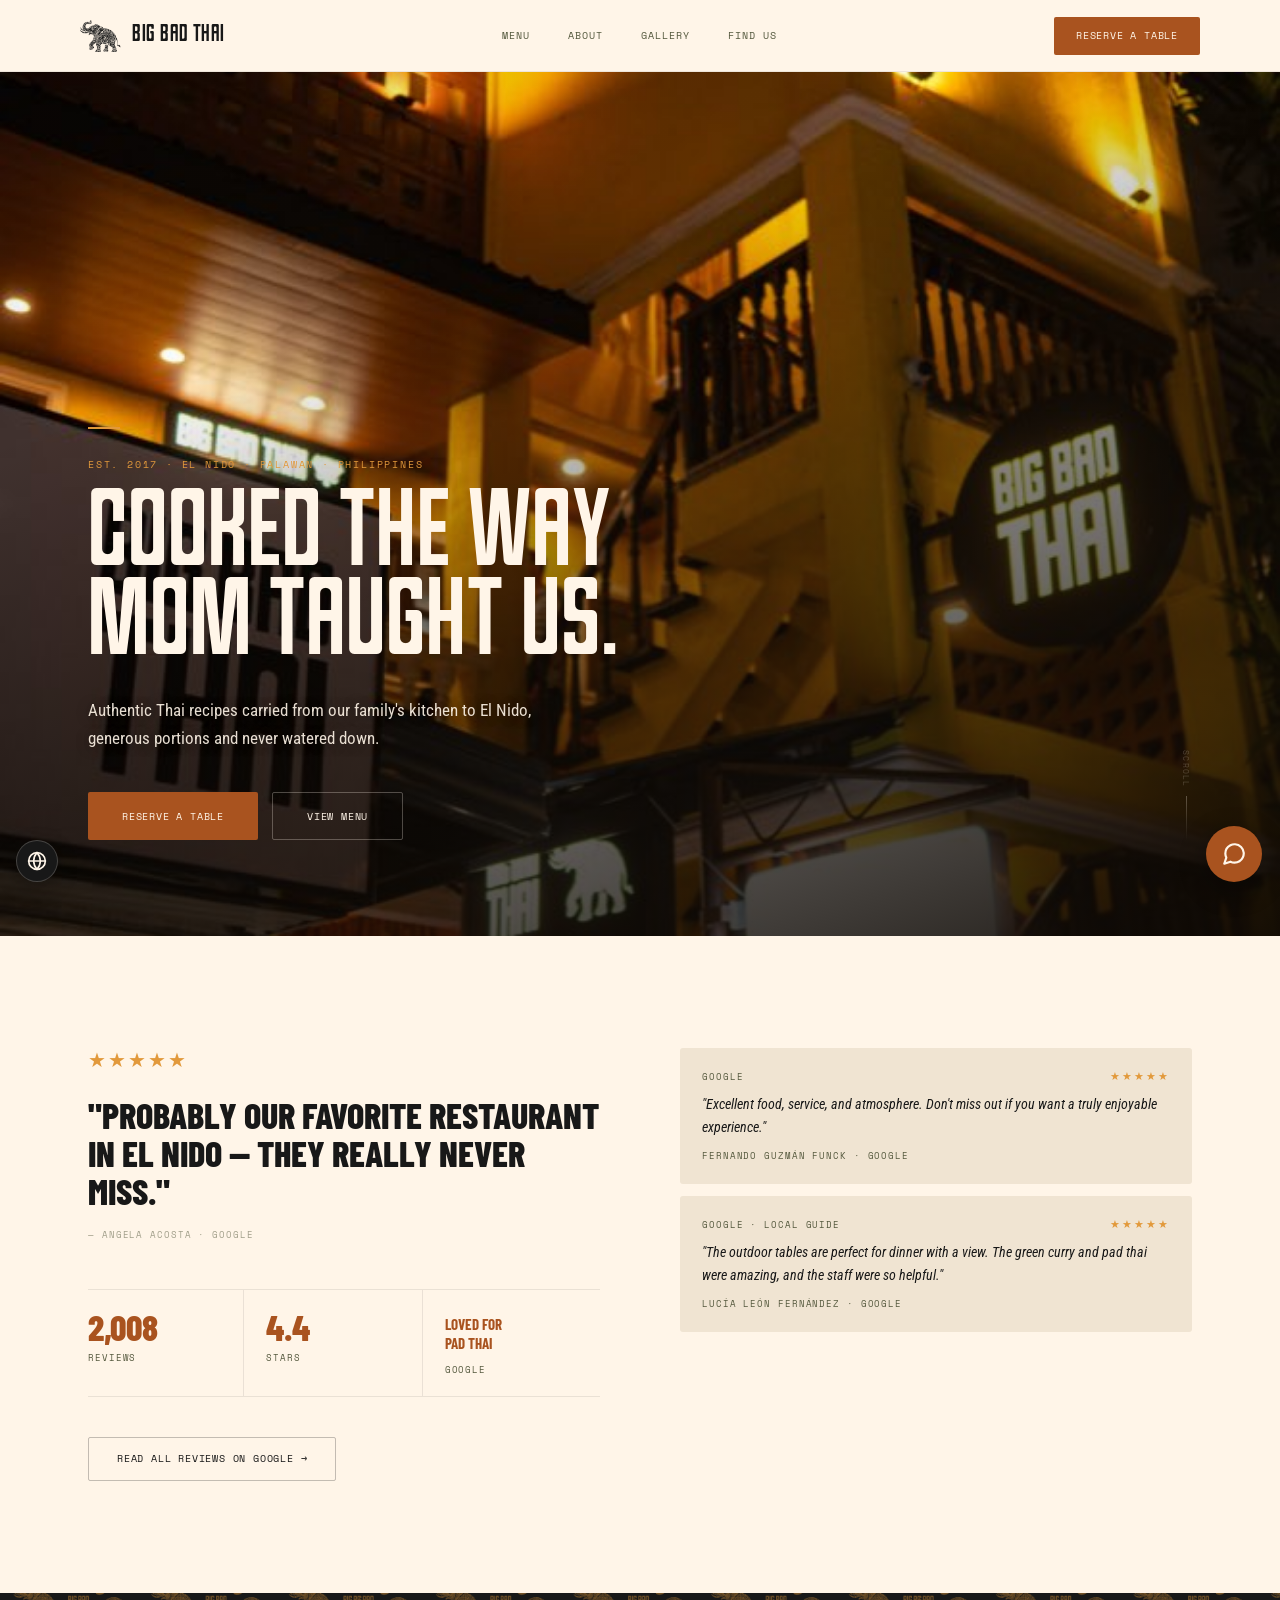
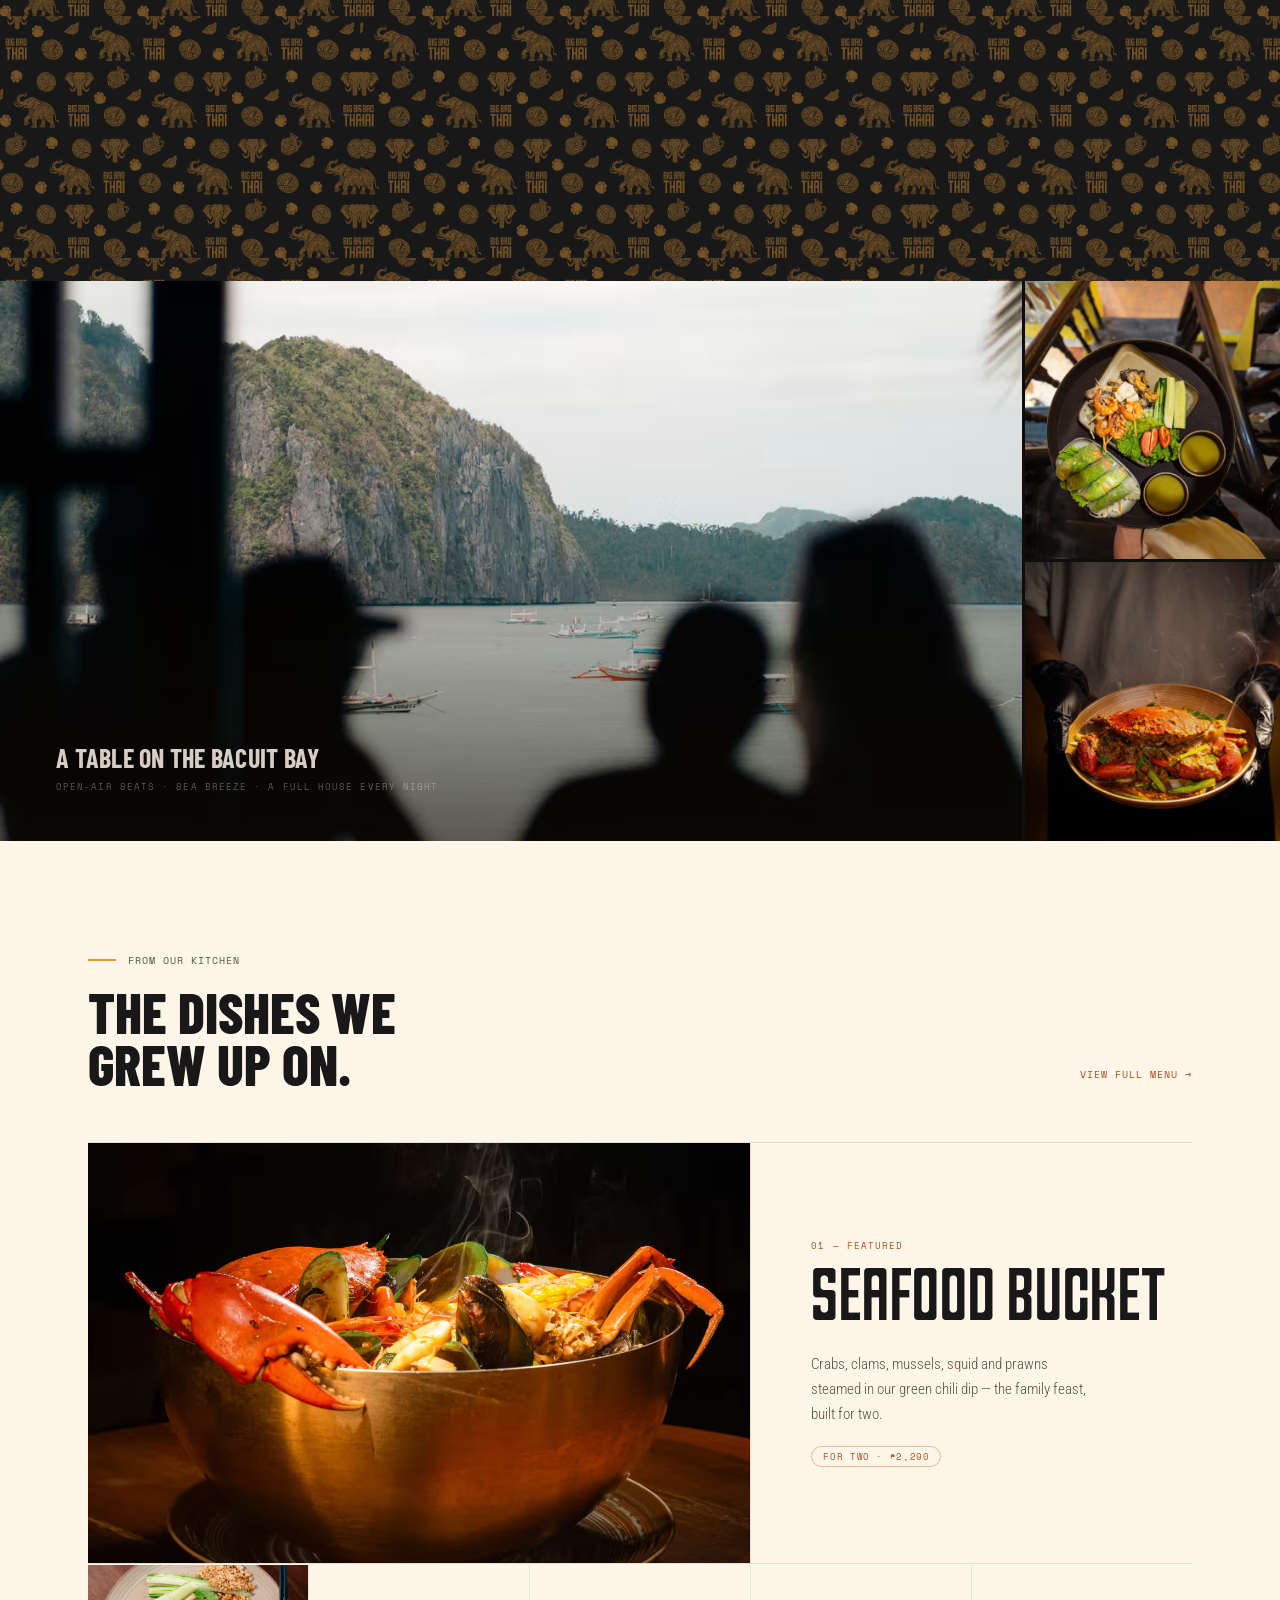
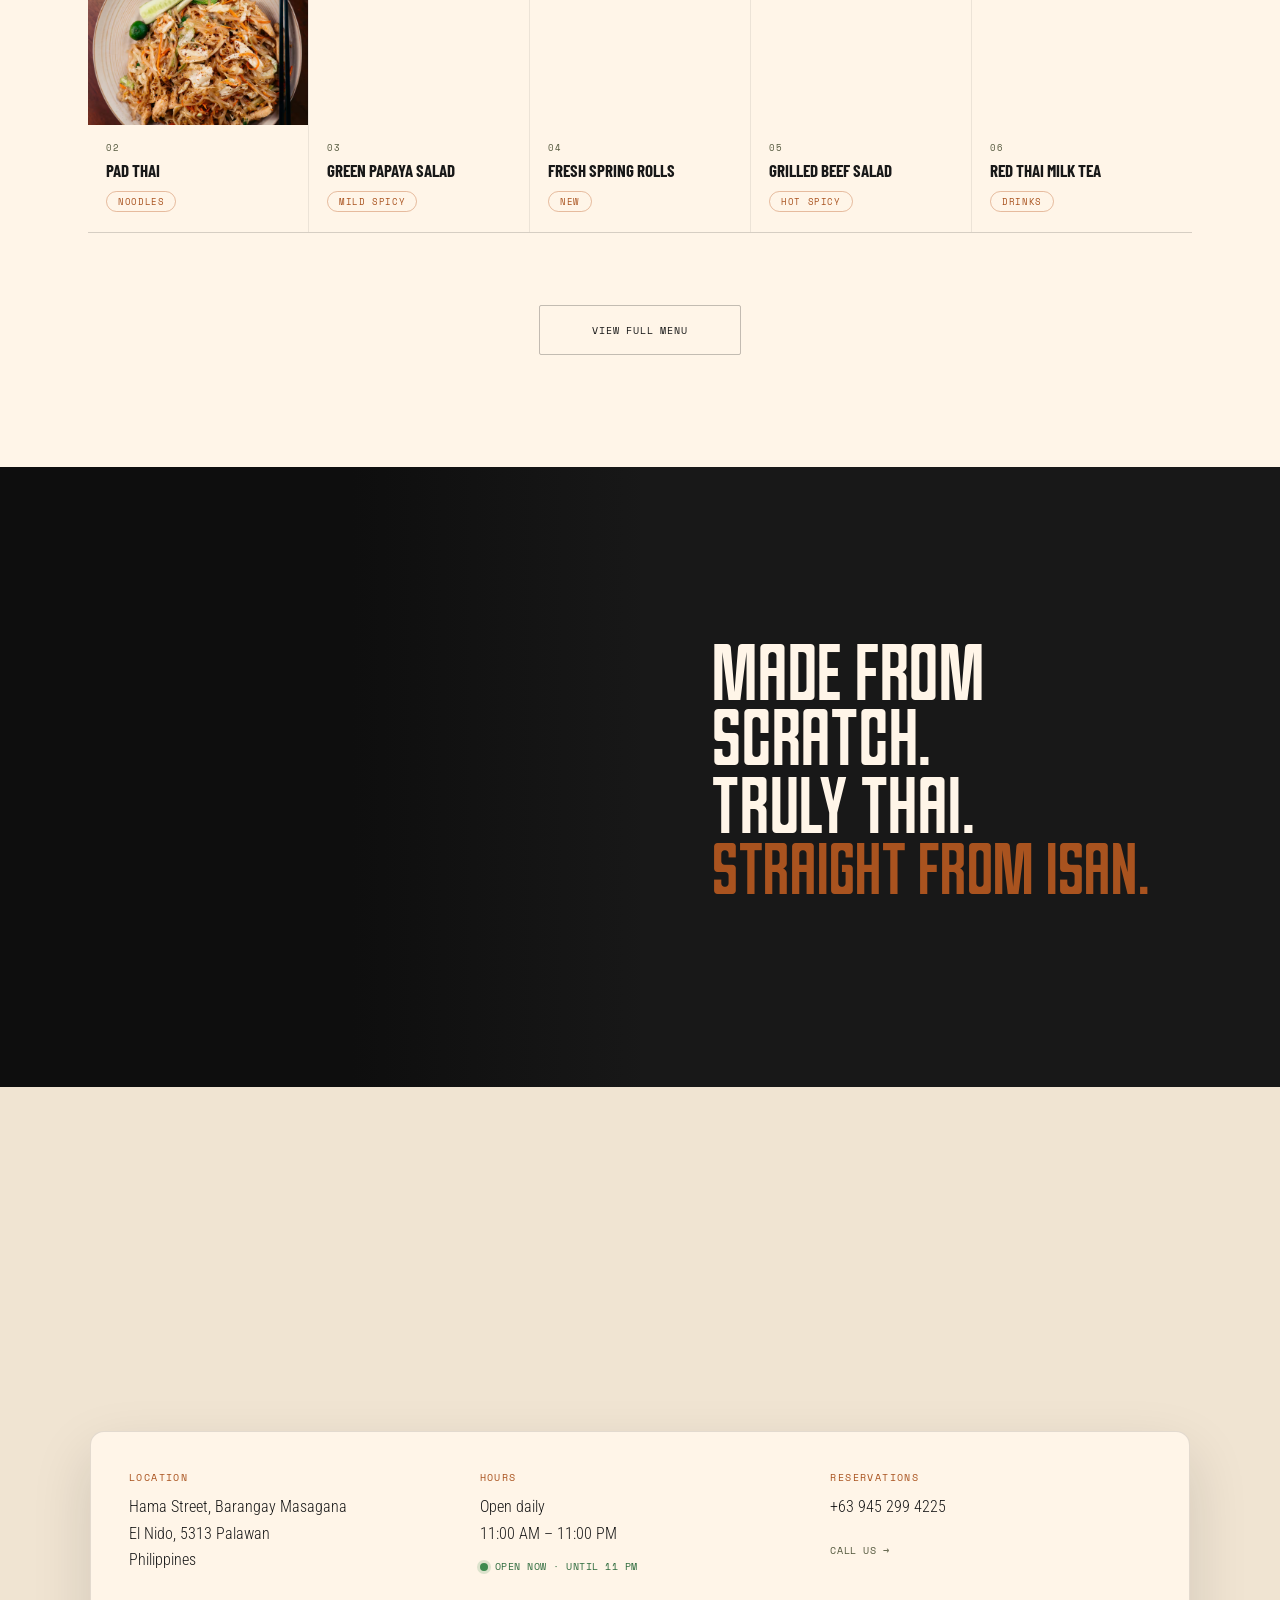
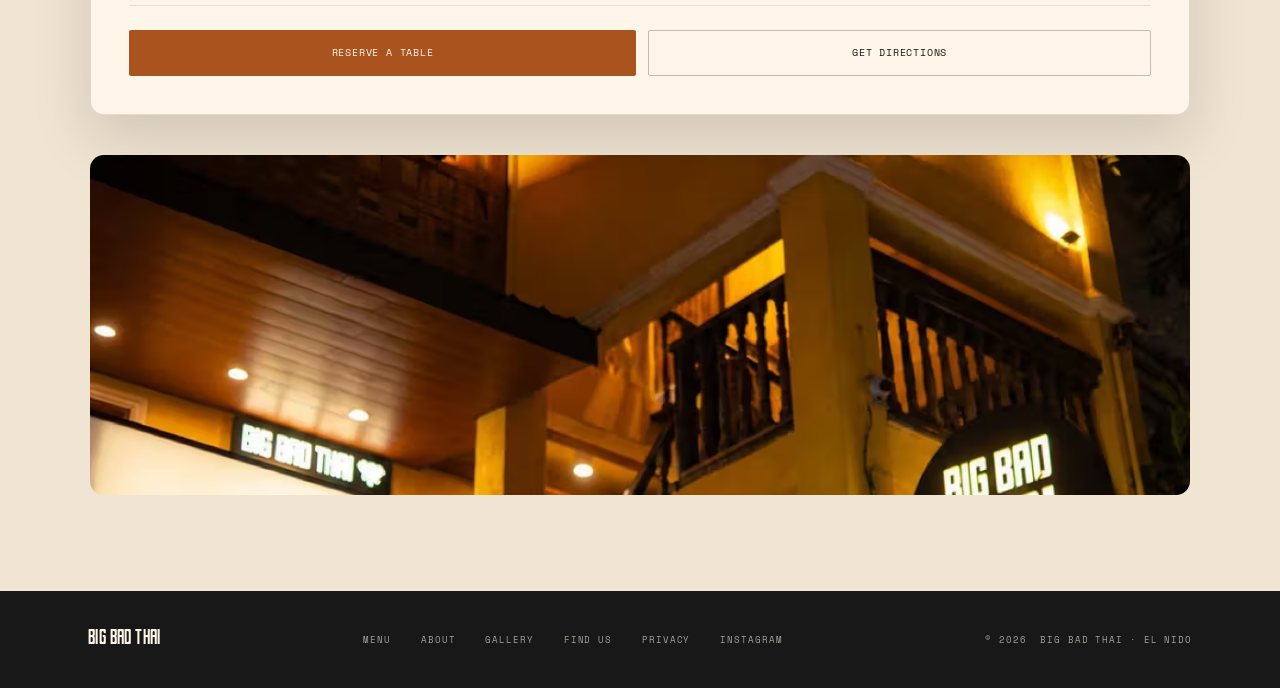
==== index.html @ 2ea4e036 "Revise the Isan three-liner + remove the homepage Find Us eyebrow/dead space Copy: the third line pu" ====
<!DOCTYPE html>
<html lang="en">
<head>
<meta charset="UTF-8">
<meta name="viewport" content="width=device-width, initial-scale=1.0">
<title>Big Bad Thai — Authentic Thai Restaurant in El Nido, Palawan</title>
<meta name="description" content="Bold, authentic Thai food from our family's kitchen — in the heart of El Nido, Palawan. Open daily 11am–11pm. Reserve a table.">
<meta name="theme-color" content="#181818">
<meta property="og:title" content="Big Bad Thai — Authentic Thai in El Nido">
<meta property="og:description" content="Cooked the way Mom taught us. Bold, authentic Thai on the El Nido bay.">
<meta property="og:type" content="website">
<meta property="og:site_name" content="Big Bad Thai">
<meta property="og:url" content="https://www.bigbadthai.com/">
<meta property="og:image" content="https://www.bigbadthai.com/storefront-night.jpg">
<meta name="twitter:card" content="summary_large_image">
<meta name="twitter:title" content="Big Bad Thai — Authentic Thai in El Nido">
<meta name="twitter:description" content="Cooked the way Mom taught us. Bold, authentic Thai on the El Nido bay.">
<meta name="twitter:image" content="https://www.bigbadthai.com/storefront-night.jpg">
<link rel="canonical" href="https://www.bigbadthai.com/">
<link rel="icon" type="image/png" href="favicon.png">
<script type="application/ld+json">{"@context":"https://schema.org","@graph":[{"@type":"Restaurant","@id":"https://www.bigbadthai.com/#restaurant","name":"Big Bad Thai","url":"https://www.bigbadthai.com/","logo":"https://www.bigbadthai.com/icon-512.png","image":"https://www.bigbadthai.com/storefront-night.jpg","telephone":"+639452994225","email":"info.elnido@bigbadthai.com","priceRange":"₱₱","currenciesAccepted":"PHP","servesCuisine":["Thai","Isan Thai"],"acceptsReservations":true,"hasMenu":"https://www.bigbadthai.com/menu.html","address":{"@type":"PostalAddress","streetAddress":"Hama Street, Barangay Masagana","addressLocality":"El Nido","addressRegion":"Palawan","postalCode":"5313","addressCountry":"PH"},"geo":{"@type":"GeoCoordinates","latitude":11.1814103,"longitude":119.3910218},"hasMap":"https://www.google.com/maps/place/?q=place_id:ChIJj-thjxVVtjMRdmsUeV7mG_E","openingHoursSpecification":[{"@type":"OpeningHoursSpecification","dayOfWeek":["Monday","Tuesday","Wednesday","Thursday","Friday","Saturday","Sunday"],"opens":"11:00","closes":"23:00"}],"sameAs":["https://www.facebook.com/bigbadthai","https://www.instagram.com/bigbadthairestaurant","https://www.google.com/maps/place/?q=place_id:ChIJj-thjxVVtjMRdmsUeV7mG_E"],"potentialAction":{"@type":"ReserveAction","target":{"@type":"EntryPoint","urlTemplate":"https://m.me/bigbadthai"}}},{"@type":"WebSite","@id":"https://www.bigbadthai.com/#website","url":"https://www.bigbadthai.com/","name":"Big Bad Thai","publisher":{"@id":"https://www.bigbadthai.com/#restaurant"}},{"@type":"WebPage","@id":"https://www.bigbadthai.com/#webpage","url":"https://www.bigbadthai.com/","name":"Big Bad Thai — Authentic Thai Restaurant in El Nido, Palawan","isPartOf":{"@id":"https://www.bigbadthai.com/#website"},"about":{"@id":"https://www.bigbadthai.com/#restaurant"}}]}</script>

<link rel="preconnect" href="https://fonts.googleapis.com">
<link rel="preconnect" href="https://fonts.gstatic.com" crossorigin>
<link rel="preload" as="style" href="https://fonts.googleapis.com/css2?family=Barlow+Condensed:wght@700;800;900&family=Roboto+Condensed:wght@300;400&family=Space+Mono&family=Kanit:wght@700&display=swap"><link href="https://fonts.googleapis.com/css2?family=Barlow+Condensed:wght@700;800;900&family=Roboto+Condensed:wght@300;400&family=Space+Mono&family=Kanit:wght@700&display=swap" rel="stylesheet" media="print" onload="this.media=&#39;all&#39;"><noscript><link href="https://fonts.googleapis.com/css2?family=Barlow+Condensed:wght@700;800;900&family=Roboto+Condensed:wght@300;400&family=Space+Mono&family=Kanit:wght@700&display=swap" rel="stylesheet"></noscript>
<!-- Shared tokens/reset/type/buttons — the SAME file the subpages get, so the two
     can no longer drift. _build_site.sh replaces this <link> with the file's
     contents inlined, keeping index.html free of external CSS requests.
     The <link> is here so this mockup still renders correctly opened on its own. -->
<style id="base">
:root{
  --clay:#A9531F; --gold:#E2993B; --night:#181818; --cream:#FFF5E8;
  --bamboo:#54583D; --tam:#412A19; --cream2:#F0E4D2; --cream3:#E8DDD0;
}
*,*::before,*::after{box-sizing:border-box;margin:0;padding:0;}
body{background:var(--cream);font-family:'Roboto Condensed',sans-serif;-webkit-font-smoothing:antialiased;color:var(--night);}
.bf{font-family:'Brandford','Barlow Condensed',sans-serif;font-weight:normal;text-transform:uppercase;line-height:.84;letter-spacing:.01em;}
.bc{font-family:'Barlow Condensed',sans-serif;font-weight:800;text-transform:uppercase;line-height:.93;}
.bs{font-family:'Barlow Condensed',sans-serif;font-weight:700;text-transform:uppercase;line-height:1.02;}
.rb{font-family:'Roboto Condensed',sans-serif;font-weight:400;line-height:1.65;}
.rl{font-family:'Roboto Condensed',sans-serif;font-weight:300;line-height:1.65;}
.mo{font-family:'Space Mono',monospace;letter-spacing:.1em;text-transform:uppercase;}
.btn{display:inline-flex;align-items:center;justify-content:center;font-family:'Space Mono',monospace;letter-spacing:.08em;
  text-transform:uppercase;border-radius:2px;cursor:pointer;white-space:nowrap;height:46px;padding:0 30px;font-size:10px;
  transition:opacity .15s,background .15s,transform .15s;}
.btn:hover{opacity:.85;transform:translateY(-1px);}
.btn-clay{background:var(--clay);color:var(--cream);border:none;}
.btn-ghost{background:transparent;color:var(--cream);border:1.5px solid rgba(255,245,232,.28);}
.btn-line{background:transparent;color:var(--night);border:1.5px solid rgba(24,24,24,.26);}
.tag{display:inline-block;font-family:'Space Mono',monospace;font-size:9px;letter-spacing:.07em;text-transform:uppercase;
  padding:3px 11px;border:1px solid rgba(189,94,38,.38);color:var(--clay);border-radius:20px;}
.accent{width:28px;height:2px;background:var(--gold);flex-shrink:0;}
.eyebrow{display:flex;align-items:center;gap:12px;}
</style>
<style>

@font-face {
  font-family: 'Brandford';
  src: url('[data-uri]') format('opentype');
  font-weight: normal;
  font-style: normal;
  font-display: swap;
}

/* ══ TOKENS · RESET · TYPE · BUTTONS ═════════════════════
   All in public/assets/_base.css now — the single source shared with the
   subpages, <link>ed above so this file still opens standalone in a browser.
   The build inlines it here, so index.html still fetches no external CSS.
   Add nothing token-, reset-, type- or button-shaped below; put it there. */

/* ══ IMAGE UTILITIES ═════════════════════════════════════ */
.cover {
  position:absolute; inset:0;
  width:100%; height:100%;
  object-fit:cover;
  display:block;
}
.frame { position:relative; overflow:hidden; }

/* ══ PLACEHOLDER (fallback) ══════════════════════════════ */
.ph {
  display:flex; align-items:center; justify-content:center;
  flex-direction:column; gap:9px; background:var(--cream3);
}
.ph-dk { background:#181818; }
.ph-label {
  font-family:'Space Mono',monospace; font-size:9px;
  letter-spacing:.09em; text-transform:uppercase;
  text-align:center; padding:0 20px; line-height:1.85;
  color:#A89880;
}
.ph-dk .ph-label { color:#303030; }

/* ══ VIDEO PLACEHOLDER ═══════════════════════════════════ */
.video-ph {
  position:relative; overflow:hidden; background:#0E0E0E;
  display:flex; align-items:center; justify-content:center; flex-direction:column; gap:16px;
}
.video-ph-icon {
  width:56px; height:56px; border-radius:50%;
  border:1.5px solid rgba(255,245,232,.2);
  display:flex; align-items:center; justify-content:center;
}
.video-ph-label {
  font-family:'Space Mono',monospace; font-size:9px;
  letter-spacing:.1em; text-transform:uppercase;
  text-align:center; color:rgba(255,245,232,.22); line-height:1.85;
}
.video-ph-code {
  font-family:'Space Mono',monospace; font-size:8px;
  color:rgba(255,245,232,.1); letter-spacing:.06em;
  border:1px solid rgba(255,245,232,.07); padding:6px 14px; border-radius:3px;
}

/* ══ BUTTONS · homepage-only ═════════════════════════════ */
/* .btn, .btn:hover, .btn-clay, .btn-ghost, .btn-line are in _base.css */
.d-nav-links a:hover { color:var(--clay) !important; }
.btn-fw    { display:flex; width:100%; }

/* ══ SHARED ══════════════════════════════════════════════ */
/* .accent, .eyebrow, .tag are in _base.css */
.stars   { color:var(--gold); letter-spacing:2px; }
.scale-row { display:flex; border-top:1px solid rgba(24,24,24,.09); border-bottom:1px solid rgba(24,24,24,.09); }
.scale-cell { flex:1; padding:20px 0; border-right:1px solid rgba(24,24,24,.09); }
.scale-cell:last-child { border-right:none; }
.review-tile { background:var(--cream2); border-radius:3px; padding:22px; display:flex; flex-direction:column; gap:10px; }

/* ══ SITE ════════════════════════════════════════════════ */
.site { background:var(--cream); }

/* ══ D: NAV ══════════════════════════════════════════════ */
.d-nav {
  background:var(--cream); border-bottom:1px solid rgba(24,24,24,.07);
  display:flex; align-items:center; justify-content:space-between;
  padding:0 80px; height:72px; position:sticky; top:0; z-index:100;
}
.d-nav-links { display:flex; gap:38px; align-items:center; }

/* ══ D: HERO ═════════════════════════════════════════════ */
.d-hero {
  height:96vh; min-height:640px;
  background:var(--night); position:relative; overflow:hidden;
  display:flex; flex-direction:column; justify-content:flex-end;
}
.d-hero-overlay {
  position:absolute; inset:0; z-index:1;
  background:linear-gradient(
    160deg,
    rgba(15,10,5,.12) 0%,
    rgba(15,10,5,.0)  28%,
    rgba(15,10,5,.52) 58%,
    rgba(15,10,5,.94) 100%
  );
}
.d-hero-content { position:relative; z-index:2; padding:0 88px 96px; max-width:860px; }
.d-hero-rule    { width:32px; height:2px; background:var(--gold); margin-bottom:28px; }
.d-hero-scroll  {
  position:absolute; right:88px; bottom:96px; z-index:2;
  display:flex; flex-direction:column; align-items:center; gap:8px;
}

/* ══ D: PROOF ════════════════════════════════════════════ */
.d-proof {
  background:var(--cream); padding:112px 88px;
  display:grid; grid-template-columns:1fr 1fr; gap:80px; align-items:start;
}

/* ══ D: STATEMENT ════════════════════════════════════════ */
/* Brand moment — the full ornamental pattern (elephants, wordmark, medallions, teapots,
   paws) as a CSS mask so it takes any brand tone; here gold at 45% for a rich-but-calm
   textile band. A dark-mode variant is a one-line colour change. cover, not tiled, so the
   motifs stay legible and there are no seams. */
.d-stmt { background:var(--night); height:clamp(240px,32vh,360px); position:relative; overflow:hidden; }
/* Tiled, NOT cover — a fixed 560px tile stays crisp (downscaled from a 1400px source) and
   keeps motifs a consistent, legible size on EVERY screen. pattern.webp is the whole
   multi-motif sheet, so a smaller tile crushes all the motifs into cramped, faint noise —
   560px is right on mobile too. Do NOT re-add a smaller phone override. */
.brand-pattern { position:absolute; inset:0; background:rgba(226,153,59,.45);
  -webkit-mask:url('assets/brand/pattern.webp?v=df4f377d'); mask:url('assets/brand/pattern.webp?v=df4f377d');
  -webkit-mask-repeat:repeat; mask-repeat:repeat;
  -webkit-mask-size:560px auto; mask-size:560px auto;
  -webkit-mask-position:center; mask-position:center; }

/* ══ D: ATMOSPHERE ════════════════════════════════════════ */
.d-atmo { display:grid; grid-template-columns:1.6fr 0.4fr; height:560px; gap:3px; background:#0E0E0E; }
.d-atmo-side { display:grid; grid-template-rows:1fr 1fr; gap:3px; }

/* ══ D: DISHES ════════════════════════════════════════════ */
.d-dishes { background:var(--cream); padding:112px 88px; }
.d-dish-header { display:flex; align-items:flex-end; justify-content:space-between; padding-bottom:52px; border-bottom:1px solid rgba(24,24,24,.1); }
.d-dish-featured { display:grid; grid-template-columns:3fr 2fr; border-bottom:1px solid rgba(24,24,24,.1); }
.d-dish-feat-body { padding:52px 0 52px 60px; display:flex; flex-direction:column; justify-content:center; gap:20px; border-left:1px solid rgba(24,24,24,.1); }
.d-dish-strip { display:grid; grid-template-columns:repeat(5,1fr); gap:1px; background:rgba(24,24,24,.08); margin-top:1px; border-bottom:1px solid rgba(24,24,24,.1); }
.d-dish-strip-card { background:var(--cream); }

/* ══ D: ISAN ═════════════════════════════════════════════ */
.d-isan { display:grid; grid-template-columns:1fr 1fr; min-height:620px; }
.d-isan-r { background:var(--night); padding:96px 72px; display:flex; flex-direction:column; justify-content:center; }

/* ══ D + M: VISIT ═════════════════════════════════════════
   Same design language as visit.html (the Find Us page): full-bleed map, dark
   card lifted over it, gold labels. These mirror .vmap / .vcard there.

   They are duplicated rather than shared because the homepage is a standalone
   built page and deliberately does not load site.css — it inlines everything to
   keep the LCP request count down. If you restyle one, restyle the other. */
.d-visit { background:var(--cream2); padding:0 0 96px; }

.hv-map { position:relative; background:var(--cream2); line-height:0; }
.hv-map iframe { width:100%; height:clamp(260px,42vh,420px); border:0; display:block; }

.hv-card { padding:0 88px; }
/* Cream palette. --gold is only 2.20:1 on cream so labels are clay (4.94:1); the card is
   --cream lifted off a --cream2 section, with a border carrying the edge since the two
   surfaces are only 1.16:1 apart. A dark variant of this block is the natural dark mode. */
.hv-card .inner { background:var(--cream); border:1px solid rgba(24,24,24,.12); border-radius:14px; padding:38px;
  display:grid; gap:30px; grid-template-columns:1fr 1fr 1fr; max-width:1100px; margin:-34px auto 0;
  position:relative; z-index:3; box-shadow:0 24px 60px rgba(24,24,24,.14); }
.hv-card .k { font-family:'Space Mono',monospace; font-size:10px; letter-spacing:.14em; text-transform:uppercase;
  color:var(--clay); margin-bottom:9px; }
.hv-card p { font-family:'Roboto Condensed',sans-serif; font-weight:300; font-size:16px; line-height:1.65;
  color:var(--night); margin:0; }
.hv-card .sub { font-family:'Space Mono',monospace; font-size:10px; letter-spacing:.06em; text-transform:uppercase;
  color:var(--bamboo); margin-top:8px; display:inline-block; text-decoration:none; min-height:44px; line-height:44px; }
.hv-card .sub:hover { color:var(--clay); }
.hv-card .acts { grid-column:1/-1; display:flex; gap:12px; flex-wrap:wrap; padding-top:24px;
  border-top:1px solid rgba(24,24,24,.1); }
.hv-card .acts .btn { flex:1 1 auto; min-width:170px; justify-content:center; }

.hv-photo { padding:40px 88px 0; }
.hv-photo .frame { max-width:1100px; margin:0 auto; height:340px; border-radius:14px; }

/* M: the same section, stacked */
.m-visit { background:var(--cream2); padding:0 0 40px; }
.m-visit .hv-card { padding:0 16px; }
.m-visit .hv-card .inner { grid-template-columns:1fr; padding:24px; gap:22px; }
.m-visit .hv-photo { padding:32px 24px 0; }
.m-visit .hv-photo .frame { height:200px; }
.m-visit .hv-map iframe { height:260px; }

/* ══ D: FOOTER ════════════════════════════════════════════ */
.d-footer { background:var(--night); padding:40px 88px; display:flex; align-items:center; justify-content:space-between; }

/* ══ M: NAV ══════════════════════════════════════════════ */
.m-nav { background:var(--cream); border-bottom:1px solid rgba(24,24,24,.07); display:flex; align-items:center; justify-content:space-between; padding:0 22px; height:56px; position:sticky; top:0; z-index:300; }
.ham { cursor:pointer; padding:4px; }
.m-menu { position:fixed; top:56px; left:0; right:0; background:var(--cream); display:flex; flex-direction:column; max-height:0; overflow:hidden; transition:max-height .28s ease; z-index:290; box-shadow:0 14px 26px rgba(0,0,0,.14); }
.m-menu.open { max-height:380px; border-bottom:1px solid rgba(24,24,24,.1); }
.m-menu a { padding:16px 24px; font-family:'Space Mono',monospace; font-size:12px; letter-spacing:.08em; text-transform:uppercase; color:var(--bamboo); text-decoration:none; border-top:1px solid rgba(24,24,24,.06); }
.m-menu a:first-child { border-top:none; }
.m-menu a.reserve { background:var(--clay); color:var(--cream); text-align:center; }
.ham { display:flex; flex-direction:column; gap:4.5px; background:none; border:none; position:relative; }
/* invisible 44x44 tap target — the icon itself is only ~28x22 (WCAG 2.2 SC 2.5.8
   wants >=24x24). Does not affect layout or appearance. */
.ham::after { content:""; position:absolute; top:50%; left:50%; transform:translate(-50%,-50%); width:44px; height:44px; }
.ham span { display:block; width:20px; height:1.5px; background:var(--night); border-radius:1px; }

</style>
<style id="deploy-overrides">
/* responsive: desktop layout on wide screens, mobile layout on narrow */
picture{display:contents;}
#view-d{display:block!important;}
#view-m{display:none!important;}
@media(max-width:860px){
  #view-d{display:none!important;}
  #view-m{display:block!important;}
  #view-m .site{max-width:520px;margin:0 auto;}
}
</style>
<link rel="preload" as="image" href="TKC01055.jpg" fetchpriority="high"></head>
<body>

<div id="view-d" class="view active">
  <div class="site">

    <!-- NAV -->
    <nav class="d-nav">
      <span style="display:inline-flex;align-items:center;gap:11px"><img loading="lazy" decoding="async" src="assets/elephant.png" alt="" style="height:32px;width:auto"><span class="bf" style="font-size:23px;color:var(--night);letter-spacing:.02em">BIG BAD THAI</span></span>
      <div class="d-nav-links">
        <a class="mo" style="font-size:10px;color:var(--bamboo);text-decoration:none" href="menu.html">Menu</a>
        <a class="mo" style="font-size:10px;color:var(--bamboo);text-decoration:none" href="about.html">About</a>
        <a class="mo" style="font-size:10px;color:var(--bamboo);text-decoration:none" href="gallery.html">Gallery</a>
        <a class="mo" style="font-size:10px;color:var(--bamboo);text-decoration:none" href="visit.html">Find Us</a>
      </div>
      <a class="btn btn-clay" data-cta="reserve" style="height:38px;padding:0 22px;font-size:10px;text-decoration:none;cursor:pointer" href="https://m.me/bigbadthai" target="_blank" rel="noopener">Reserve a Table</a>
    </nav>

    <main id="main-d">
    <!-- ── 1. HERO — hero-video.mp4 (BBT RESTAURANT reel), autoplay/muted/loop ─── -->
    <section class="d-hero">
      <video class="cover" autoplay muted loop playsinline poster="TKC01055.jpg"
             style="object-position:50% 58%">
        <source src="hero-video.mp4?v=1783519000" type="video/mp4">
      </video>
      <div class="d-hero-overlay"></div>
      <div class="d-hero-content">
        <div class="d-hero-rule"></div>
        <div class="mo" style="font-size:10px;color:var(--gold);margin-bottom:22px;letter-spacing:.18em">Est. 2017 · El Nido · Palawan · Philippines</div>
        <h1 class="bf" style="font-size:106px;color:var(--cream);line-height:.84;max-width:800px" data-c-html="home.hero_title_html">Cooked the way<br><span class="mae">Mom</span> taught us.</h1>
        <p class="rl" style="font-size:17px;color:rgba(255,245,232,.9);font-weight:400;margin-top:24px;max-width:480px;text-shadow:0 1px 14px rgba(0,0,0,.45)">Authentic Thai recipes carried from our family's kitchen to El Nido, generous portions and never watered down.</p>
        <div style="display:flex;gap:14px;margin-top:40px">
          <a class="btn btn-clay" data-cta="reserve" style="height:48px;padding:0 34px;font-size:10px;text-decoration:none;cursor:pointer" href="https://m.me/bigbadthai" target="_blank" rel="noopener">Reserve a Table</a>
          <a class="btn btn-ghost" data-cta="menu" style="height:48px;padding:0 34px;font-size:10px;text-decoration:none;cursor:pointer" href="menu.html">View Menu</a>
        </div>
      </div>
      <div class="d-hero-scroll">
        <span class="mo" style="font-size:8px;color:rgba(255,245,232,.22);letter-spacing:.16em;writing-mode:vertical-rl">Scroll</span>
        <div style="width:1px;height:44px;background:linear-gradient(to bottom,rgba(255,245,232,.28),transparent)"></div>
      </div>
    </section>

    <!-- ── 2. SOCIAL PROOF ──────────────────────────────── -->
    <section class="d-proof">
      <div>
        <div class="stars" style="font-size:20px;margin-bottom:24px">★★★★★</div>
        <div class="bc" style="font-size:36px;color:var(--night);line-height:1.06">"Probably our favorite restaurant<br>in El Nido — they really never miss."</div>
        <div class="mo" style="font-size:9px;color:var(--bamboo);opacity:.55;margin-top:18px">— Angela Acosta · Google</div>
        <div class="scale-row" style="margin-top:48px">
          <div class="scale-cell" style="padding-left:0">
            <div class="bc" data-rev-total style="font-size:36px;color:var(--clay)">2,008</div>
            <div class="mo" style="font-size:9px;color:var(--bamboo);margin-top:7px">Reviews</div>
          </div>
          <div class="scale-cell" style="padding-left:22px">
            <div class="bc" data-rev-rating style="font-size:36px;color:var(--clay)">4.4</div>
            <div class="mo" style="font-size:9px;color:var(--bamboo);margin-top:7px">Stars</div>
          </div>
          <div class="scale-cell" style="padding-left:22px">
            <div class="bs" style="font-size:15px;color:var(--clay);line-height:1.25;margin-top:5px">Loved for<br>Pad Thai</div>
            <div class="mo" style="font-size:9px;color:var(--bamboo);margin-top:10px">Google</div>
          </div>
        </div>
        <a data-rev-link href="https://share.google/jTkxRK6gXJpO9uube" target="_blank" rel="noopener" class="btn btn-line" style="height:44px;padding:0 28px;font-size:10px;margin-top:40px;text-decoration:none">Read all reviews on Google &rarr;</a>
      </div>
      <div data-rev-tiles="3" data-rev-variant="d" style="display:flex;flex-direction:column;gap:12px">
        <div class="review-tile">
          <div style="display:flex;align-items:center;justify-content:space-between">
            <div class="mo" style="font-size:9px;color:var(--bamboo)">Google</div>
            <div class="stars" style="font-size:11px">★★★★★</div>
          </div>
          <div class="rb" style="font-size:14px;font-style:italic;color:var(--night);line-height:1.65">"Excellent food, service, and atmosphere. Don't miss out if you want a truly enjoyable experience."</div>
          <div class="mo" style="font-size:9px;color:rgba(84,88,61,.42)">Fernando Guzmán Funck · Google</div>
        </div>
        <div class="review-tile">
          <div style="display:flex;align-items:center;justify-content:space-between">
            <div class="mo" style="font-size:9px;color:var(--bamboo)">Google · Local Guide</div>
            <div class="stars" style="font-size:11px">★★★★★</div>
          </div>
          <div class="rb" style="font-size:14px;font-style:italic;color:var(--night);line-height:1.65">"The outdoor tables are perfect for dinner with a view. The green curry and pad thai were amazing, and the staff were so helpful."</div>
          <div class="mo" style="font-size:9px;color:rgba(84,88,61,.42)">Lucía León Fernández · Google</div>
        </div>
      </div>
    </section>

    <!-- ── 3. BRAND STATEMENT ────────────────────────────── -->
    <section class="d-stmt">
      <div class="brand-pattern" aria-hidden="true"></div>
    </section>

    <!-- ── 4. ATMOSPHERE ─────────────────────────────────── -->
    <!-- TKC00532: El Nido view (primary large)
         TKC01170: staff tray from above (secondary top-right)
         TKC03406: crab dish held (tertiary bottom-right)          -->
    <section class="d-atmo">
      <div class="frame">
        <picture><source type="image/avif" srcset="TKC00532.avif"><img loading="lazy" decoding="async" class="cover" src="TKC00532.jpg" alt="El Nido bay view from Big Bad Thai"
             style="object-position:50% 48%"></picture>
        <div style="position:absolute;inset:0;background:linear-gradient(to top,rgba(15,10,5,.62) 0%,rgba(15,10,5,.08) 52%,transparent 100%)"></div>
        <div style="position:absolute;bottom:48px;left:56px">
          <div class="bs" style="font-size:26px;color:rgba(255,245,232,.84);letter-spacing:.01em">A table on the Bacuit Bay</div>
          <div class="mo" style="font-size:9px;color:rgba(255,245,232,.34);margin-top:8px;letter-spacing:.12em">Open-air seats · sea breeze · a full house every night</div>
        </div>
      </div>
      <div class="d-atmo-side">
        <div class="frame">
          <picture><source type="image/avif" srcset="TKC01170.avif"><img loading="lazy" decoding="async" class="cover" src="TKC01170.jpg" alt="Big Bad Thai service"
               style="object-position:50% 12%"></picture>
        </div>
        <div class="frame">
          <picture><source type="image/avif" srcset="TKC03406.avif"><img loading="lazy" decoding="async" class="cover" src="TKC03406.jpg" alt="Signature crab dish"
               style="object-position:50% 62%"></picture>
          <div style="position:absolute;inset:0;background:rgba(10,5,0,.08)"></div>
        </div>
      </div>
    </section>

    <!-- ── 5. SIGNATURE DISHES ───────────────────────────── -->
    <section class="d-dishes">

      <div class="d-dish-header">
        <div>
          <div class="eyebrow" style="margin-bottom:18px">
            <div class="accent"></div>
            <div class="mo" style="font-size:10px;color:var(--bamboo)">From Our Kitchen</div>
          </div>
          <div class="bc" style="font-size:56px;color:var(--night)">The dishes we<br>grew up on.</div>
        </div>
        <a class="mo" style="font-size:10px;color:var(--clay);padding-bottom:8px;text-decoration:none" href="menu.html">View full menu &rarr;</a>
      </div>

      <!-- Featured — TKC03572: smoking seafood bowl -->
      <div class="d-dish-featured">
        <div class="frame" style="height:420px">
          <picture><source type="image/avif" srcset="TKC03572.avif"><img loading="lazy" decoding="async" class="cover" src="TKC03572.jpg" alt="Featured dish — signature seafood bowl"
               style="object-position:50% 68%"></picture>
          <div style="position:absolute;inset:0;background:linear-gradient(to top,rgba(15,10,5,.18) 0%,transparent 35%)"></div>
        </div>
        <div class="d-dish-feat-body">
          <div class="mo" style="font-size:9px;color:var(--clay);letter-spacing:.12em">01 &mdash; Featured</div>
          <div class="bf" style="font-size:72px;color:var(--night);line-height:.84" data-c="home.featured.0.name">Seafood Bucket</div>
          <div class="rl" style="font-size:15px;color:var(--bamboo);line-height:1.65;max-width:288px">Crabs, clams, mussels, squid and prawns steamed in our green chili dip — the family feast, built for two.</div>
          <div class="tag" style="align-self:flex-start" data-c="home.featured.0.tag">For two · ₱2,290</div>
        </div>
      </div>

      <!-- Supporting 5 — TKC00632 / 00888 / 00764 / 01055 / 02008 -->
      <div class="d-dish-strip">

        <div class="d-dish-strip-card">
          <div class="frame" style="height:160px">
            <picture><source type="image/avif" srcset="TKC00632.avif"><img loading="lazy" decoding="async" class="cover" src="TKC00632.jpg" alt="Pad Thai"
                 style="object-position:50% 55%"></picture>
          </div>
          <div style="padding:16px 18px 20px">
            <div class="mo" style="font-size:9px;color:rgba(84,88,61,.38);margin-bottom:8px">02</div>
            <div class="bs" style="font-size:17px;color:var(--night)" data-c="home.featured.1.name">Pad Thai</div>
            <div class="tag" style="margin-top:12px" data-c="home.featured.1.tag">Noodles</div>
          </div>
        </div>

        <div class="d-dish-strip-card">
          <div class="frame" style="height:160px">
            <picture><source type="image/avif" srcset="TKC00888.avif"><img loading="lazy" decoding="async" class="cover" src="TKC00888.jpg" alt="Som Tum"
                 style="object-position:50% 50%"></picture>
          </div>
          <div style="padding:16px 18px 20px">
            <div class="mo" style="font-size:9px;color:rgba(84,88,61,.38);margin-bottom:8px">03</div>
            <div class="bs" style="font-size:17px;color:var(--night)" data-c="home.featured.2.name">Green Papaya Salad</div>
            <div class="tag" style="margin-top:12px" data-c="home.featured.2.tag">Mild spicy</div>
          </div>
        </div>

        <div class="d-dish-strip-card">
          <div class="frame" style="height:160px">
            <picture><source type="image/avif" srcset="TKC00775.avif"><img loading="lazy" decoding="async" class="cover" src="TKC00775.jpg" alt="Fresh rolls"
                 style="object-position:65% 62%"></picture>
          </div>
          <div style="padding:16px 18px 20px">
            <div class="mo" style="font-size:9px;color:rgba(84,88,61,.38);margin-bottom:8px">04</div>
            <div class="bs" style="font-size:17px;color:var(--night)" data-c="home.featured.3.name">Fresh Spring Rolls</div>
            <div class="tag" style="margin-top:12px" data-c="home.featured.3.tag">New</div>
          </div>
        </div>

        <div class="d-dish-strip-card">
          <div class="frame" style="height:160px">
            <picture><source type="image/avif" srcset="gbs-overhead.avif"><img loading="lazy" decoding="async" class="cover" src="gbs-overhead.jpg" alt="Grilled beef salad"
                 style="object-position:50% 66%"></picture>
          </div>
          <div style="padding:16px 18px 20px">
            <div class="mo" style="font-size:9px;color:rgba(84,88,61,.38);margin-bottom:8px">05</div>
            <div class="bs" style="font-size:17px;color:var(--night)" data-c="home.featured.4.name">Grilled Beef Salad</div>
            <div class="tag" style="margin-top:12px" data-c="home.featured.4.tag">Hot spicy</div>
          </div>
        </div>

        <div class="d-dish-strip-card">
          <div class="frame" style="height:160px">
            <picture><source type="image/avif" srcset="TKC01354.avif"><img loading="lazy" decoding="async" class="cover" src="TKC01354.jpg" alt="Thai iced tea"
                 style="object-position:50% 46%"></picture>
          </div>
          <div style="padding:16px 18px 20px">
            <div class="mo" style="font-size:9px;color:rgba(84,88,61,.38);margin-bottom:8px">06</div>
            <div class="bs" style="font-size:17px;color:var(--night)" data-c="home.featured.5.name">Red Thai Milk Tea</div>
            <div class="tag" style="margin-top:12px" data-c="home.featured.5.tag">Drinks</div>
          </div>
        </div>

      </div>

      <div style="display:flex;justify-content:center;margin-top:72px">
        <a class="btn btn-line" style="height:50px;padding:0 52px;font-size:10px;text-decoration:none;cursor:pointer" href="menu.html">View full menu</a>
      </div>
    </section>

    <!-- ── 6. ISAN-INSPIRED — video placeholder ──────────── -->
    <section class="d-isan">
      <div class="video-ph">
        <video autoplay muted loop playsinline
               style="position:absolute;inset:0;width:100%;height:100%;object-fit:cover">
          <source src="kitchen-video.mp4?v=1783519073" type="video/mp4">
        </video>
        <div style="position:absolute;inset:0;background:linear-gradient(to right,rgba(10,5,0,0) 55%,rgba(24,24,24,.95) 100%)"></div>
      </div>
      <div class="d-isan-r">
        <div style="display:flex;flex-direction:column;gap:2px">
          <div class="bf" style="font-size:78px;color:var(--cream)">Made from scratch.</div>
          <div class="bf" style="font-size:78px;color:var(--cream)">Truly Thai.</div>
          <div class="bf" style="font-size:70px;color:var(--clay)">Straight from Isan.</div>
        </div>
      </div>
    </section>

    <!-- ── 7. VISIT — mirrors visit.html: map first, card lifted over it ──── -->
    <section class="d-visit">

      <div class="hv-map">
        <iframe loading="lazy" referrerpolicy="no-referrer-when-downgrade" title="Big Bad Thai map"
          src="https://maps.google.com/maps?cid=17373733280944515958&output=embed&t=k"></iframe>
      </div>

      <div class="hv-card">
        <div class="inner">
          <div>
            <div class="k">Location</div>
            <p data-c-html="settings.address_html">Hama Street, Barangay Masagana<br>El Nido, 5313 Palawan<br>Philippines</p>
          </div>
          <div>
            <div class="k">Hours</div>
            <p data-c-html="settings.hours.label">Open daily<br>11:00 AM – 11:00 PM</p>
            <span data-open-status style="margin-top:12px;display:inline-flex"></span>
          </div>
          <div>
            <div class="k">Reservations</div>
            <p>+63 945 299 4225</p>
            <a class="sub" href="tel:+639452994225">Call us &rarr;</a>
          </div>
          <div class="acts">
            <a class="btn btn-clay" data-cta="reserve" style="height:46px;padding:0 26px;font-size:10px;text-decoration:none;cursor:pointer" href="https://m.me/bigbadthai" target="_blank" rel="noopener">Reserve a Table</a>
            <a class="btn btn-line" data-cta="directions" style="height:46px;padding:0 26px;font-size:10px;text-decoration:none;cursor:pointer" href="https://www.google.com/maps/dir/?api=1&amp;destination=Big+Bad+Thai&amp;destination_place_id=ChIJj-thjxVVtjMRdmsUeV7mG_E&amp;travelmode=walking" target="_blank" rel="noopener">Get Directions</a>
          </div>
        </div>
      </div>

      <div class="hv-photo">
        <div class="frame">
          <picture><source type="image/avif" srcset="storefront-night.avif"><img loading="lazy" decoding="async" class="cover" src="storefront-night.jpg" alt="Big Bad Thai storefront at night"
               style="object-position:50% 42%"></picture>
        </div>
      </div>
    </section>

    <!-- ── 8. FOOTER ─────────────────────────────────────── -->
    </main>
    <footer class="d-footer">
      <span class="bf" style="font-size:20px;color:var(--cream);letter-spacing:.02em">BIG BAD THAI</span>
      <div style="display:flex;gap:30px">
        <a class="mo" style="font-size:9px;color:rgba(255,245,232,.28);text-decoration:none" href="menu.html">Menu</a>
        <a class="mo" style="font-size:9px;color:rgba(255,245,232,.28);text-decoration:none" href="about.html">About</a>
        <a class="mo" style="font-size:9px;color:rgba(255,245,232,.28);text-decoration:none" href="gallery.html">Gallery</a>
        <a class="mo" style="font-size:9px;color:rgba(255,245,232,.28);text-decoration:none" href="visit.html">Find Us</a>
        <a class="mo" style="font-size:9px;color:rgba(255,245,232,.28);text-decoration:none" href="privacy.html">Privacy</a>
        <a class="mo" style="font-size:9px;color:rgba(255,245,232,.28);text-decoration:none" href="https://www.instagram.com/bigbadthairestaurant" target="_blank" rel="noopener">Instagram</a>
      </div>
      <span class="mo" style="font-size:9px;color:rgba(255,245,232,.16)" data-c="settings.footer_copy">&copy; 2026 &nbsp;Big Bad Thai · El Nido</span>
    </footer>

  </div>
</div>


<div id="view-m" class="view">
  <div class="site">

    <!-- M: NAV -->
    <div class="m-nav">
      <button class="ham" type="button" aria-label="Menu" onclick="document.getElementById('mMenu').classList.toggle('open')"><span></span><span></span><span></span></button>
      <span style="display:inline-flex;align-items:center;gap:9px"><img loading="lazy" decoding="async" src="assets/elephant.png" alt="" style="height:24px;width:auto"><span class="bf" style="font-size:17px;color:var(--night)">BIG BAD THAI</span></span>
      <a class="btn btn-clay" style="height:32px;padding:0 14px;font-size:9px;text-decoration:none" href="menu.html">Menu</a>
    </div>
    <div class="m-menu" id="mMenu">
      <a href="index.html">Home</a>
      <a href="menu.html">Menu</a>
      <a href="about.html">About</a>
      <a href="gallery.html">Gallery</a>
      <a href="visit.html">Find Us</a>
      <a class="reserve" data-cta="reserve" href="https://m.me/bigbadthai" target="_blank" rel="noopener">Reserve a Table</a>
    </div>

    <main id="main-m">

    <!-- M: HERO — hero-video.mp4 (BBT RESTAURANT reel), autoplay/muted/loop -->
    <div style="height:500px;background:var(--night);position:relative;overflow:hidden">
      <video autoplay muted loop playsinline poster="TKC01055.jpg"
             style="position:absolute;inset:0;width:100%;height:100%;object-fit:cover;object-position:50% 50%;display:block">
        <source src="hero-video.mp4?v=1783519000" type="video/mp4">
      </video>
      <div style="position:absolute;inset:0;background:linear-gradient(160deg,rgba(15,10,5,.1) 0%,rgba(15,10,5,.0) 32%,rgba(15,10,5,.58) 64%,rgba(15,10,5,.96) 100%)"></div>
      <div style="position:absolute;bottom:0;left:0;right:0;padding:0 24px 44px">
        <div style="width:24px;height:2px;background:var(--gold);margin-bottom:18px"></div>
        <div class="mo" style="font-size:9px;color:var(--gold);margin-bottom:14px;letter-spacing:.18em">Est. 2017 · El Nido · Palawan</div>
        <h1 class="bf" style="font-size:48px;color:var(--cream);line-height:.84;max-width:290px" data-c-html="home.hero_title_html">Cooked the way<br><span class="mae">Mom</span> taught us.</h1>
        <p class="rl" style="font-size:13px;color:rgba(255,245,232,.9);font-weight:400;margin-top:14px;max-width:240px;text-shadow:0 1px 12px rgba(0,0,0,.45)">Authentic Thai recipes, carried from our family's kitchen to El Nido.</p>
        <div style="display:flex;gap:10px;margin-top:26px">
          <a class="btn btn-clay" data-cta="reserve" style="height:42px;padding:0 22px;font-size:9px;text-decoration:none" href="https://m.me/bigbadthai" target="_blank" rel="noopener">Reserve a Table</a>
          <a class="btn btn-ghost" data-cta="menu" style="height:42px;padding:0 18px;font-size:9px;text-decoration:none" href="menu.html">Menu</a>
        </div>
      </div>
    </div>

    <!-- M: SOCIAL PROOF -->
    <div style="background:var(--cream);padding:56px 24px">
      <div class="stars" style="font-size:17px;margin-bottom:20px">★★★★★</div>
      <div class="bc" style="font-size:25px;color:var(--night);line-height:1.08">"Probably our favorite restaurant in El Nido — they really never miss."</div>
      <div class="mo" style="font-size:9px;color:rgba(84,88,61,.5);margin-top:14px">— Angela Acosta · Google</div>
      <div class="scale-row" style="margin-top:30px">
        <div class="scale-cell" style="padding:14px 0">
          <div class="bc" data-rev-total style="font-size:26px;color:var(--clay)">2,008</div>
          <div class="mo" style="font-size:8px;color:var(--bamboo);margin-top:5px">Reviews</div>
        </div>
        <div class="scale-cell" style="padding:14px 0 14px 16px">
          <div class="bc" data-rev-rating style="font-size:26px;color:var(--clay)">4.4</div>
          <div class="mo" style="font-size:8px;color:var(--bamboo);margin-top:5px">Stars</div>
        </div>
        <div class="scale-cell" style="padding:14px 0 14px 16px">
          <div class="bs" style="font-size:13px;color:var(--clay);line-height:1.25">Loved for<br>Pad Thai</div>
          <div class="mo" style="font-size:8px;color:var(--bamboo);margin-top:7px">Google</div>
        </div>
      </div>
      <div data-rev-tiles="4" data-rev-variant="m" style="display:grid;grid-template-columns:1fr 1fr;gap:9px;margin-top:18px">
        <div class="review-tile" style="padding:14px">
          <div class="mo" style="font-size:8px;color:var(--bamboo)">Google <span class="stars">★★★★★</span></div>
          <div class="rb" style="font-size:11px;font-style:italic;color:var(--night);line-height:1.6">"Excellent food, service, and atmosphere. Don't miss out."</div>
          <div class="mo" style="font-size:8px;color:rgba(84,88,61,.42);margin-top:6px">Fernando G.</div>
        </div>
        <div class="review-tile" style="padding:14px">
          <div class="mo" style="font-size:8px;color:var(--bamboo)">Google <span class="stars">★★★★★</span></div>
          <div class="rb" style="font-size:11px;font-style:italic;color:var(--night);line-height:1.6">"The green curry and pad thai were amazing — and the outdoor tables are perfect for dinner."</div>
          <div class="mo" style="font-size:8px;color:rgba(84,88,61,.42);margin-top:6px">Lucía L. · Local Guide</div>
        </div>
      </div>
      <a data-rev-link href="https://share.google/jTkxRK6gXJpO9uube" target="_blank" rel="noopener" class="btn btn-line btn-fw" style="height:44px;font-size:9px;margin-top:14px;text-decoration:none">Read all reviews on Google &rarr;</a>
    </div>

    <!-- M: BRAND MOMENT — ornamental pattern band (design only) -->
    <div style="background:var(--night);height:200px;position:relative;overflow:hidden">
      <div class="brand-pattern" aria-hidden="true"></div>
    </div>

    <!-- M: ATMOSPHERE
         Primary: TKC00532 (El Nido location, large)
         Pair below: TKC01170 (tray) + TKC03406 (crab)           -->
    <div>
      <div style="height:300px;position:relative;overflow:hidden">
        <picture><source type="image/avif" srcset="TKC00532.avif"><img loading="lazy" decoding="async" src="TKC00532.jpg" alt="El Nido view"
             style="position:absolute;inset:0;width:100%;height:100%;object-fit:cover;object-position:49% 46%;display:block"></picture>
        <div style="position:absolute;inset:0;background:linear-gradient(to top,rgba(15,10,5,.65) 0%,transparent 55%)"></div>
        <div style="position:absolute;bottom:26px;left:26px">
          <div class="bs" style="font-size:19px;color:rgba(255,245,232,.84)">A table on the Bacuit Bay</div>
        </div>
      </div>
      <div style="display:grid;grid-template-columns:1fr 1fr;gap:2px;background:#0E0E0E">
        <div style="height:130px;position:relative;overflow:hidden">
          <picture><source type="image/avif" srcset="TKC01170.avif"><img loading="lazy" decoding="async" src="TKC01170.jpg" alt="Service detail"
               style="position:absolute;inset:0;width:100%;height:100%;object-fit:cover;object-position:50% 29%;display:block"></picture>
        </div>
        <div style="height:130px;position:relative;overflow:hidden;background:#111">
          <picture><source type="image/avif" srcset="TKC03406.avif"><img loading="lazy" decoding="async" src="TKC03406.jpg" alt="Crab dish"
               style="position:absolute;inset:0;width:100%;height:100%;object-fit:cover;object-position:50% 75%;display:block"></picture>
        </div>
      </div>
    </div>

    <!-- M: DISHES -->
    <div class="m-dishes" style="background:var(--cream);padding:56px 24px">
      <div class="eyebrow" style="margin-bottom:16px">
        <div class="accent"></div>
        <div class="mo" style="font-size:9px;color:var(--bamboo)">From Our Kitchen</div>
      </div>
      <div class="bc" style="font-size:30px;color:var(--night);padding-bottom:28px;border-bottom:1px solid rgba(24,24,24,.1)">The dishes we grew up on.</div>

      <!-- M: Featured — TKC03572 -->
      <div class="m-feat" style="padding:22px 0 26px;border-bottom:1px solid rgba(24,24,24,.08)">
        <div style="height:220px;position:relative;overflow:hidden">
          <picture><source type="image/avif" srcset="TKC03572.avif"><img loading="lazy" decoding="async" src="TKC03572.jpg" alt="Featured dish"
               style="position:absolute;inset:0;width:100%;height:100%;object-fit:cover;object-position:50% 73%;display:block"></picture>
          <div style="position:absolute;inset:0;background:linear-gradient(to top,rgba(15,10,5,.2) 0%,transparent 40%)"></div>
        </div>
        <div style="padding-top:20px">
          <div class="mo" style="font-size:9px;color:var(--clay);margin-bottom:12px;letter-spacing:.12em">01 &mdash; Featured</div>
          <div class="bf" style="font-size:48px;color:var(--night);line-height:.84;margin-bottom:12px" data-c="home.featured.0.name">Seafood Bucket</div>
          <div class="rl" style="font-size:13px;color:var(--bamboo);line-height:1.65;margin-bottom:16px">Crabs, clams, mussels, squid and prawns steamed in our green chili dip — a feast for two.</div>
          <div class="tag" data-c="home.featured.0.tag">For two · ₱2,290</div>
        </div>
      </div>

      <!-- M: Supporting 2-col: TKC00632, 00888, 00764, 01055, 02008 -->
      <div class="m-dishgrid" style="display:grid;grid-template-columns:1fr 1fr;gap:1px;background:rgba(24,24,24,.08);margin-top:1px;border-bottom:1px solid rgba(24,24,24,.1)">

        <div style="background:var(--cream);padding:0 0 20px">
          <div style="height:108px;position:relative;overflow:hidden">
            <picture><source type="image/avif" srcset="TKC00632.avif"><img loading="lazy" decoding="async" src="TKC00632.jpg" alt="Pad Thai"
                 style="position:absolute;inset:0;width:100%;height:100%;object-fit:cover;object-position:50% 32%;display:block"></picture>
          </div>
          <div style="padding:14px 0 0">
            <div class="mo" style="font-size:8px;color:rgba(84,88,61,.36);margin-bottom:6px">02</div>
            <div class="bs" style="font-size:15px" data-c="home.featured.1.name">Pad Thai</div>
            <div class="tag" style="margin-top:10px" data-c="home.featured.1.tag">Noodles</div>
          </div>
        </div>

        <div style="background:var(--cream);padding:0 0 20px">
          <div style="height:108px;position:relative;overflow:hidden">
            <picture><source type="image/avif" srcset="TKC00888.avif"><img loading="lazy" decoding="async" src="TKC00888.jpg" alt="Som Tum"
                 style="position:absolute;inset:0;width:100%;height:100%;object-fit:cover;object-position:51% 47%;display:block"></picture>
          </div>
          <div style="padding:14px 0 0">
            <div class="mo" style="font-size:8px;color:rgba(84,88,61,.36);margin-bottom:6px">03</div>
            <div class="bs" style="font-size:15px" data-c="home.featured.2.name">Green Papaya Salad</div>
            <div class="tag" style="margin-top:10px" data-c="home.featured.2.tag">Mild spicy</div>
          </div>
        </div>

        <div style="background:var(--cream);padding:0 0 20px">
          <div style="height:108px;position:relative;overflow:hidden">
            <picture><source type="image/avif" srcset="TKC00775.avif"><img loading="lazy" decoding="async" src="TKC00775.jpg" alt="Fresh rolls"
                 style="position:absolute;inset:0;width:100%;height:100%;object-fit:cover;object-position:48% 66%;display:block"></picture>
          </div>
          <div style="padding:14px 0 0">
            <div class="mo" style="font-size:8px;color:rgba(84,88,61,.36);margin-bottom:6px">04</div>
            <div class="bs" style="font-size:15px" data-c="home.featured.3.name">Fresh Spring Rolls</div>
            <div class="tag" style="margin-top:10px" data-c="home.featured.3.tag">New</div>
          </div>
        </div>

        <div style="background:var(--cream);padding:0 0 20px">
          <div style="height:108px;position:relative;overflow:hidden">
            <picture><source type="image/avif" srcset="gbs-overhead.avif"><img loading="lazy" decoding="async" src="gbs-overhead.jpg" alt="Grilled beef salad"
                 style="position:absolute;inset:0;width:100%;height:100%;object-fit:cover;object-position:50% 66%;display:block"></picture>
          </div>
          <div style="padding:14px 0 0">
            <div class="mo" style="font-size:8px;color:rgba(84,88,61,.36);margin-bottom:6px">05</div>
            <div class="bs" style="font-size:15px" data-c="home.featured.4.name">Grilled Beef Salad</div>
            <div class="tag" style="margin-top:10px" data-c="home.featured.4.tag">Hot spicy</div>
          </div>
        </div>

        <div style="background:var(--cream);padding:0 0 20px">
          <div style="height:108px;position:relative;overflow:hidden">
            <picture><source type="image/avif" srcset="TKC01354.avif"><img loading="lazy" decoding="async" src="TKC01354.jpg" alt="Thai iced tea"
                 style="position:absolute;inset:0;width:100%;height:100%;object-fit:cover;object-position:50% 56%;display:block"></picture>
          </div>
          <div style="padding:14px 0 0">
            <div class="mo" style="font-size:8px;color:rgba(84,88,61,.36);margin-bottom:6px">06</div>
            <div class="bs" style="font-size:15px" data-c="home.featured.5.name">Red Thai Milk Tea</div>
            <div class="tag" style="margin-top:10px" data-c="home.featured.5.tag">Drinks</div>
          </div>
        </div>

        <div style="background:var(--cream);padding:0 0 20px">
          <div style="height:108px;position:relative;overflow:hidden">
            <img loading="lazy" decoding="async" src="assets/dishes/green-curry.jpg?v=3" alt="Green curry"
                 style="position:absolute;inset:0;width:100%;height:100%;object-fit:cover;object-position:50% 50%;display:block">
          </div>
          <div style="padding:14px 0 0">
            <div class="mo" style="font-size:8px;color:rgba(84,88,61,.36);margin-bottom:6px">07</div>
            <div class="bs" style="font-size:15px" data-c="home.featured.6.name">Green Curry</div>
            <div class="tag" style="margin-top:10px" data-c="home.featured.6.tag">Mild spicy</div>
          </div>
        </div>

      </div>

      <a class="btn btn-line btn-fw" style="height:48px;font-size:10px;margin-top:32px;text-decoration:none" href="menu.html">View full menu</a>
    </div>

    <!-- M: ISAN — video placeholder -->
    <div>
      <div class="video-ph" style="height:280px">
        <video autoplay muted loop playsinline
               style="position:absolute;inset:0;width:100%;height:100%;object-fit:cover;object-position:50% 57%">
          <source src="kitchen-video.mp4?v=1783519073" type="video/mp4">
        </video>
      </div>
      <div style="background:var(--night);padding:64px 26px">
        <div style="display:flex;flex-direction:column;gap:2px">
          <div class="bf" style="font-size:56px;color:var(--cream)">Made from scratch.</div>
          <div class="bf" style="font-size:56px;color:var(--cream)">Truly Thai.</div>
          <div class="bf" style="font-size:50px;color:var(--clay)">Straight from Isan.</div>
        </div>
      </div>
    </div>

    <!-- M: VISIT — mirrors visit.html and the desktop view: map, then the card over it -->
    <div class="m-visit">

      <div class="hv-map">
        <iframe loading="lazy" referrerpolicy="no-referrer-when-downgrade" title="Big Bad Thai map"
          src="https://maps.google.com/maps?cid=17373733280944515958&output=embed&t=k"></iframe>
      </div>

      <div class="hv-card">
        <div class="inner">
          <div>
            <div class="k">Location</div>
            <p data-c-html="settings.address_html">Hama Street, Barangay Masagana<br>El Nido, 5313 Palawan</p>
          </div>
          <div>
            <div class="k">Hours</div>
            <p data-c-html="settings.hours.label">Open daily<br>11:00 AM – 11:00 PM</p>
            <span data-open-status style="margin-top:12px;display:inline-flex"></span>
          </div>
          <div>
            <div class="k">Reservations</div>
            <p>+63 945 299 4225</p>
            <a class="sub" href="tel:+639452994225">Call us &rarr;</a>
          </div>
          <div class="acts">
            <a href="https://m.me/bigbadthai" target="_blank" rel="noopener" data-cta="reserve" class="btn btn-clay" style="height:50px;font-size:10px;text-decoration:none">Reserve a Table</a>
            <a href="https://www.google.com/maps/dir/?api=1&amp;destination=Big+Bad+Thai&amp;destination_place_id=ChIJj-thjxVVtjMRdmsUeV7mG_E&amp;travelmode=walking" target="_blank" rel="noopener" data-cta="directions" class="btn btn-line" style="height:50px;font-size:10px;text-decoration:none">Get Directions</a>
          </div>
        </div>
      </div>

      <div class="hv-photo">
        <div class="frame">
          <picture><source type="image/avif" srcset="storefront-night.avif"><img loading="lazy" decoding="async" class="cover" src="storefront-night.jpg" alt="Big Bad Thai storefront at night"
               style="object-position:50% 64%"></picture>
        </div>
      </div>
    </div>

    </main>
    <!-- M: FOOTER -->
    <div style="background:var(--night);padding:36px 24px;display:flex;flex-direction:column;gap:20px;align-items:center">
      <span class="bf" style="font-size:18px;color:var(--cream);letter-spacing:.02em">BIG BAD THAI</span>
      <div style="display:flex;gap:24px">
        <a class="mo" style="font-size:9px;color:rgba(255,245,232,.26);text-decoration:none" href="menu.html">Menu</a>
        <a class="mo" style="font-size:9px;color:rgba(255,245,232,.26);text-decoration:none" href="about.html">About</a>
        <a class="mo" style="font-size:9px;color:rgba(255,245,232,.26);text-decoration:none" href="gallery.html">Gallery</a>
        <a class="mo" style="font-size:9px;color:rgba(255,245,232,.26);text-decoration:none" href="visit.html">Find Us</a>
        <a class="mo" style="font-size:9px;color:rgba(255,245,232,.26);text-decoration:none" href="privacy.html">Privacy</a>
        <a class="mo" style="font-size:9px;color:rgba(255,245,232,.26);text-decoration:none" href="https://www.instagram.com/bigbadthairestaurant" target="_blank" rel="noopener">Instagram</a>
      </div>
      <span class="mo" style="font-size:8px;color:rgba(255,245,232,.14)" data-c="settings.footer_copy">&copy; 2026 &nbsp;Big Bad Thai · El Nido</span>
    </div>

  </div>
</div>


<script src="assets/content.js?v=769b15f8" defer></script>
<script src="assets/actionbar.js?v=cc921b7c" defer></script>
<script src="assets/track.js?v=0ddb177f" defer></script>

<div id="dish-modal-home" aria-hidden="true">
  <div class="dmh-back" data-dmh-close></div>
  <div class="dmh-sheet">
    <button class="dmh-x" data-dmh-close aria-label="Close">✕</button>
    <img loading="lazy" decoding="async" class="dmh-img" alt="">
    <div class="dmh-body">
      <div class="dmh-name"></div>
      <div class="dmh-price"></div>
      <div class="dmh-desc"></div>
      <a class="btn btn-clay dmh-cta" style="height:44px;padding:0 24px;font-size:10px;text-decoration:none;color:var(--cream);margin-top:20px" href="menu.html">See full menu &amp; prices &rarr;</a>
    </div>
  </div>
</div>
<style id="bbt-extra">
.m-dishes{text-align:center;}
.m-dishes .eyebrow{justify-content:center;}
.lk{cursor:pointer;transition:opacity .15s,transform .15s;}
.lk:hover{opacity:.92;}
.d-dish-strip-card.lk:hover,.d-dish-featured.lk:hover{transform:translateY(-2px);}
.lk img{transition:transform .45s ease;}
.lk:hover img{transform:scale(1.05);}
#dish-modal-home{position:fixed;inset:0;z-index:1000;display:none;}
#dish-modal-home.open{display:block;}
#dish-modal-home .dmh-back{position:absolute;inset:0;background:rgba(15,10,5,.6);}
#dish-modal-home .dmh-sheet{position:absolute;left:50%;top:50%;transform:translate(-50%,-50%);width:min(460px,92vw);max-height:88vh;overflow-y:auto;background:var(--cream);border-radius:12px;box-shadow:0 30px 80px rgba(0,0,0,.45);}
#dish-modal-home .dmh-img{width:100%;aspect-ratio:4/3;object-fit:cover;display:block;background:var(--cream2);}
#dish-modal-home .dmh-x{position:absolute;top:12px;right:12px;width:36px;height:36px;border-radius:50%;background:rgba(15,10,5,.55);color:#fff;border:none;font-size:15px;cursor:pointer;z-index:2;line-height:1;}
#dish-modal-home .dmh-body{padding:22px 24px 26px;}
#dish-modal-home .dmh-name{font-family:'Barlow Condensed',sans-serif;font-weight:800;text-transform:uppercase;font-size:30px;color:var(--night);line-height:1;}
#dish-modal-home .dmh-price{font-family:'Space Mono',monospace;font-size:13px;color:var(--clay);margin-top:10px;}
#dish-modal-home .dmh-desc{font-family:'Roboto Condensed',sans-serif;font-weight:300;font-size:15px;color:var(--bamboo);line-height:1.65;margin-top:14px;}
@media(max-width:560px){
  #dish-modal-home .dmh-sheet{left:0;right:0;bottom:0;top:auto;transform:none;width:100%;max-height:92vh;border-radius:18px 18px 0 0;animation:dmh-up .26s ease;}
  @keyframes dmh-up{from{transform:translateY(100%)}to{transform:translateY(0)}}
}
</style>
<script>
(function(){
  if(/editor|studio/i.test(location.pathname)) return;
  var MAP={'seafood bucket':'seafood-bucket','pad thai':'pad-thai','green papaya salad':'green-papaya-salad','fresh spring rolls':'fresh-spring-rolls','grilled beef salad':'grilled-beef-salad','red thai milk tea':'classic-thai-milk-tea','green curry':'green-curry'};
  var DATA={
    'seafood-bucket':{n:'Seafood Bucket',p:'For two · ₱2,290',d:'Steamed crabs, clams, mussels, squid & prawns with green chili dip — served with rice, built for two.'},
    'pad-thai':{n:'Pad Thai',p:'Shrimp 540 · Beef 520 · Chicken 480 · Veggie 450',d:'Rice noodles, tamarind, peanuts, spring onion, cabbage and egg.'},
    'green-papaya-salad':{n:'Green Papaya Salad',p:'₱290',d:'Shredded green papaya, carrot, string beans, tomato, peanuts, calamansi and chili.'},
    'fresh-spring-rolls':{n:'Fresh Spring Rolls',p:'Shrimp 340 · Veggie 300',d:'Soft rice paper, rice noodles and fresh herbs with a creamy seafood dip.'},
    'grilled-beef-salad':{n:'Grilled Beef Salad',p:'₱530',d:'Grilled beef, mint, lemongrass, red onion, cucumber, toasted rice powder and fish sauce.'},
    'classic-thai-milk-tea':{n:'Classic Thai Milk Tea',p:'₱160',d:'Cha Tra Mue red tea with sweet condensed & evaporated milk, over ice.'},
    'green-curry':{n:'Green Curry',p:'Shrimp 520 · Beef 490 · Chicken 440 · Veggie 340',d:'Coconut milk, green chili paste, eggplant, string beans, sweet basil and kaffir lime, with steamed rice.'}
  };
  var modal=document.getElementById('dish-modal-home'); if(!modal) return;
  var mImg=modal.querySelector('.dmh-img'),mName=modal.querySelector('.dmh-name'),mPrice=modal.querySelector('.dmh-price'),mDesc=modal.querySelector('.dmh-desc'),mCta=modal.querySelector('.dmh-cta');
  function open(slug){
    var d=DATA[slug]; if(!d) return;
    mName.textContent=d.n; mPrice.textContent=d.p||''; mDesc.textContent=d.d||'';
    mImg.style.display=''; mImg.onerror=function(){mImg.style.display='none';};
    mImg.src='assets/dishes/'+slug+'.jpg?v=3'; mImg.alt=d.n;
    mCta.href='menu.html#d-'+slug;
    modal.querySelector('.dmh-sheet').scrollTop=0;
    modal.classList.add('open'); document.body.style.overflow='hidden';
  }
  function close(){ modal.classList.remove('open'); document.body.style.overflow=''; }
  modal.addEventListener('click',function(e){ if(e.target.hasAttribute('data-dmh-close')) close(); });
  document.addEventListener('keydown',function(e){ if(e.key==='Escape') close(); });
  function wire(card){
    if(!card||card.__w) return;
    var n=card.querySelector('.bf,.bs'); if(!n) return;
    var slug=MAP[n.textContent.trim().toLowerCase()]; if(!slug) return;
    card.__w=1; card.classList.add('lk');
    card.addEventListener('click',function(){ open(slug); });
  }
  [].forEach.call(document.querySelectorAll('.d-dish-featured,.d-dish-strip-card,.m-feat'),wire);
  var g=document.querySelector('.m-dishgrid'); if(g)[].forEach.call(g.children,wire);
})();
</script>
<style id="mae-fx">
.mae{display:inline-block;transition:transform .32s ease,opacity .32s ease;transform-origin:50% 58%;will-change:transform;}
.mae.thai{font-family:'Kanit',sans-serif;font-weight:700;}
.mae.maeflip{transform:rotateX(-90deg);opacity:.06;}
</style>
<script>
(function(){
  if(/editor|studio/i.test(location.pathname)) return;
  if(window.matchMedia&&matchMedia('(prefers-reduced-motion: reduce)').matches) return;
  var els=document.querySelectorAll('.mae'); if(!els.length) return;
  function flip(thai){
    els.forEach(function(el){
      el.classList.add('maeflip');
      setTimeout(function(){ el.textContent=thai?'\u0e41\u0e21\u0e48':'Mom'; el.classList.toggle('thai',thai); el.classList.remove('maeflip'); },320);
    });
  }
  var thai=false;
  setTimeout(function tick(){ thai=!thai; flip(thai); setTimeout(tick, thai?1900:7000); }, 4500);
})();
</script>
<script>
(function(){
  if(/editor|studio/i.test(location.pathname)) return;
  function esc(s){return (s||'').replace(/[&<>"]/g,function(c){return {'&':'&amp;','<':'&lt;','>':'&gt;','"':'&quot;'}[c];});}
  function clip(s,n){s=(s||'').trim();return s.length>n?s.slice(0,n-1).replace(/\s+\S*$/,'')+'\u2026':s;}
  function stars(r){return '\u2605'.repeat(Math.max(1,Math.min(5,Math.round(r||5))));}
  function tile(r,v){
    if(v==='m'){return '<div class="review-tile" style="padding:14px">'
      +'<div class="mo" style="font-size:8px;color:var(--bamboo)">Google <span class="stars">'+stars(r.rating)+'</span></div>'
      +'<div class="rb" style="font-size:11px;font-style:italic;color:var(--night);line-height:1.6">\u201c'+esc(clip(r.text,120))+'\u201d</div>'
      +'<div class="mo" style="font-size:8px;color:rgba(84,88,61,.42);margin-top:6px">'+esc(r.author)+'</div></div>';}
    return '<div class="review-tile">'
      +'<div style="display:flex;align-items:center;justify-content:space-between">'
      +'<div class="mo" style="font-size:9px;color:var(--bamboo)">Google</div>'
      +'<div class="stars" style="font-size:11px">'+stars(r.rating)+'</div></div>'
      +'<div class="rb" style="font-size:14px;font-style:italic;color:var(--night);line-height:1.65">\u201c'+esc(clip(r.text,210))+'\u201d</div>'
      +'<div class="mo" style="font-size:9px;color:rgba(84,88,61,.42)">'+esc(r.author)+' \u00b7 Google</div></div>';
  }
  fetch('/api/reviews').then(function(r){return r.ok?r.json():null;}).then(function(d){
    if(!d||!d.reviews||!d.reviews.length) return;
    if(d.rating) document.querySelectorAll('[data-rev-rating]').forEach(function(e){e.textContent=Number(d.rating).toFixed(1);});
    if(d.total) document.querySelectorAll('[data-rev-total]').forEach(function(e){e.textContent=Number(d.total).toLocaleString();});
    if(d.url) document.querySelectorAll('[data-rev-link]').forEach(function(e){e.href=d.url;});
    document.querySelectorAll('[data-rev-tiles]').forEach(function(c){
      var n=+c.getAttribute('data-rev-tiles')||3, v=c.getAttribute('data-rev-variant')||'d';
      var html=d.reviews.slice(0,n).map(function(r){return tile(r,v);}).join('');
      if(html) c.innerHTML=html;
    });
  }).catch(function(){});
})();
</script>
<script>addEventListener("load",function(){[].forEach.call(document.querySelectorAll("video"),function(v){if(v.offsetParent===null)return;if(v.getBoundingClientRect().top>innerHeight)return;var p=v.play();if(p&&p.catch)p.catch(function(){});});});</script></body>
</html>
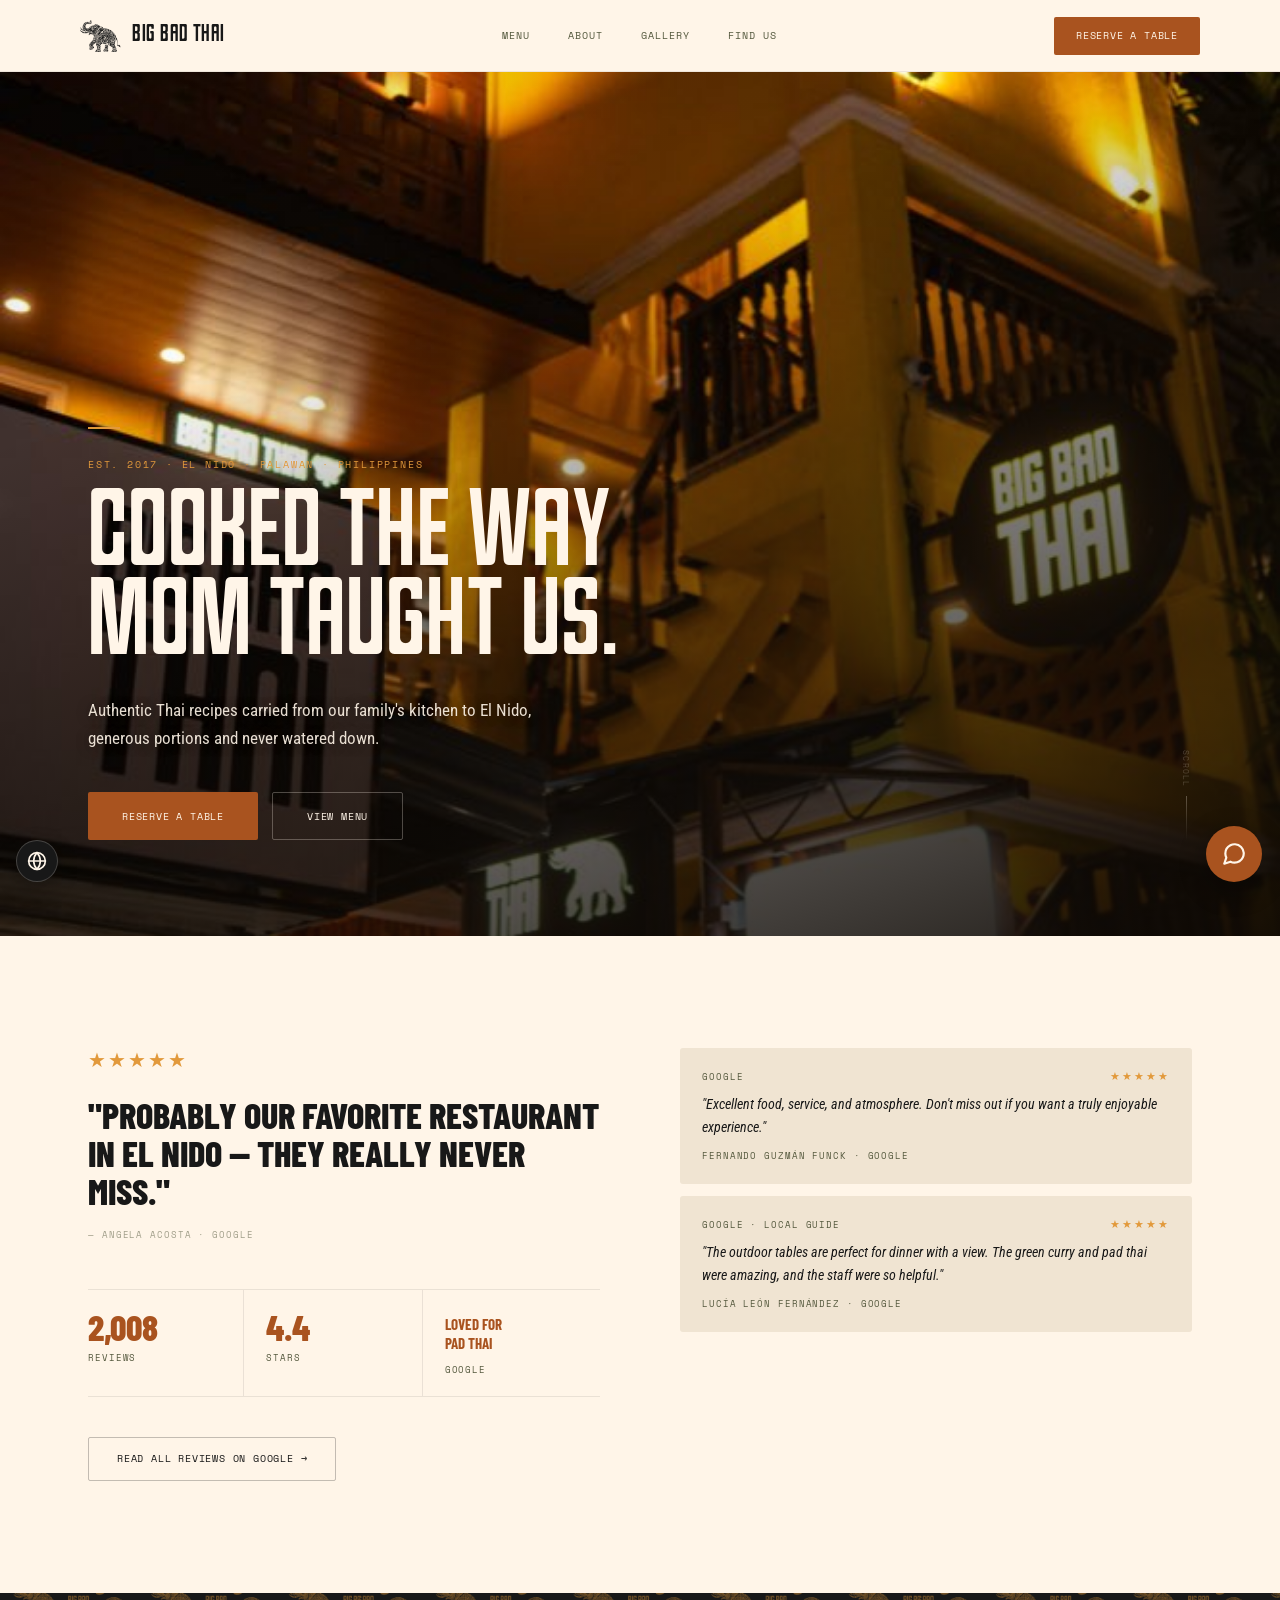
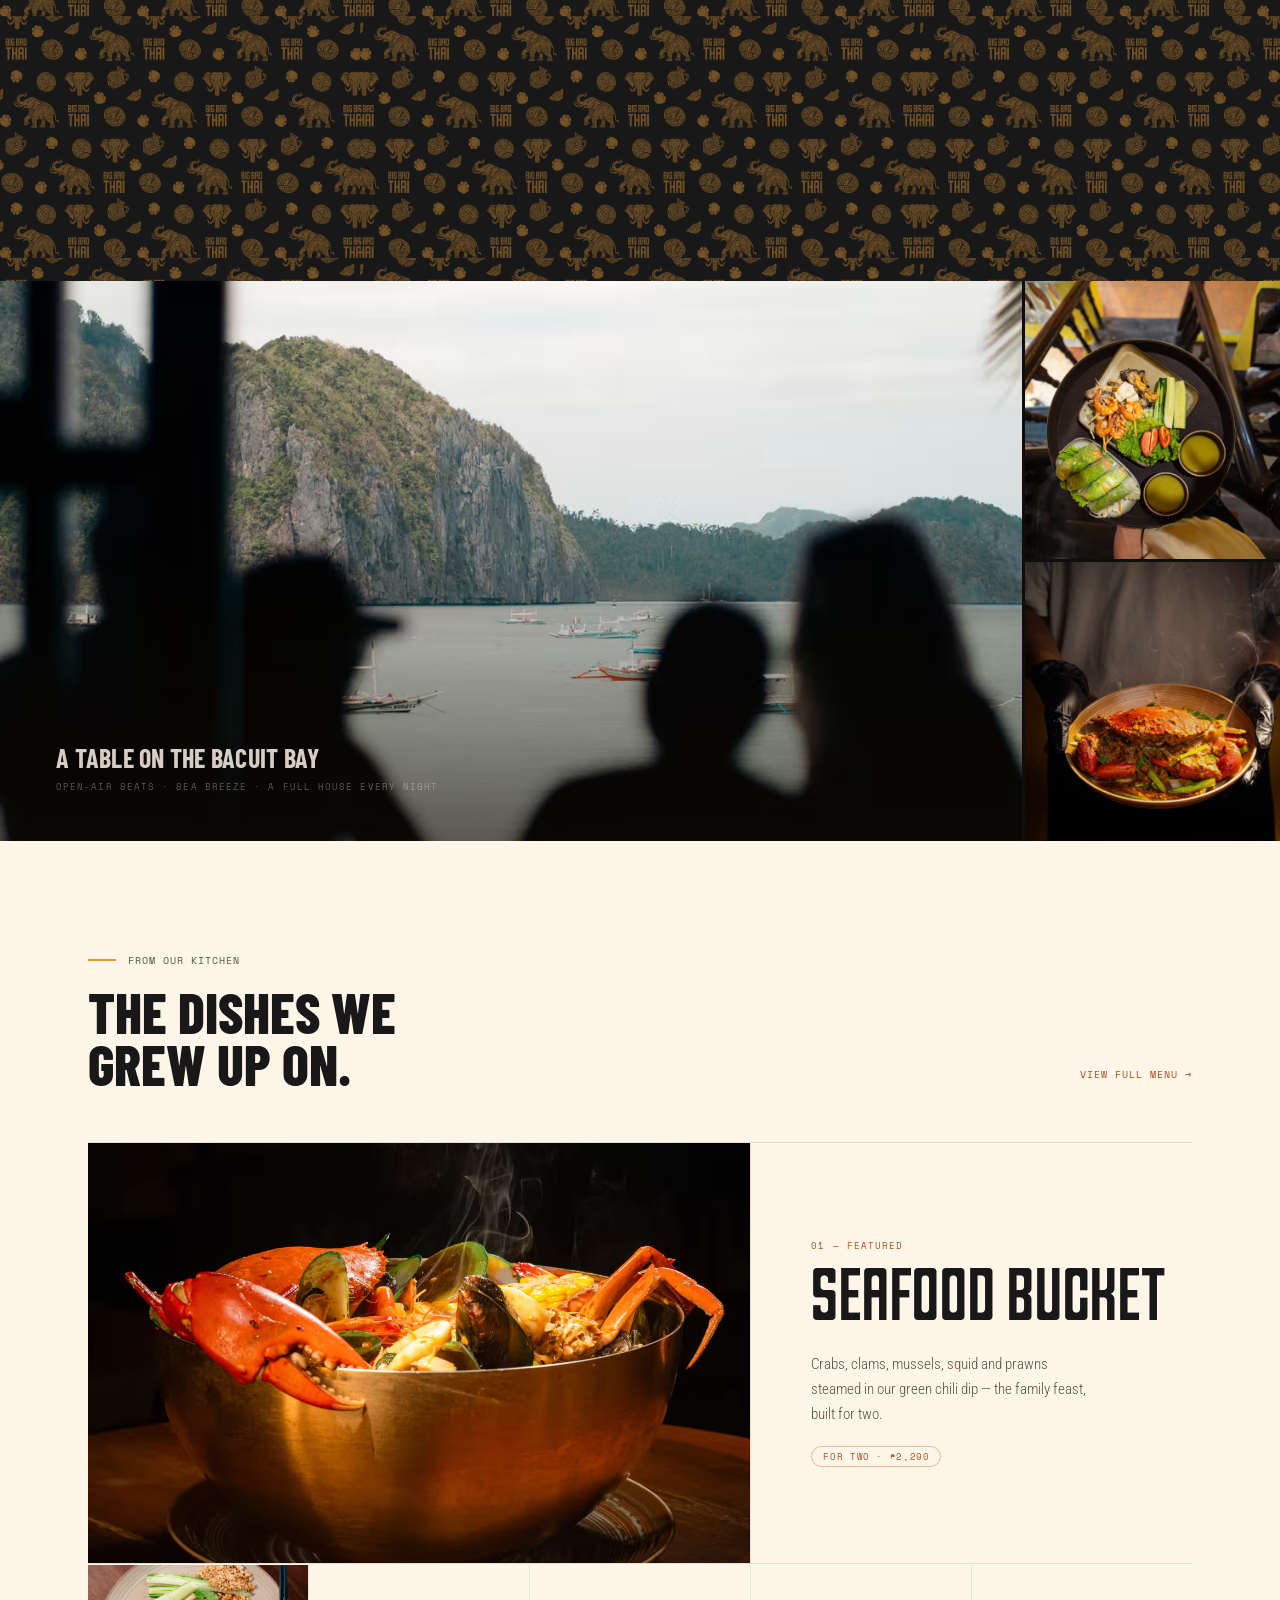
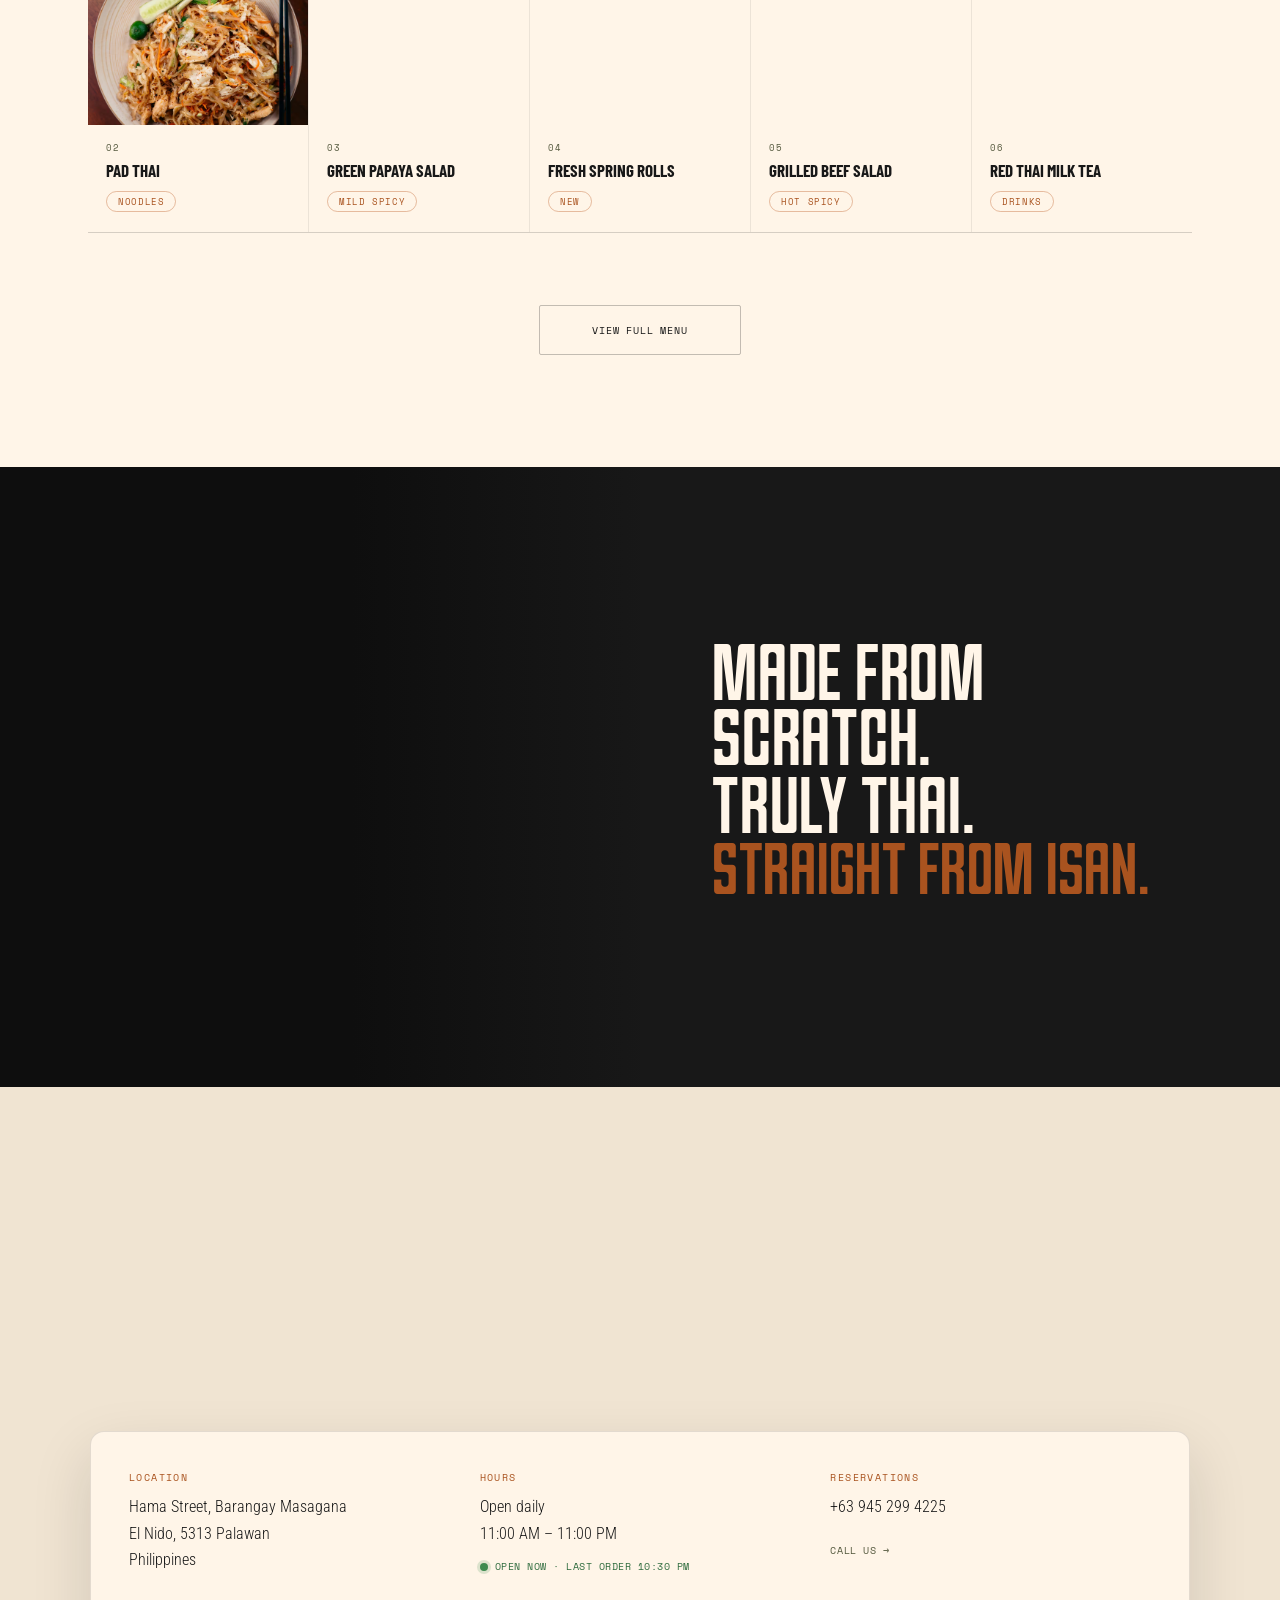
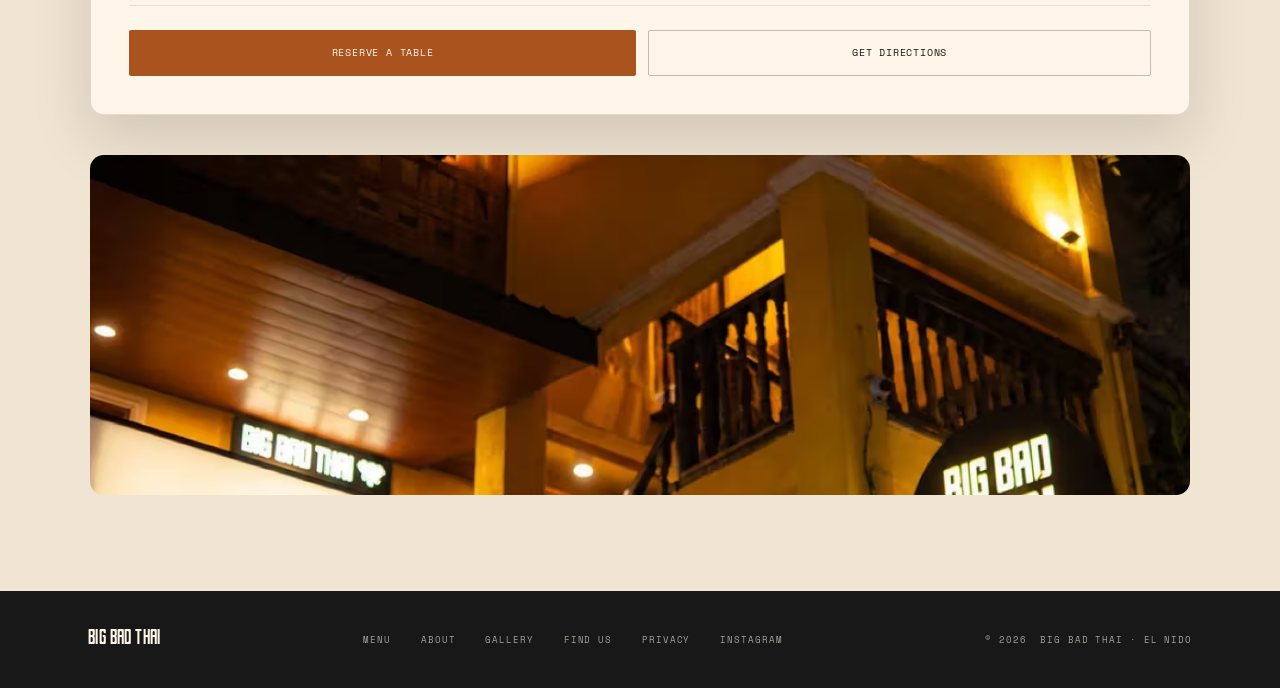
==== commit c8fb2427: "Open-now badge: show kitchen last-order, not the closing time The badge said "Open now · until 11 PM" ====
--- a/index.html
+++ b/index.html
@@ -839,7 +839,7 @@
 
 
 <script src="assets/content.js?v=769b15f8" defer></script>
-<script src="assets/actionbar.js?v=cc921b7c" defer></script>
+<script src="assets/actionbar.js?v=b2317f7f" defer></script>
 <script src="assets/track.js?v=0ddb177f" defer></script>
 
 <div id="dish-modal-home" aria-hidden="true">
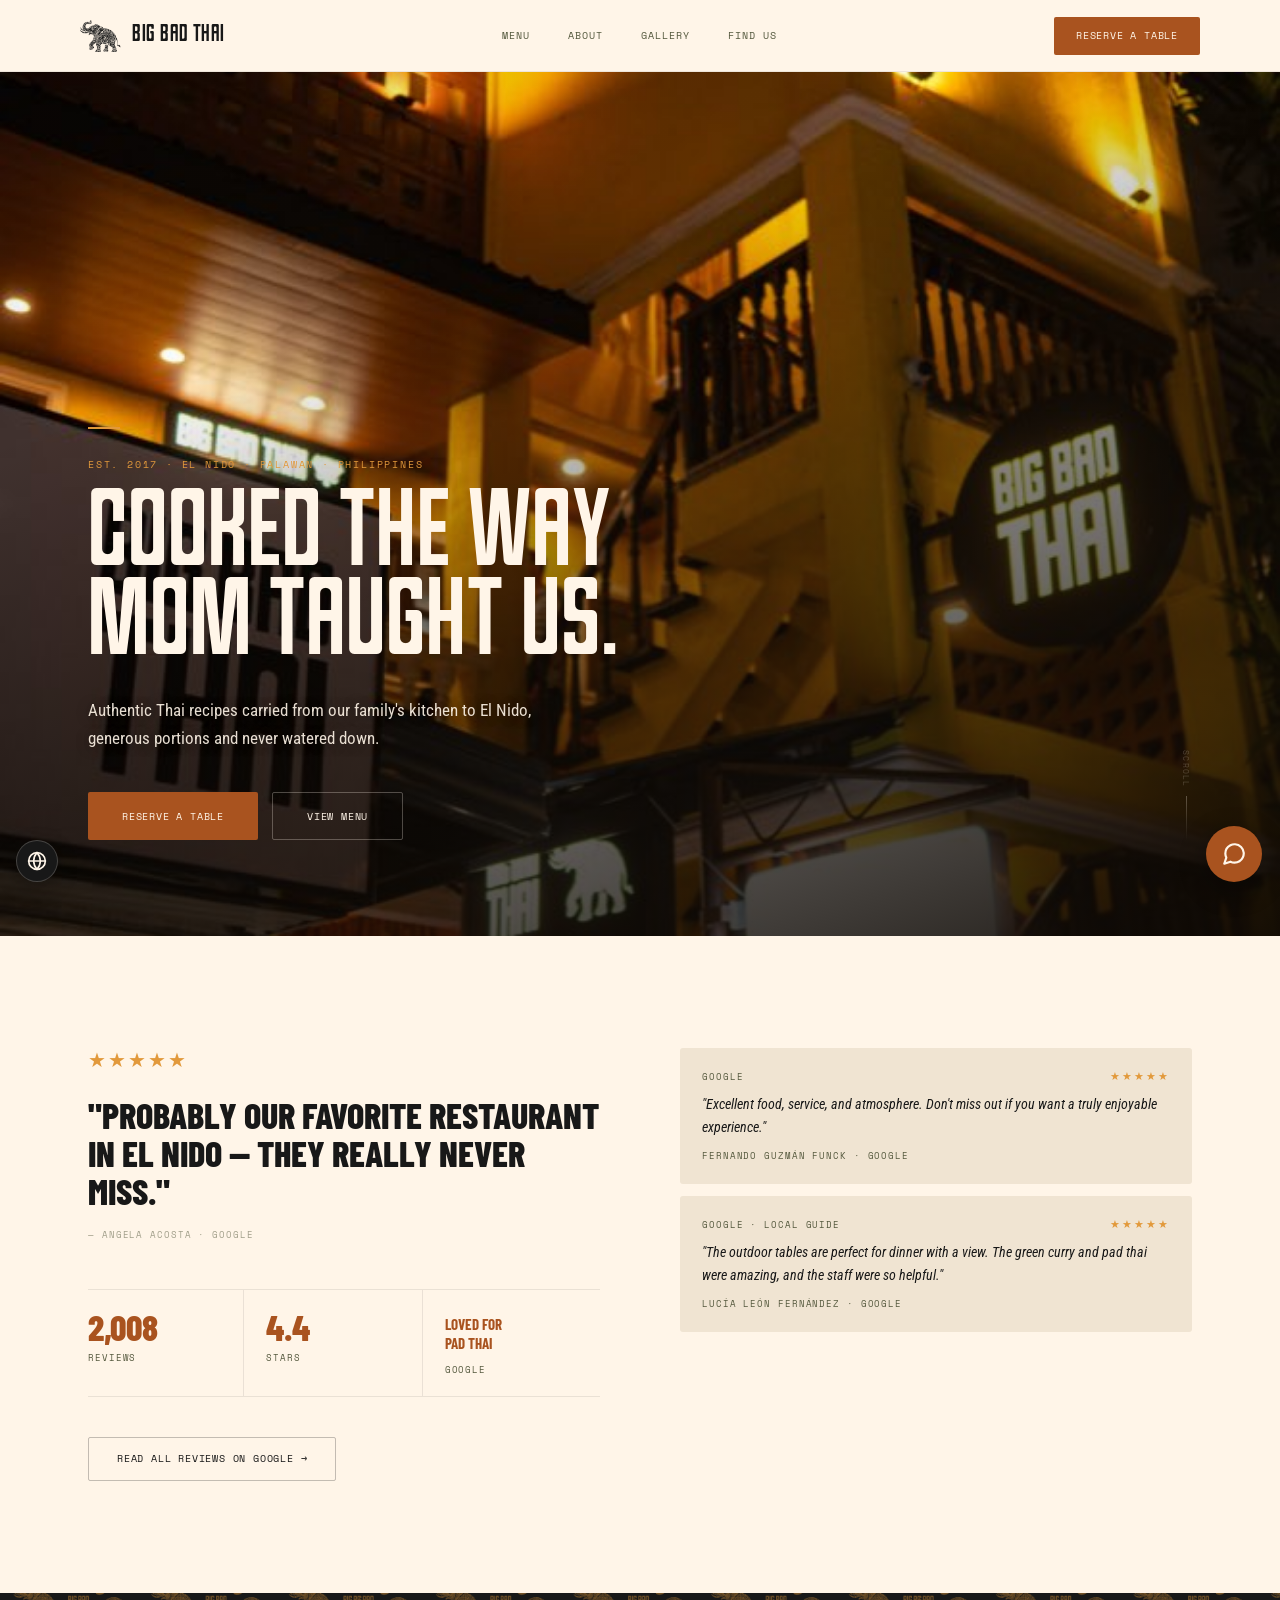
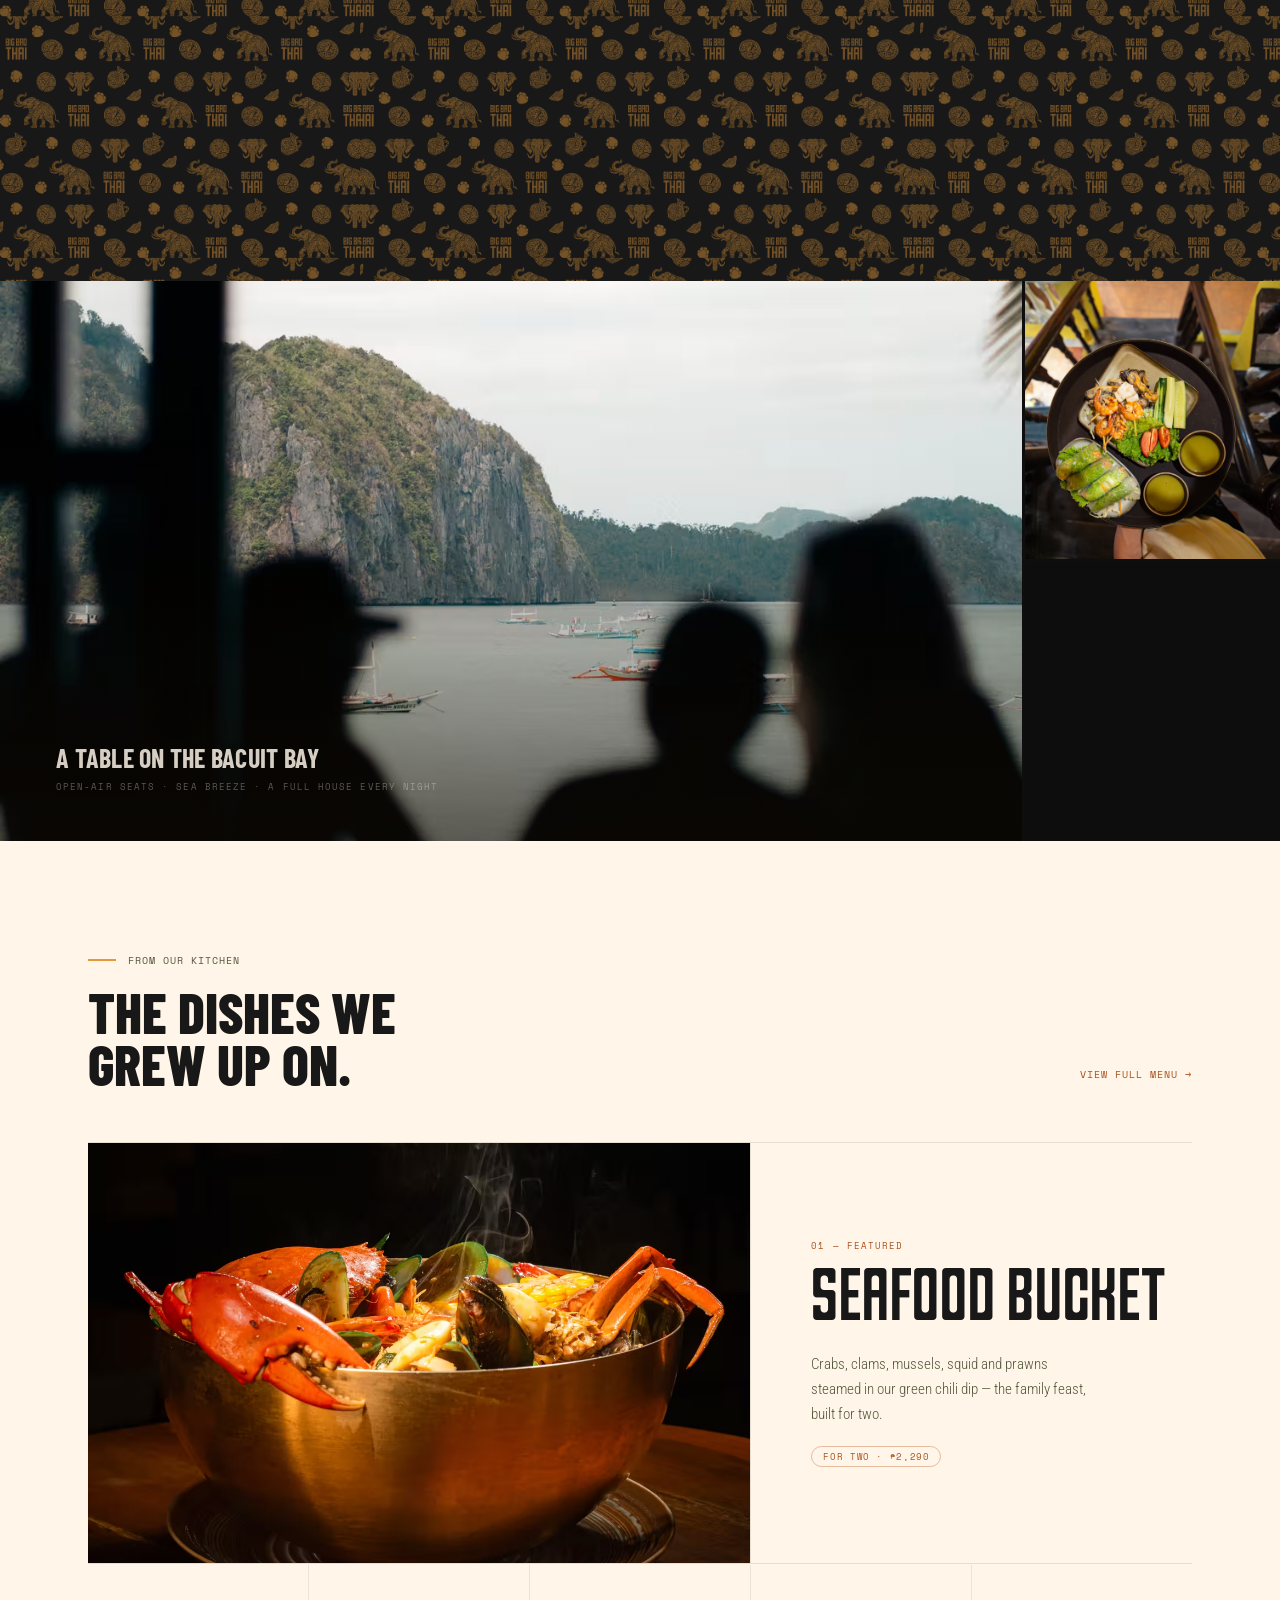
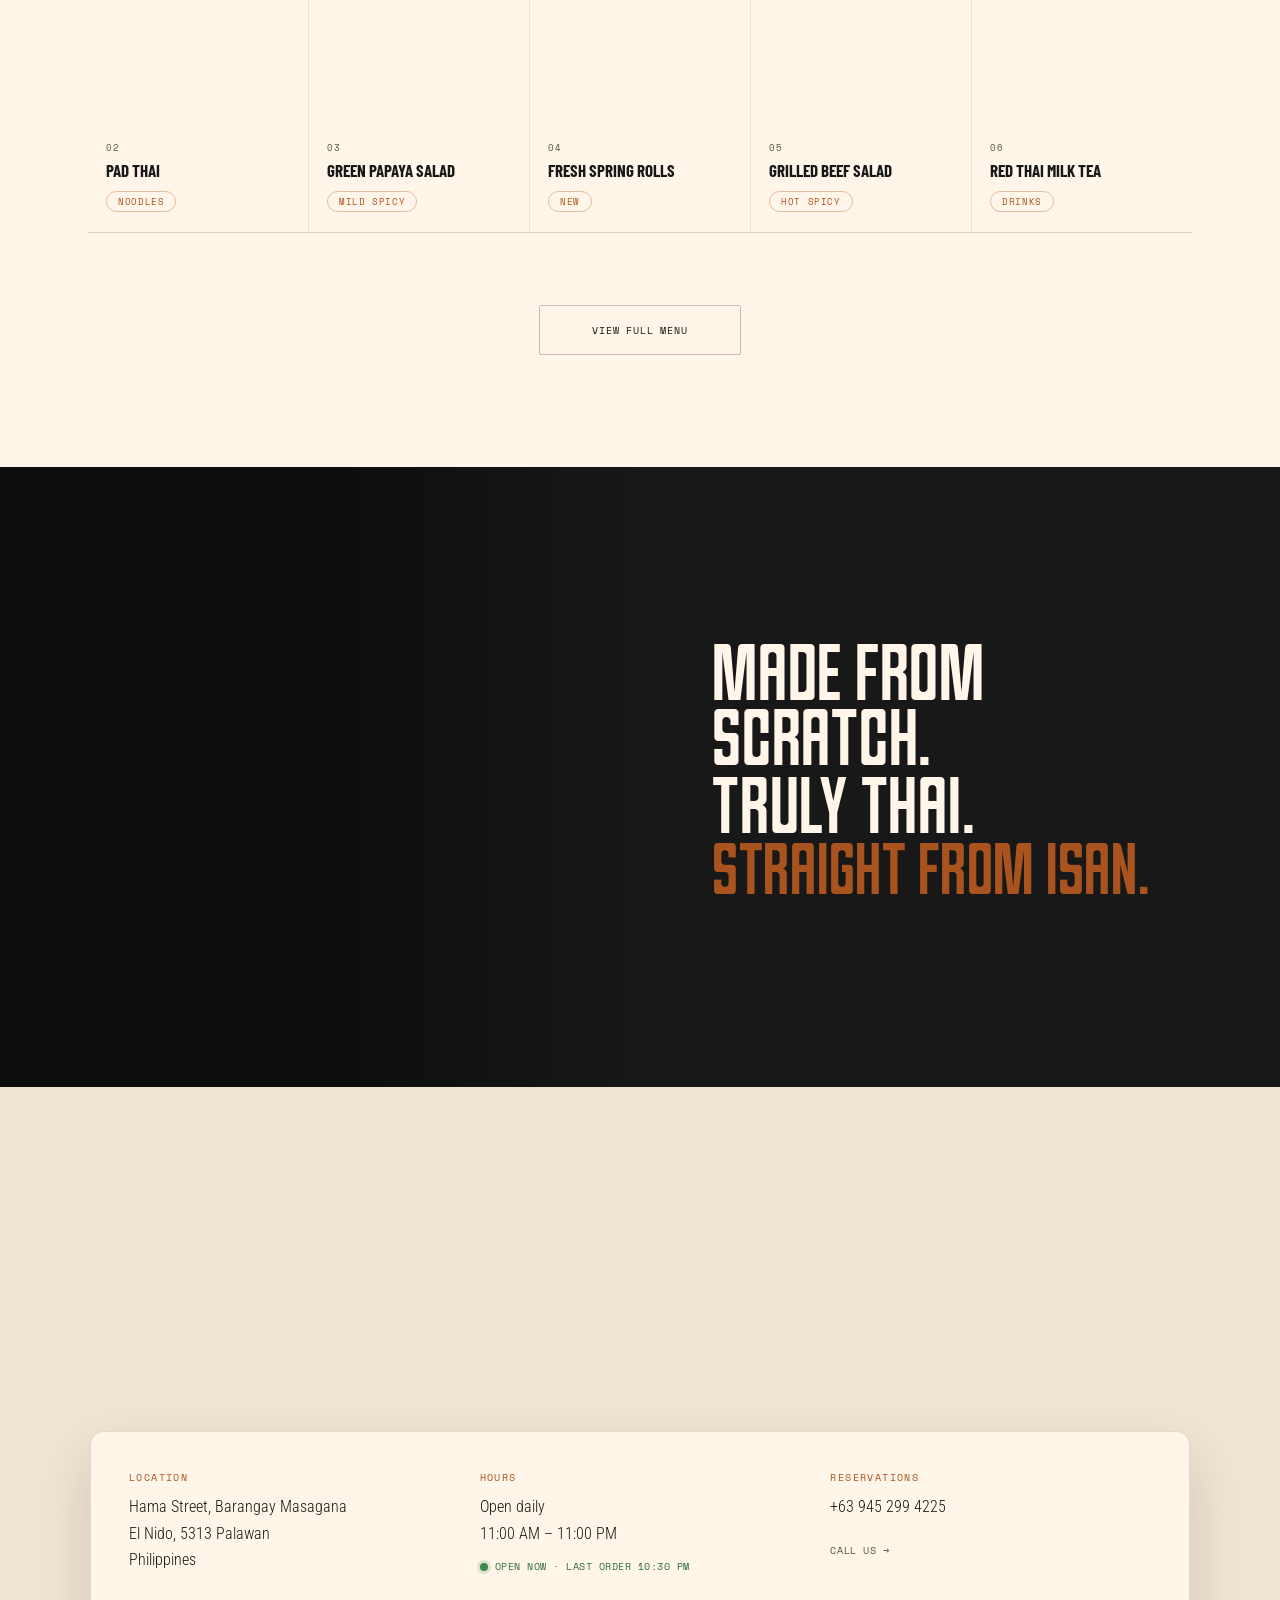
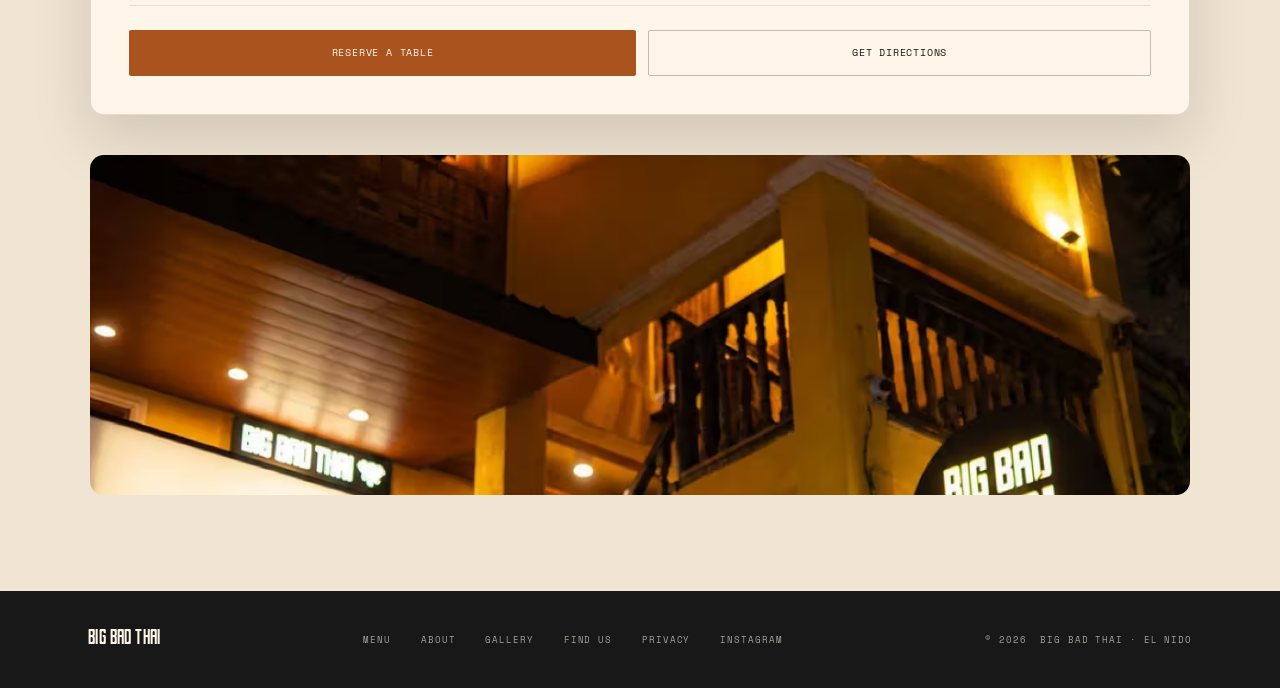
==== commit 2cdbca3b: "Full-screen animated mobile menu (Apple-style) Replace the small dropdown mobile menu with a full-sc" ====
--- a/index.html
+++ b/index.html
@@ -244,11 +244,23 @@
 /* ══ M: NAV ══════════════════════════════════════════════ */
 .m-nav { background:var(--cream); border-bottom:1px solid rgba(24,24,24,.07); display:flex; align-items:center; justify-content:space-between; padding:0 22px; height:56px; position:sticky; top:0; z-index:300; }
 .ham { cursor:pointer; padding:4px; }
-.m-menu { position:fixed; top:56px; left:0; right:0; background:var(--cream); display:flex; flex-direction:column; max-height:0; overflow:hidden; transition:max-height .28s ease; z-index:290; box-shadow:0 14px 26px rgba(0,0,0,.14); }
-.m-menu.open { max-height:380px; border-bottom:1px solid rgba(24,24,24,.1); }
-.m-menu a { padding:16px 24px; font-family:'Space Mono',monospace; font-size:12px; letter-spacing:.08em; text-transform:uppercase; color:var(--bamboo); text-decoration:none; border-top:1px solid rgba(24,24,24,.06); }
-.m-menu a:first-child { border-top:none; }
-.m-menu a.reserve { background:var(--clay); color:var(--cream); text-align:center; }
+/* full-screen overlay menu (Apple-style): fills below the 56px bar, fades in, items stagger */
+.m-menu { position:fixed; inset:56px 0 0 0; background:var(--cream); z-index:290;
+  display:flex; flex-direction:column; align-items:flex-start; justify-content:flex-start;
+  padding:36px 26px calc(40px + env(safe-area-inset-bottom)); overflow-y:auto;
+  opacity:0; visibility:hidden; transform:translateY(-6px); pointer-events:none;
+  transition:opacity .3s ease, transform .35s ease, visibility .3s; }
+.m-menu.open { opacity:1; visibility:visible; transform:none; pointer-events:auto; }
+.m-menu a { padding:9px 0; font-family:'Barlow Condensed',sans-serif; font-weight:800; font-size:clamp(30px,8.5vw,38px); line-height:1.1; letter-spacing:.01em; text-transform:uppercase; color:var(--night); text-decoration:none; border:none;
+  opacity:0; transform:translateY(16px); transition:opacity .45s ease, transform .45s ease; }
+.m-menu.open a { opacity:1; transform:none; }
+.m-menu.open a:nth-child(1){transition-delay:.06s}
+.m-menu.open a:nth-child(2){transition-delay:.11s}
+.m-menu.open a:nth-child(3){transition-delay:.16s}
+.m-menu.open a:nth-child(4){transition-delay:.21s}
+.m-menu.open a:nth-child(5){transition-delay:.26s}
+.m-menu.open a:nth-child(6){transition-delay:.31s}
+.m-menu a.reserve { color:var(--clay); }
 .ham { display:flex; flex-direction:column; gap:4.5px; background:none; border:none; position:relative; }
 /* invisible 44x44 tap target — the icon itself is only ~28x22 (WCAG 2.2 SC 2.5.8
    wants >=24x24). Does not affect layout or appearance. */
@@ -839,7 +851,7 @@
 
 
 <script src="assets/content.js?v=769b15f8" defer></script>
-<script src="assets/actionbar.js?v=b2317f7f" defer></script>
+<script src="assets/actionbar.js?v=b8961d76" defer></script>
 <script src="assets/track.js?v=0ddb177f" defer></script>
 
 <div id="dish-modal-home" aria-hidden="true">
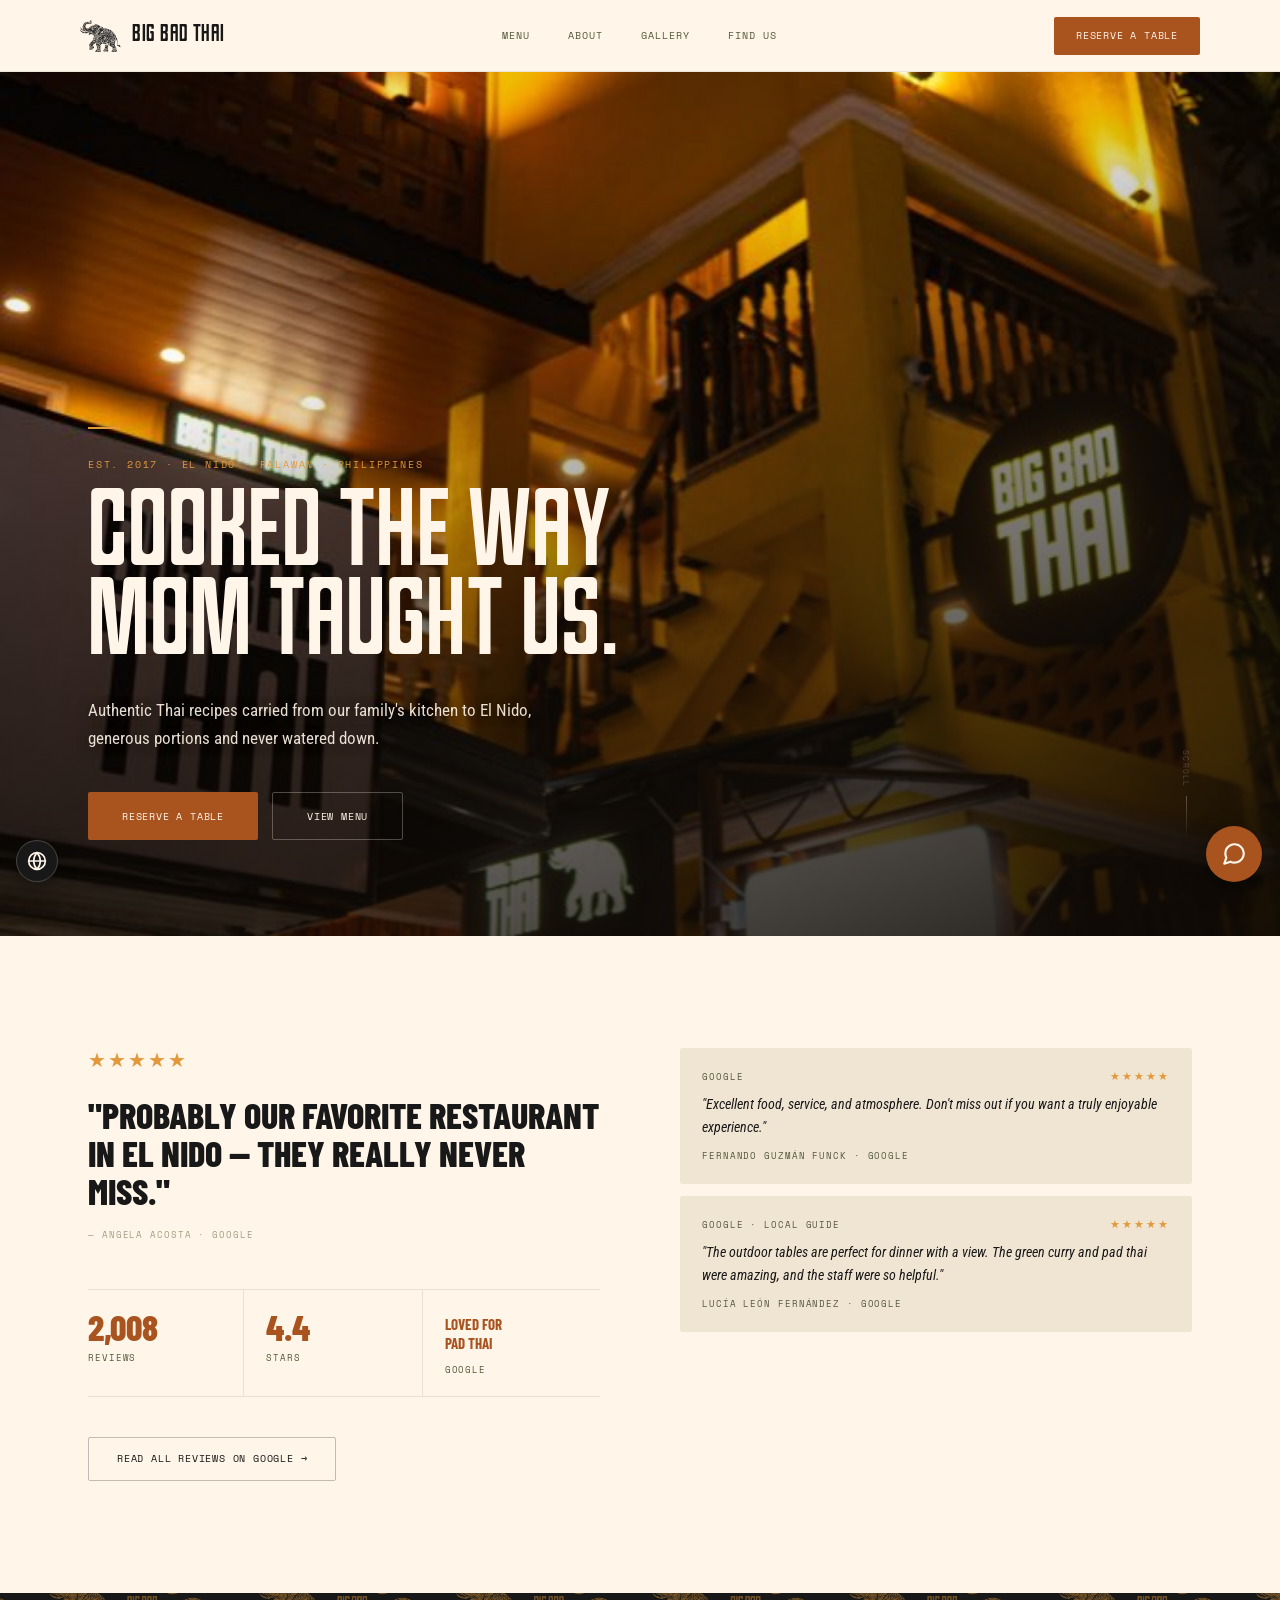
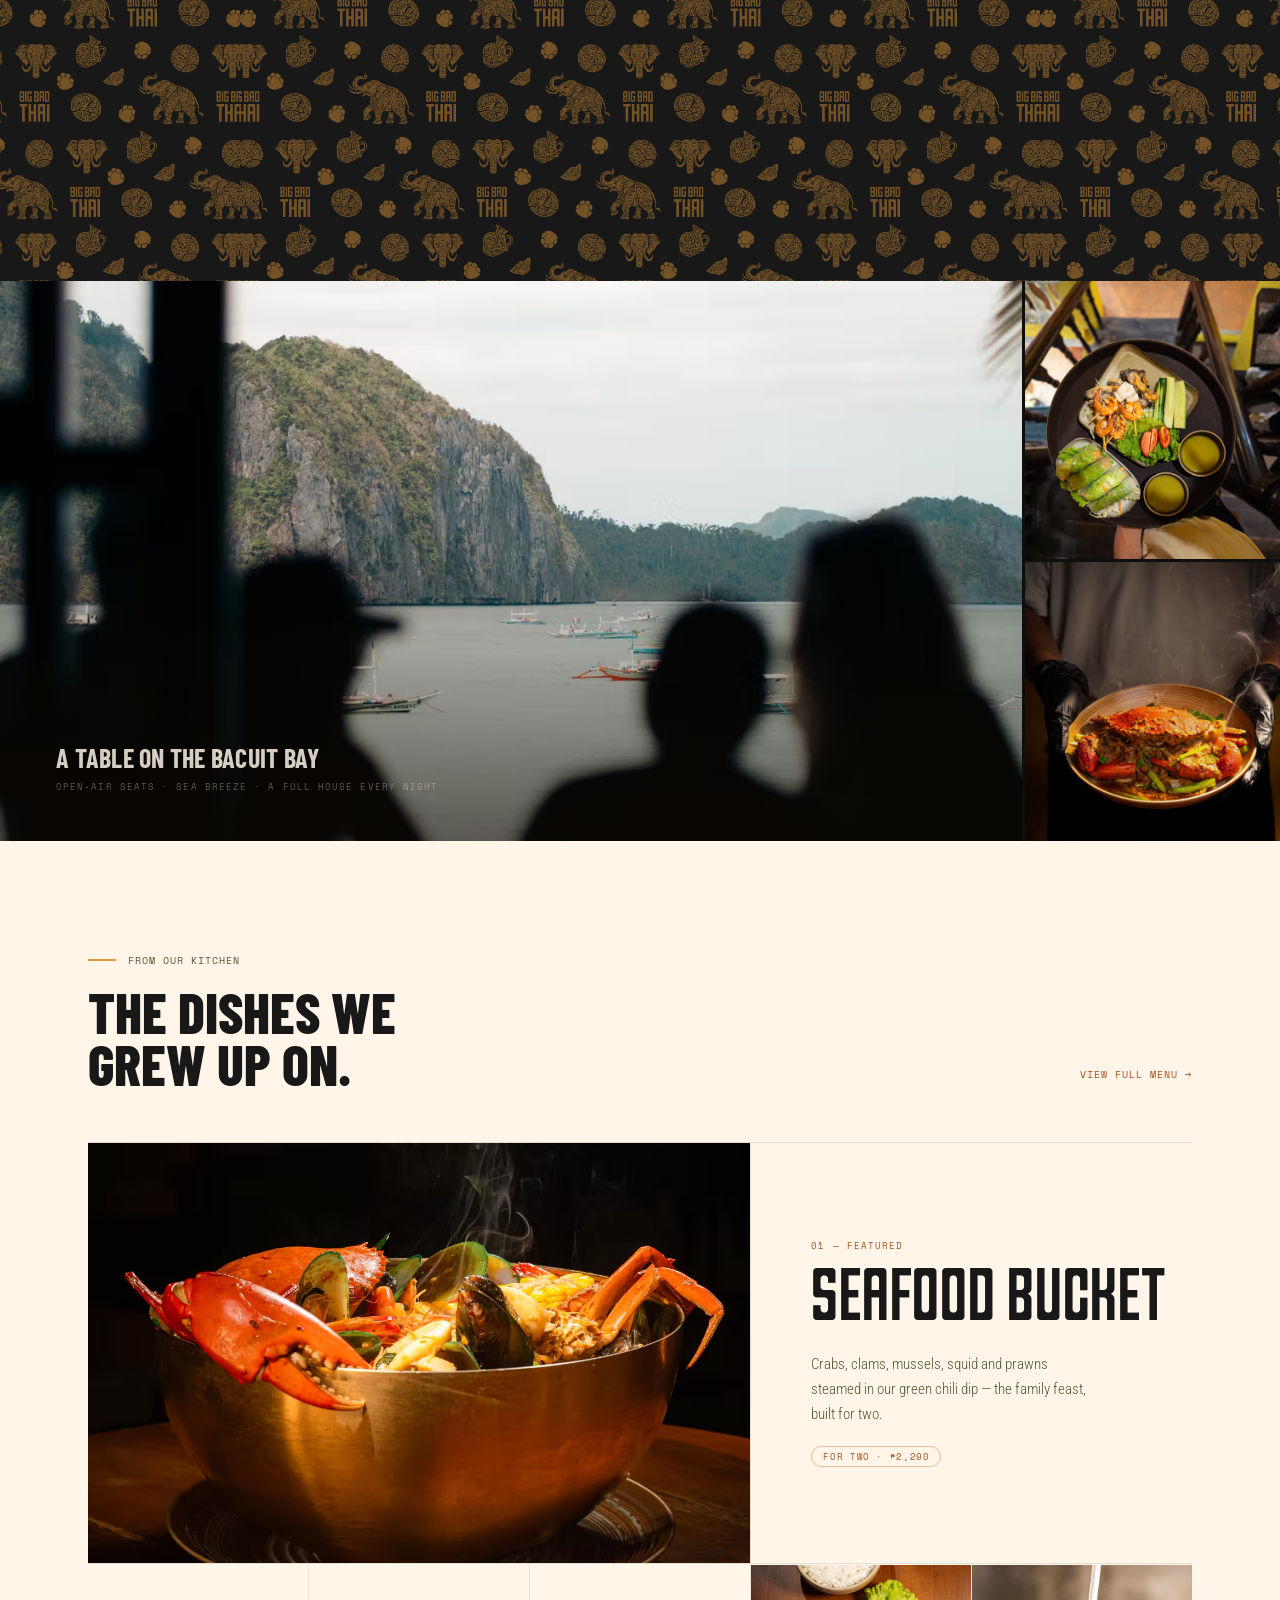
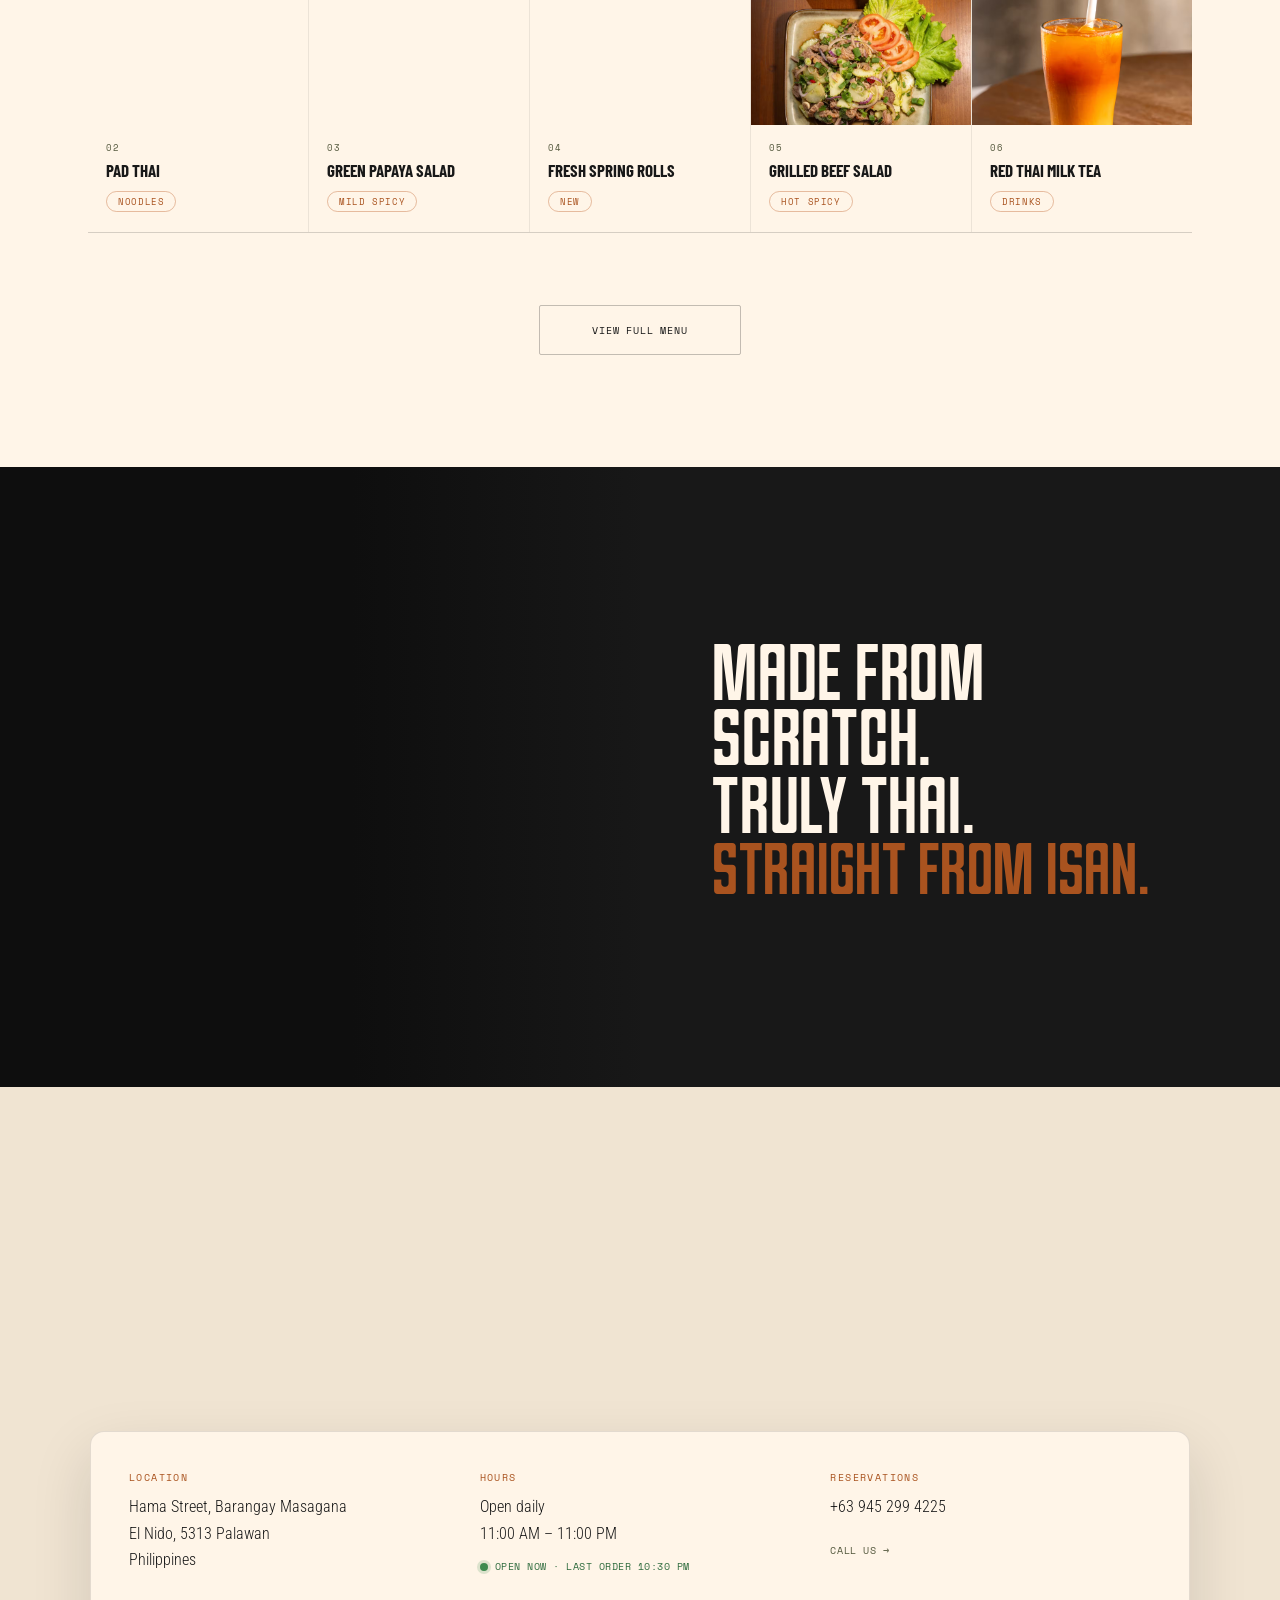
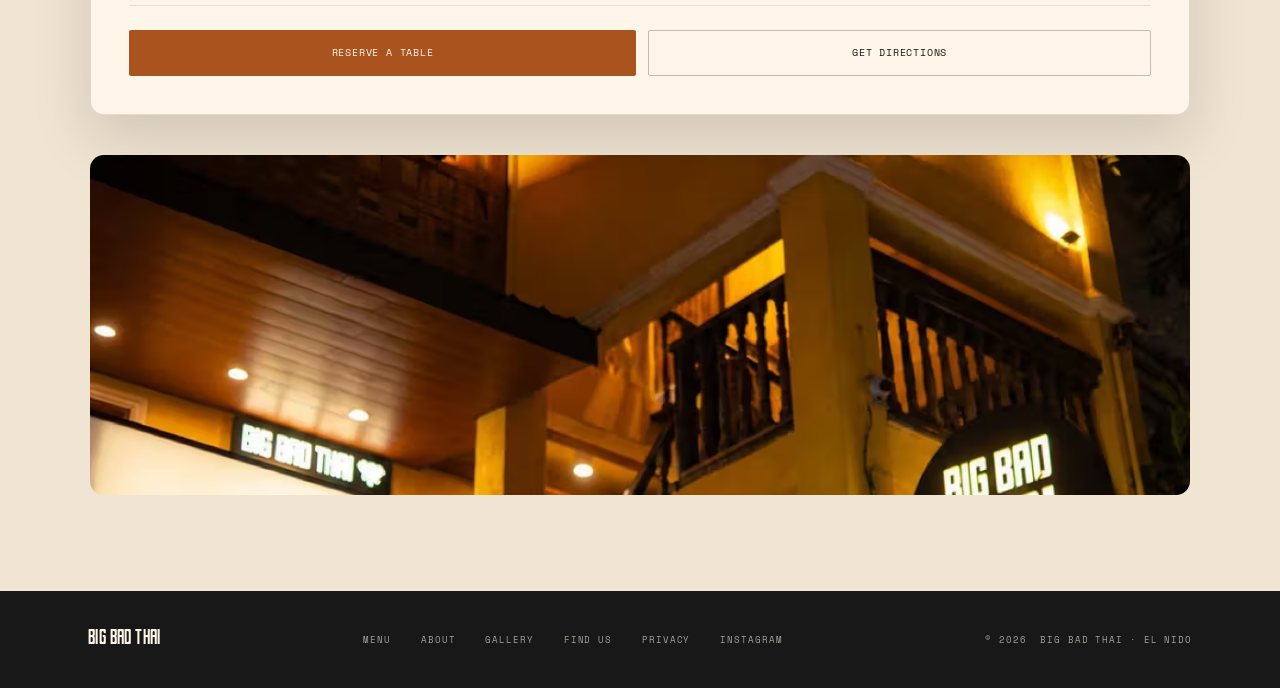
==== commit a97a4159: "Bigger pattern tile on desktop (800px) so it isn't small/dense The 560px tile that reads well on a p" ====
--- a/index.html
+++ b/index.html
@@ -180,6 +180,9 @@
   -webkit-mask-repeat:repeat; mask-repeat:repeat;
   -webkit-mask-size:560px auto; mask-size:560px auto;
   -webkit-mask-position:center; mask-position:center; }
+/* the band is much wider on desktop, so use a bigger tile — otherwise the same 560px sheet
+   repeats many times over and the motifs read as small, dense noise (fine on a phone). */
+@media(min-width:861px){ .brand-pattern{ -webkit-mask-size:800px auto; mask-size:800px auto; } }
 
 /* ══ D: ATMOSPHERE ════════════════════════════════════════ */
 .d-atmo { display:grid; grid-template-columns:1.6fr 0.4fr; height:560px; gap:3px; background:#0E0E0E; }
@@ -850,7 +853,7 @@
 </div>
 
 
-<script src="assets/content.js?v=769b15f8" defer></script>
+<script src="assets/content.js?v=9bb40cf9" defer></script>
 <script src="assets/actionbar.js?v=b8961d76" defer></script>
 <script src="assets/track.js?v=0ddb177f" defer></script>
 
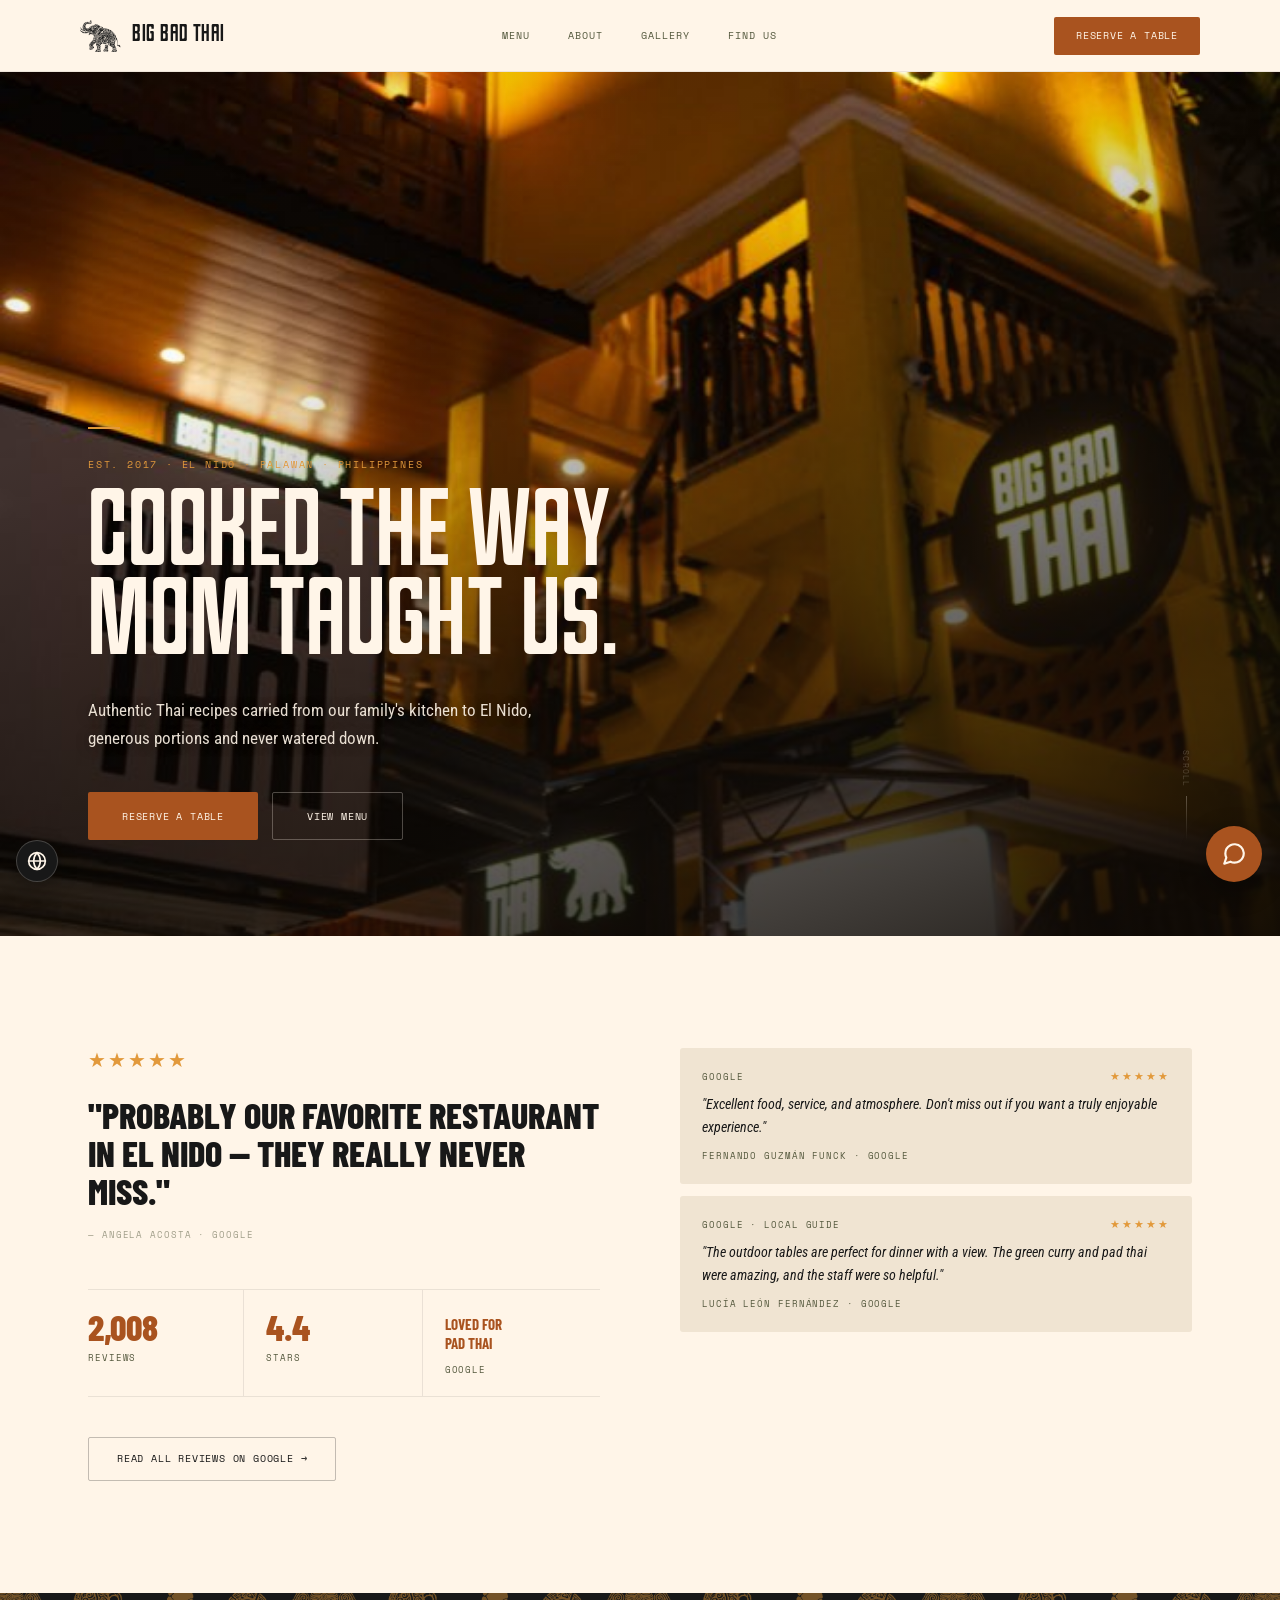
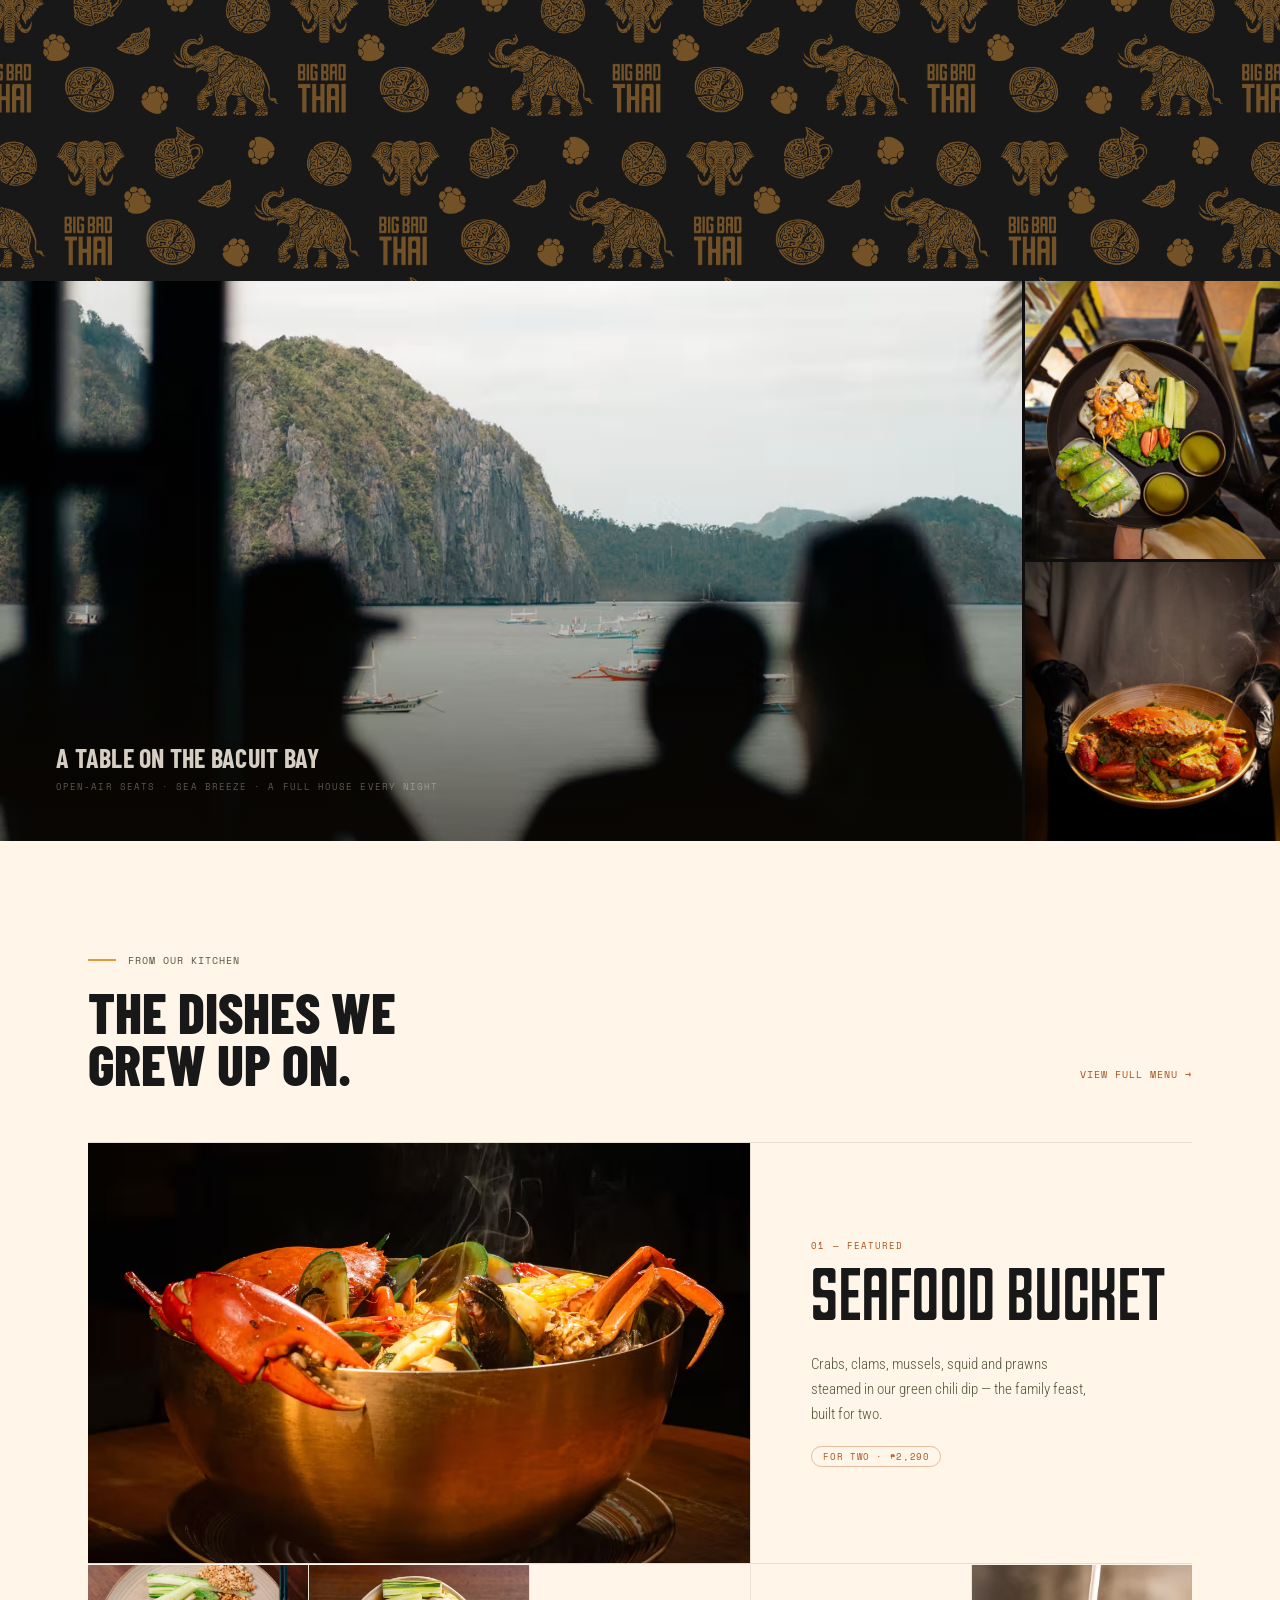
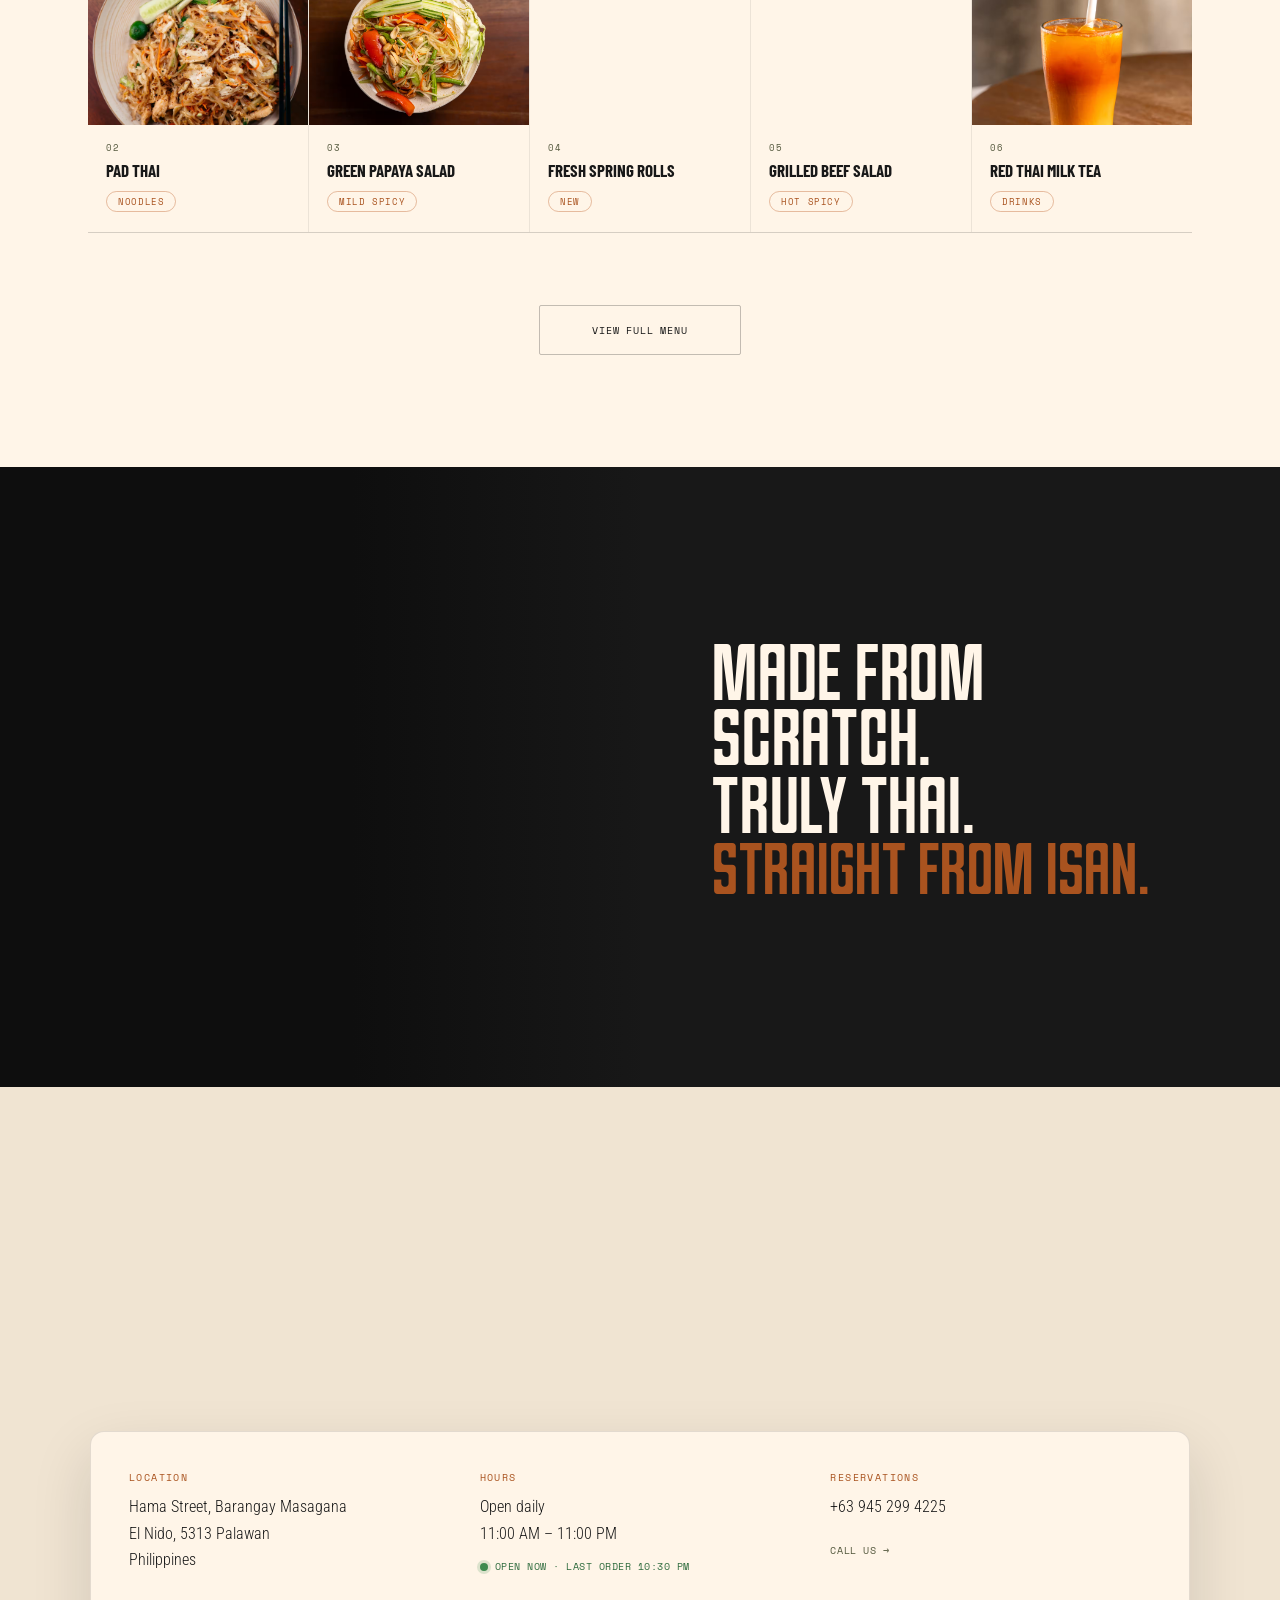
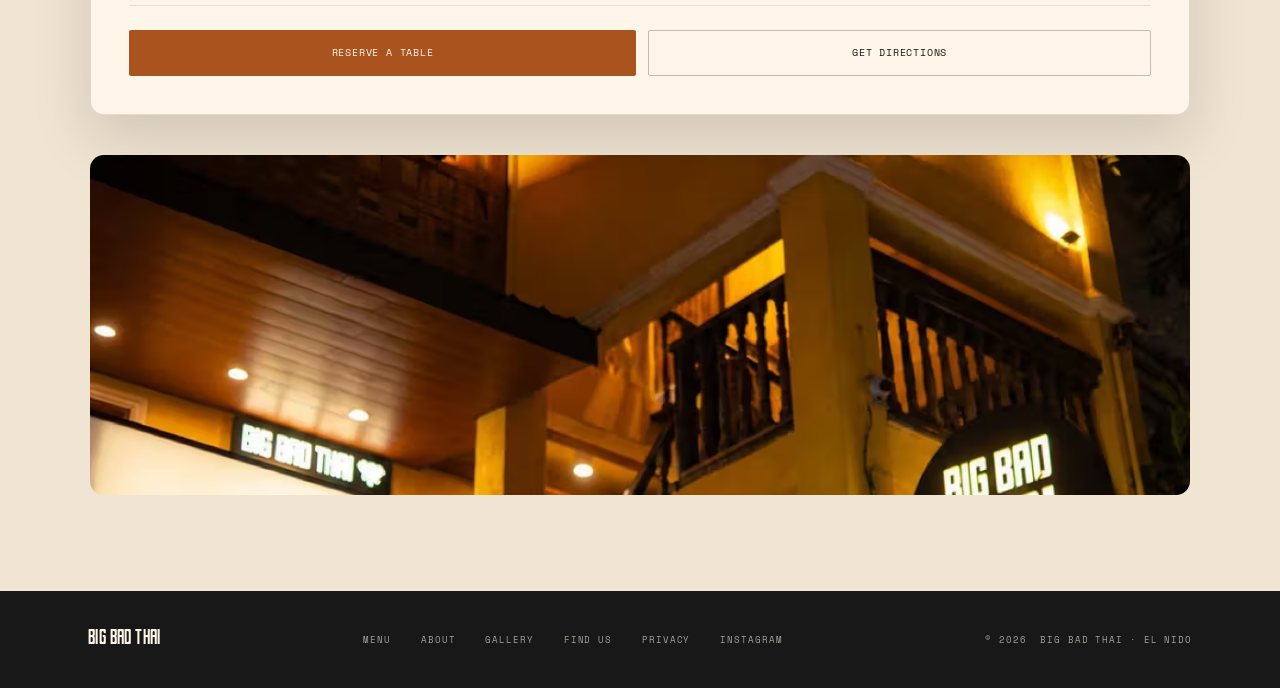
==== commit 0e0bff4a: "Pattern band: one cover copy, not tiled — kills the seam overlap The source pattern sheet isn't edge" ====
--- a/index.html
+++ b/index.html
@@ -171,18 +171,13 @@
    textile band. A dark-mode variant is a one-line colour change. cover, not tiled, so the
    motifs stay legible and there are no seams. */
 .d-stmt { background:var(--night); height:clamp(240px,32vh,360px); position:relative; overflow:hidden; }
-/* Tiled, NOT cover — a fixed 560px tile stays crisp (downscaled from a 1400px source) and
-   keeps motifs a consistent, legible size on EVERY screen. pattern.webp is the whole
-   multi-motif sheet, so a smaller tile crushes all the motifs into cramped, faint noise —
-   560px is right on mobile too. Do NOT re-add a smaller phone override. */
+/* ONE copy that covers the band — NOT tiled. The source pattern isn't edge-matched, so
+   repeating it collides/garbles the motifs at every seam (harmless on a phone where the tile
+   is wider than the screen, but obvious across the wide desktop band). cover = a single copy,
+   zero seams on any width, crisp from the 2000px source, big legible motifs. */
 .brand-pattern { position:absolute; inset:0; background:rgba(226,153,59,.45);
-  -webkit-mask:url('assets/brand/pattern.webp?v=df4f377d'); mask:url('assets/brand/pattern.webp?v=df4f377d');
-  -webkit-mask-repeat:repeat; mask-repeat:repeat;
-  -webkit-mask-size:560px auto; mask-size:560px auto;
-  -webkit-mask-position:center; mask-position:center; }
-/* the band is much wider on desktop, so use a bigger tile — otherwise the same 560px sheet
-   repeats many times over and the motifs read as small, dense noise (fine on a phone). */
-@media(min-width:861px){ .brand-pattern{ -webkit-mask-size:800px auto; mask-size:800px auto; } }
+  -webkit-mask:url('assets/brand/pattern.webp?v=8f67e671') center/cover no-repeat;
+          mask:url('assets/brand/pattern.webp?v=8f67e671') center/cover no-repeat; }
 
 /* ══ D: ATMOSPHERE ════════════════════════════════════════ */
 .d-atmo { display:grid; grid-template-columns:1.6fr 0.4fr; height:560px; gap:3px; background:#0E0E0E; }
@@ -853,7 +848,7 @@
 </div>
 
 
-<script src="assets/content.js?v=9bb40cf9" defer></script>
+<script src="assets/content.js?v=b0cc8629" defer></script>
 <script src="assets/actionbar.js?v=b8961d76" defer></script>
 <script src="assets/track.js?v=0ddb177f" defer></script>
 
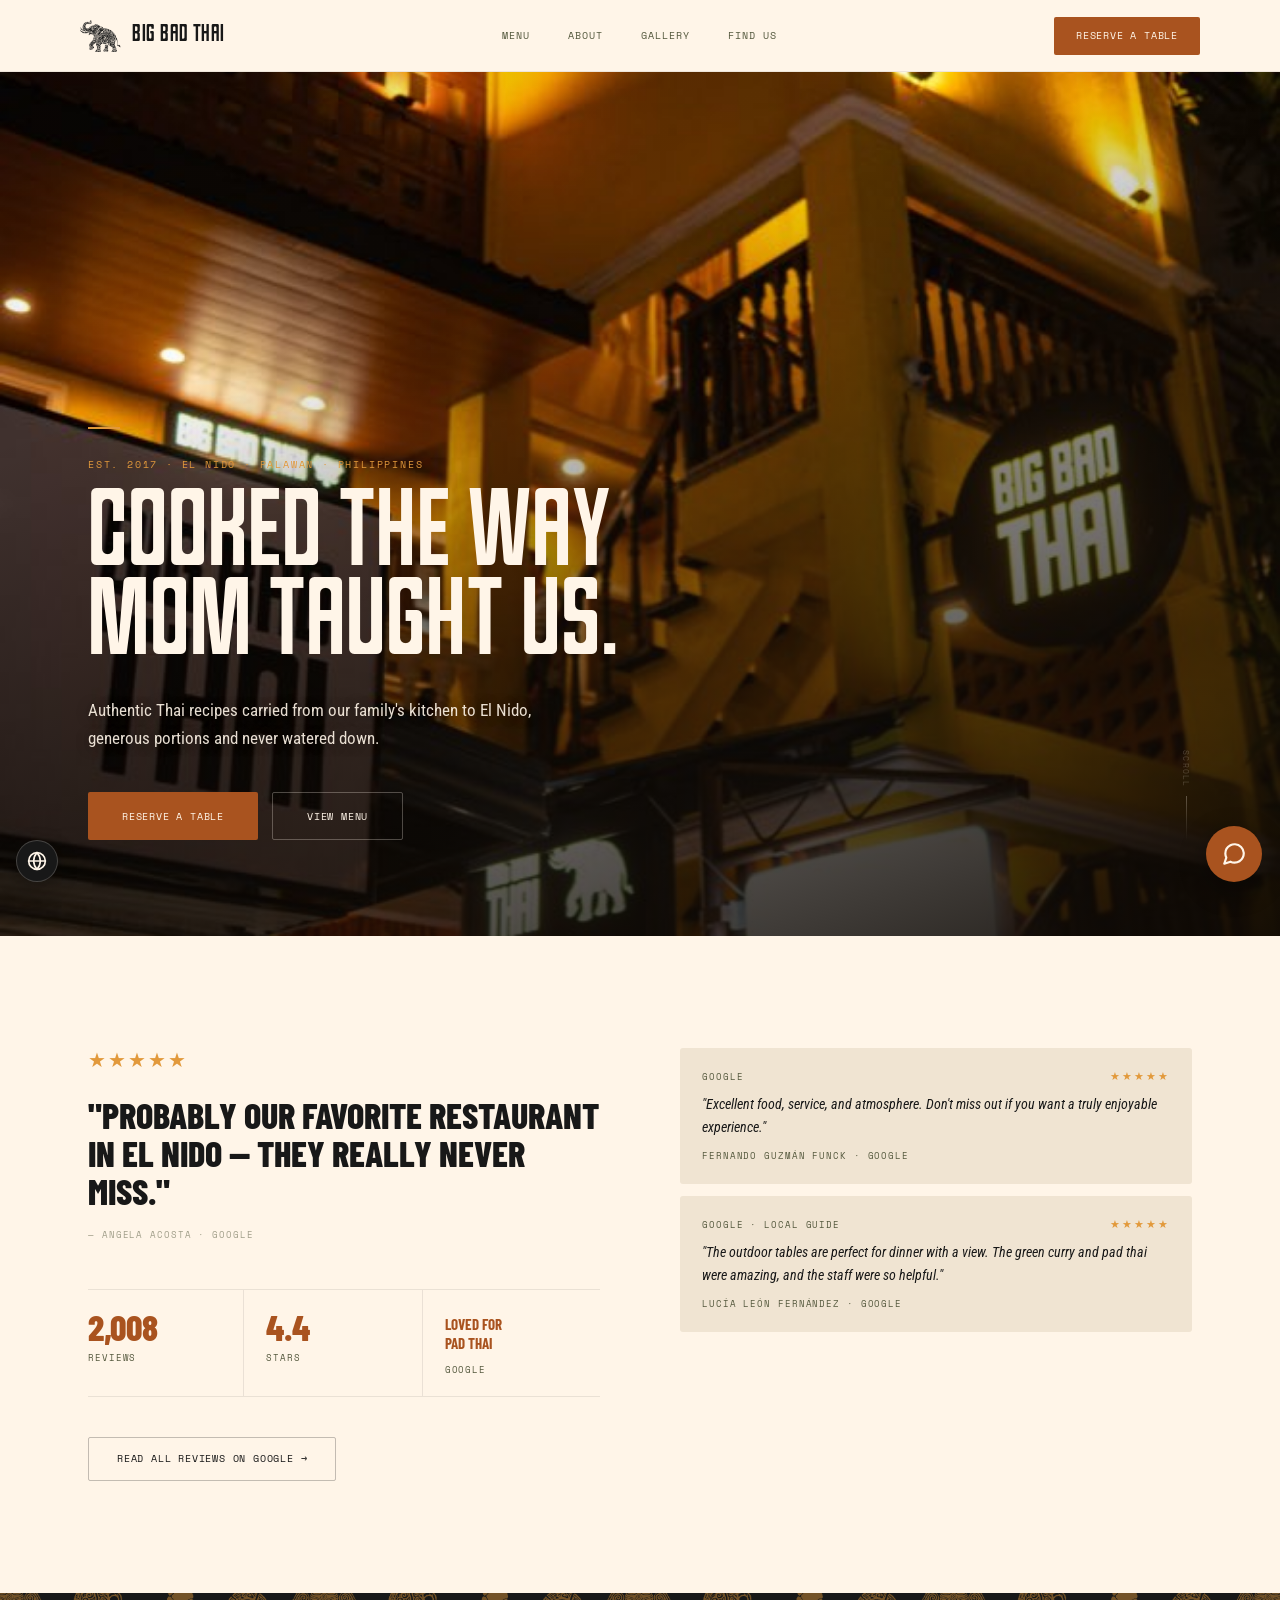
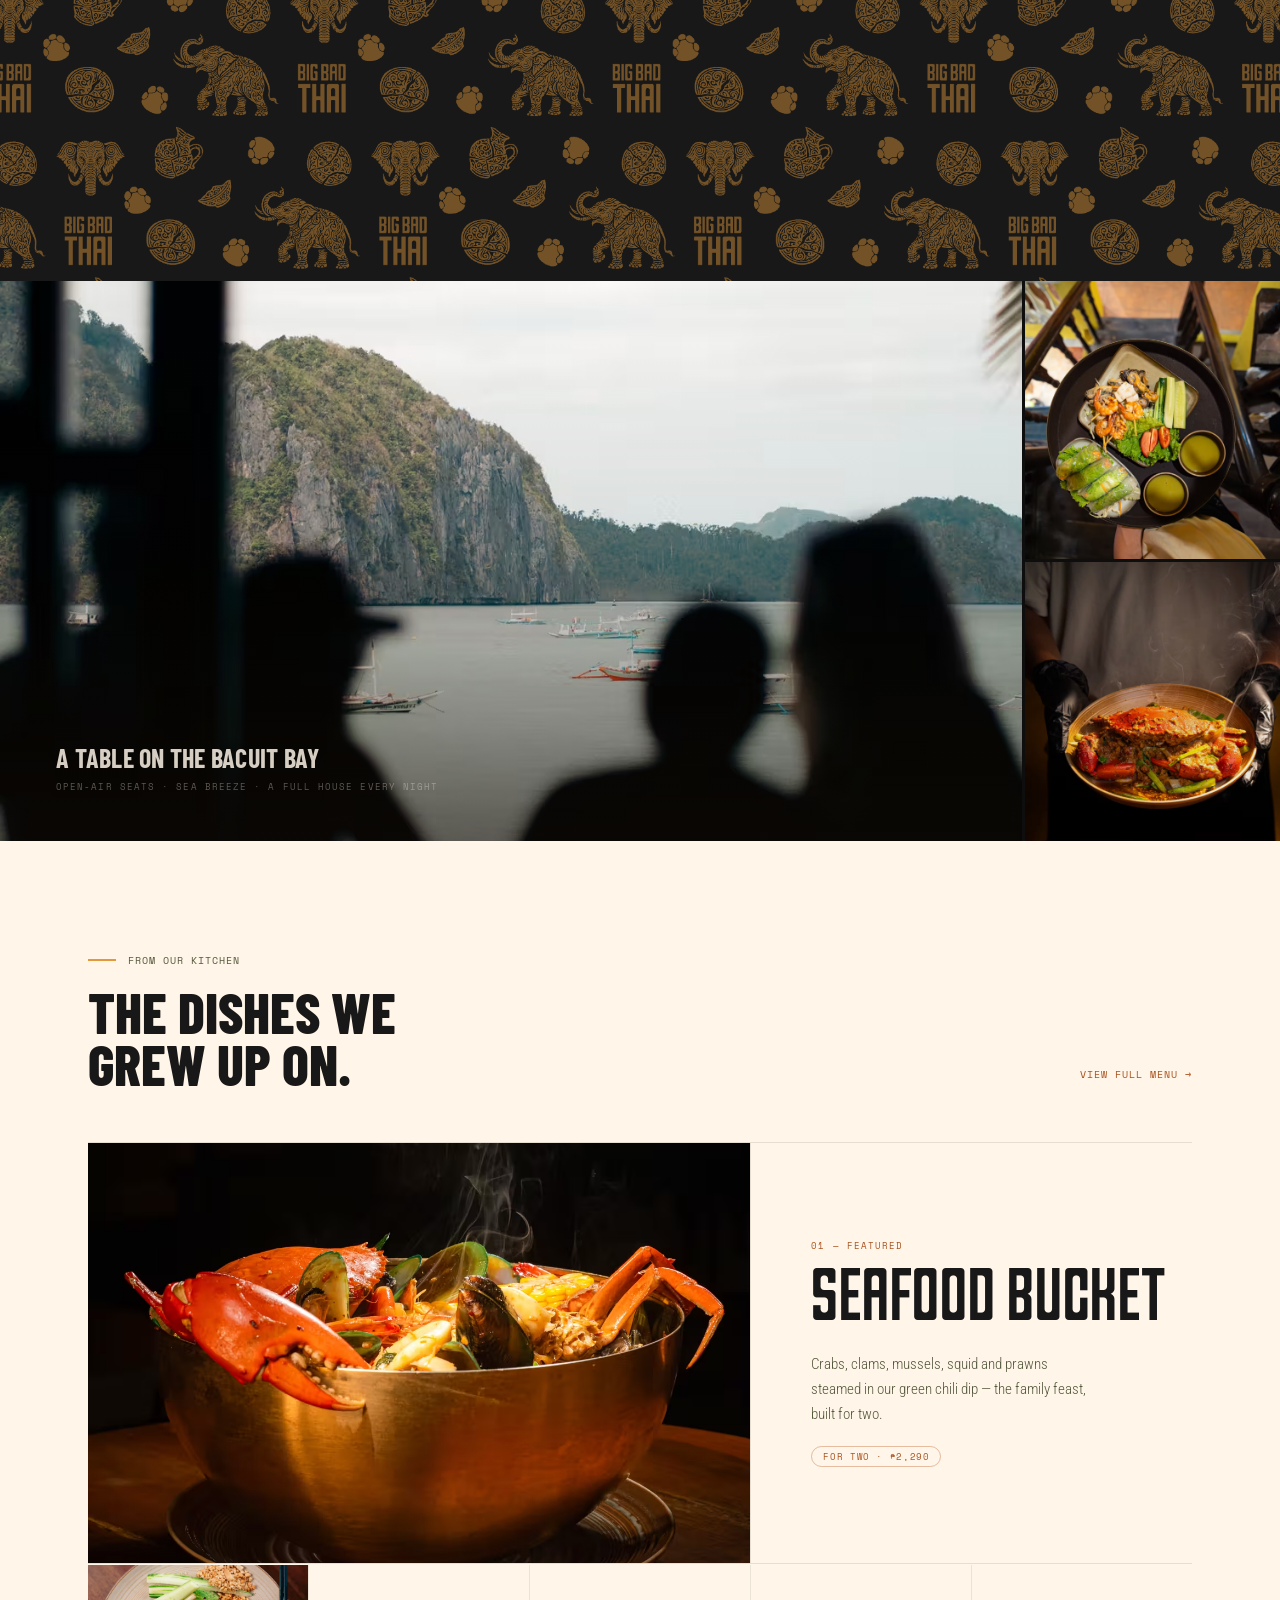
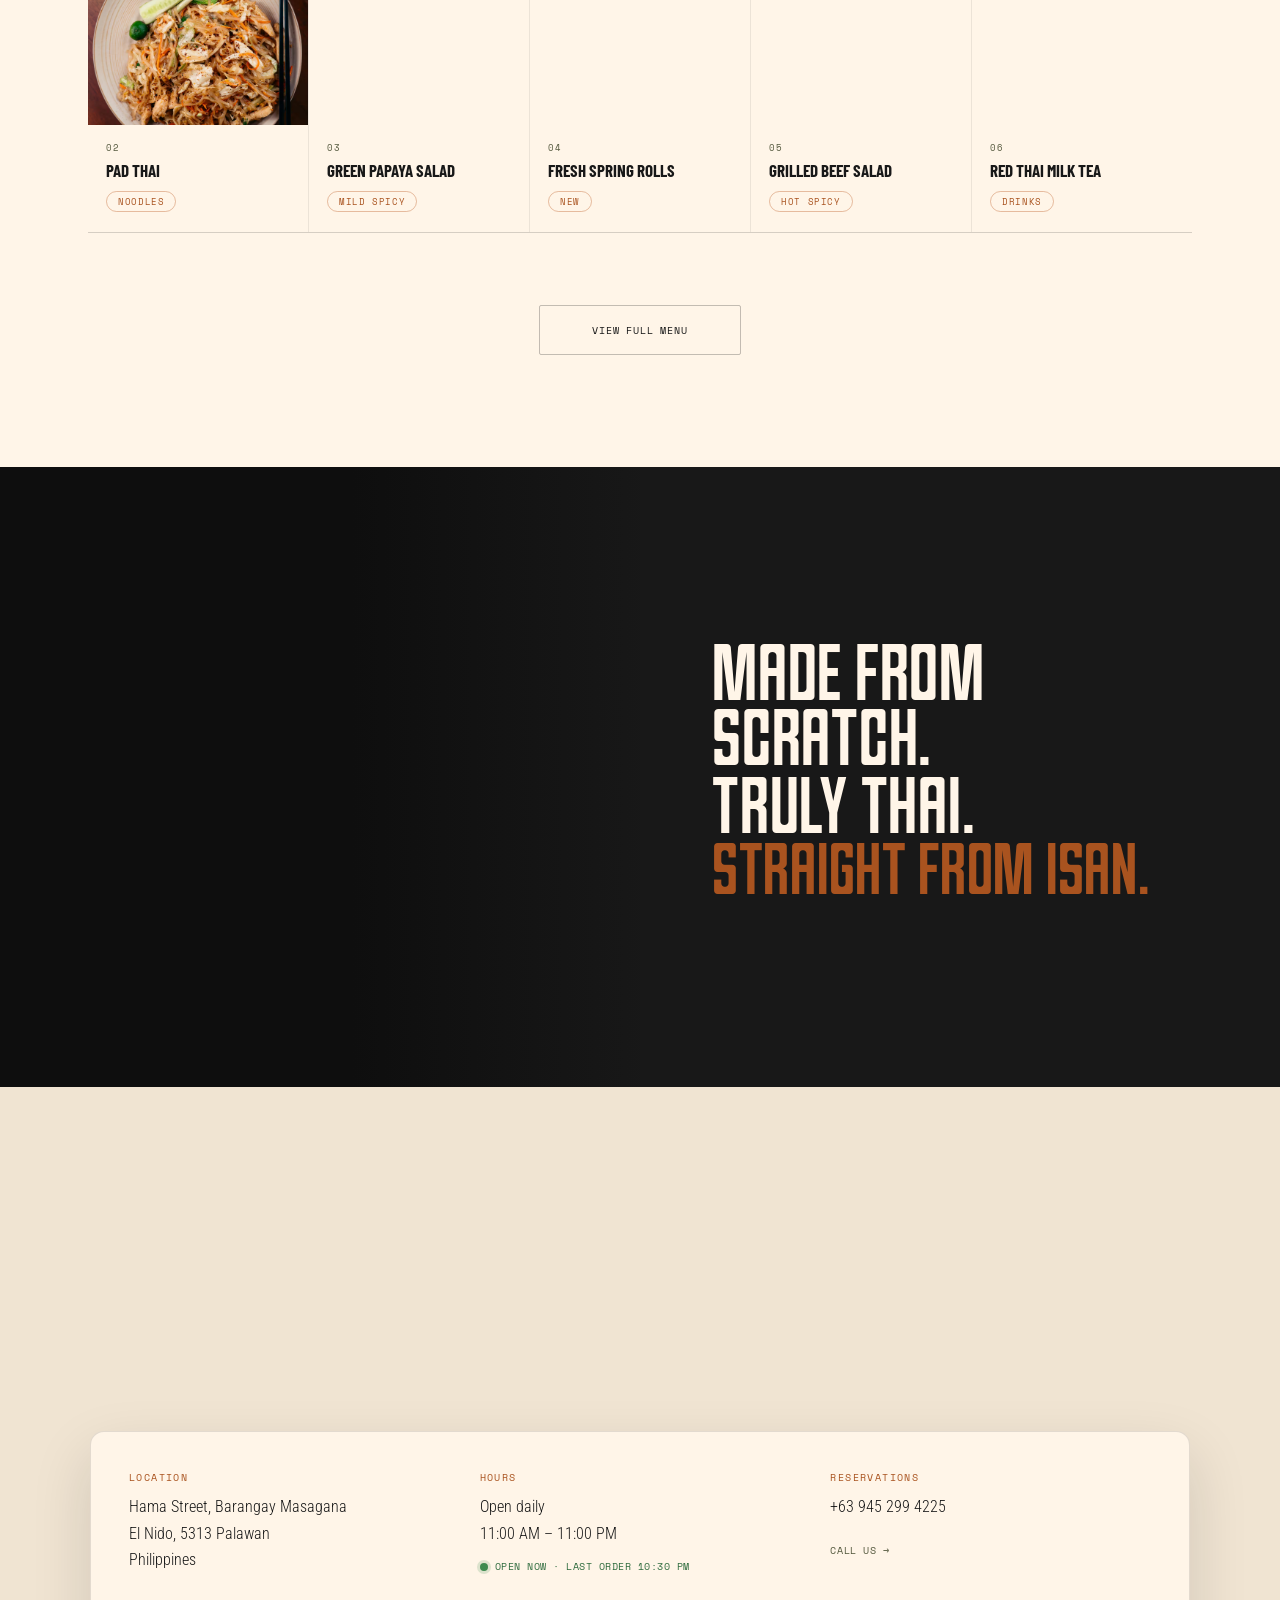
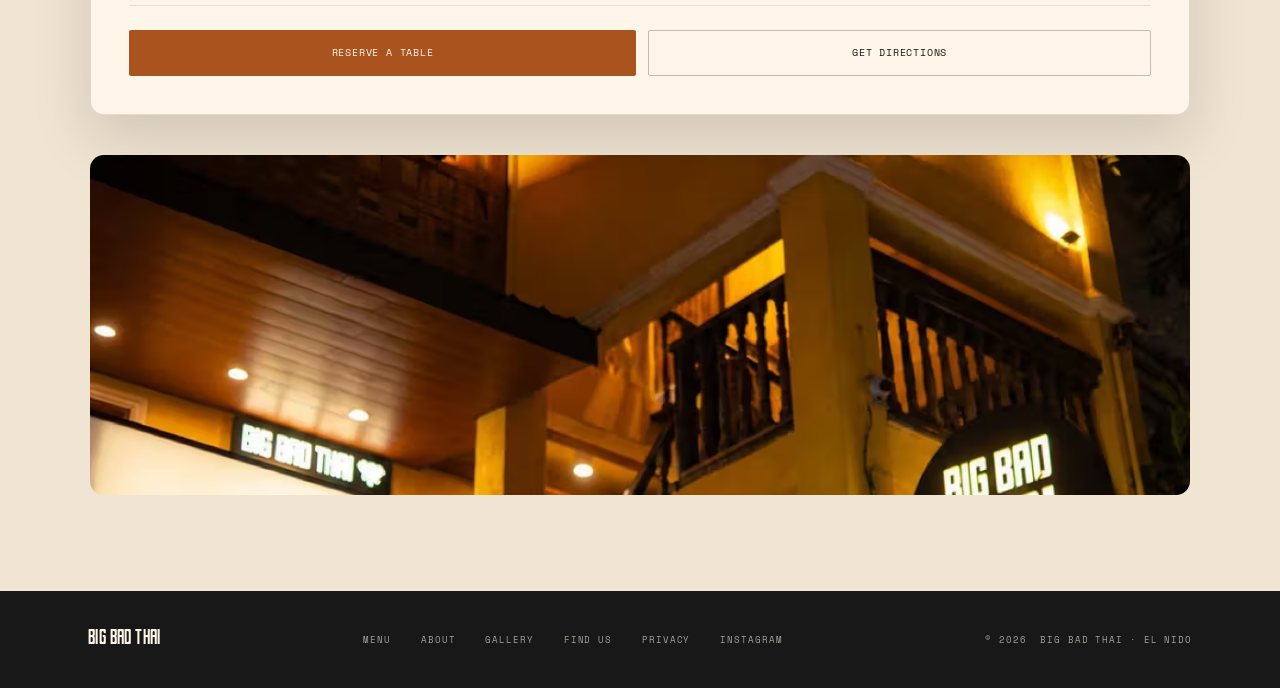
==== commit 8ab1fad6: "Open-now badge: four live states (open / closing-soon / closed / opening-soon), no repeated hours Co" ====
--- a/index.html
+++ b/index.html
@@ -849,7 +849,7 @@
 
 
 <script src="assets/content.js?v=b0cc8629" defer></script>
-<script src="assets/actionbar.js?v=b8961d76" defer></script>
+<script src="assets/actionbar.js?v=e6b5f8d7" defer></script>
 <script src="assets/track.js?v=0ddb177f" defer></script>
 
 <div id="dish-modal-home" aria-hidden="true">
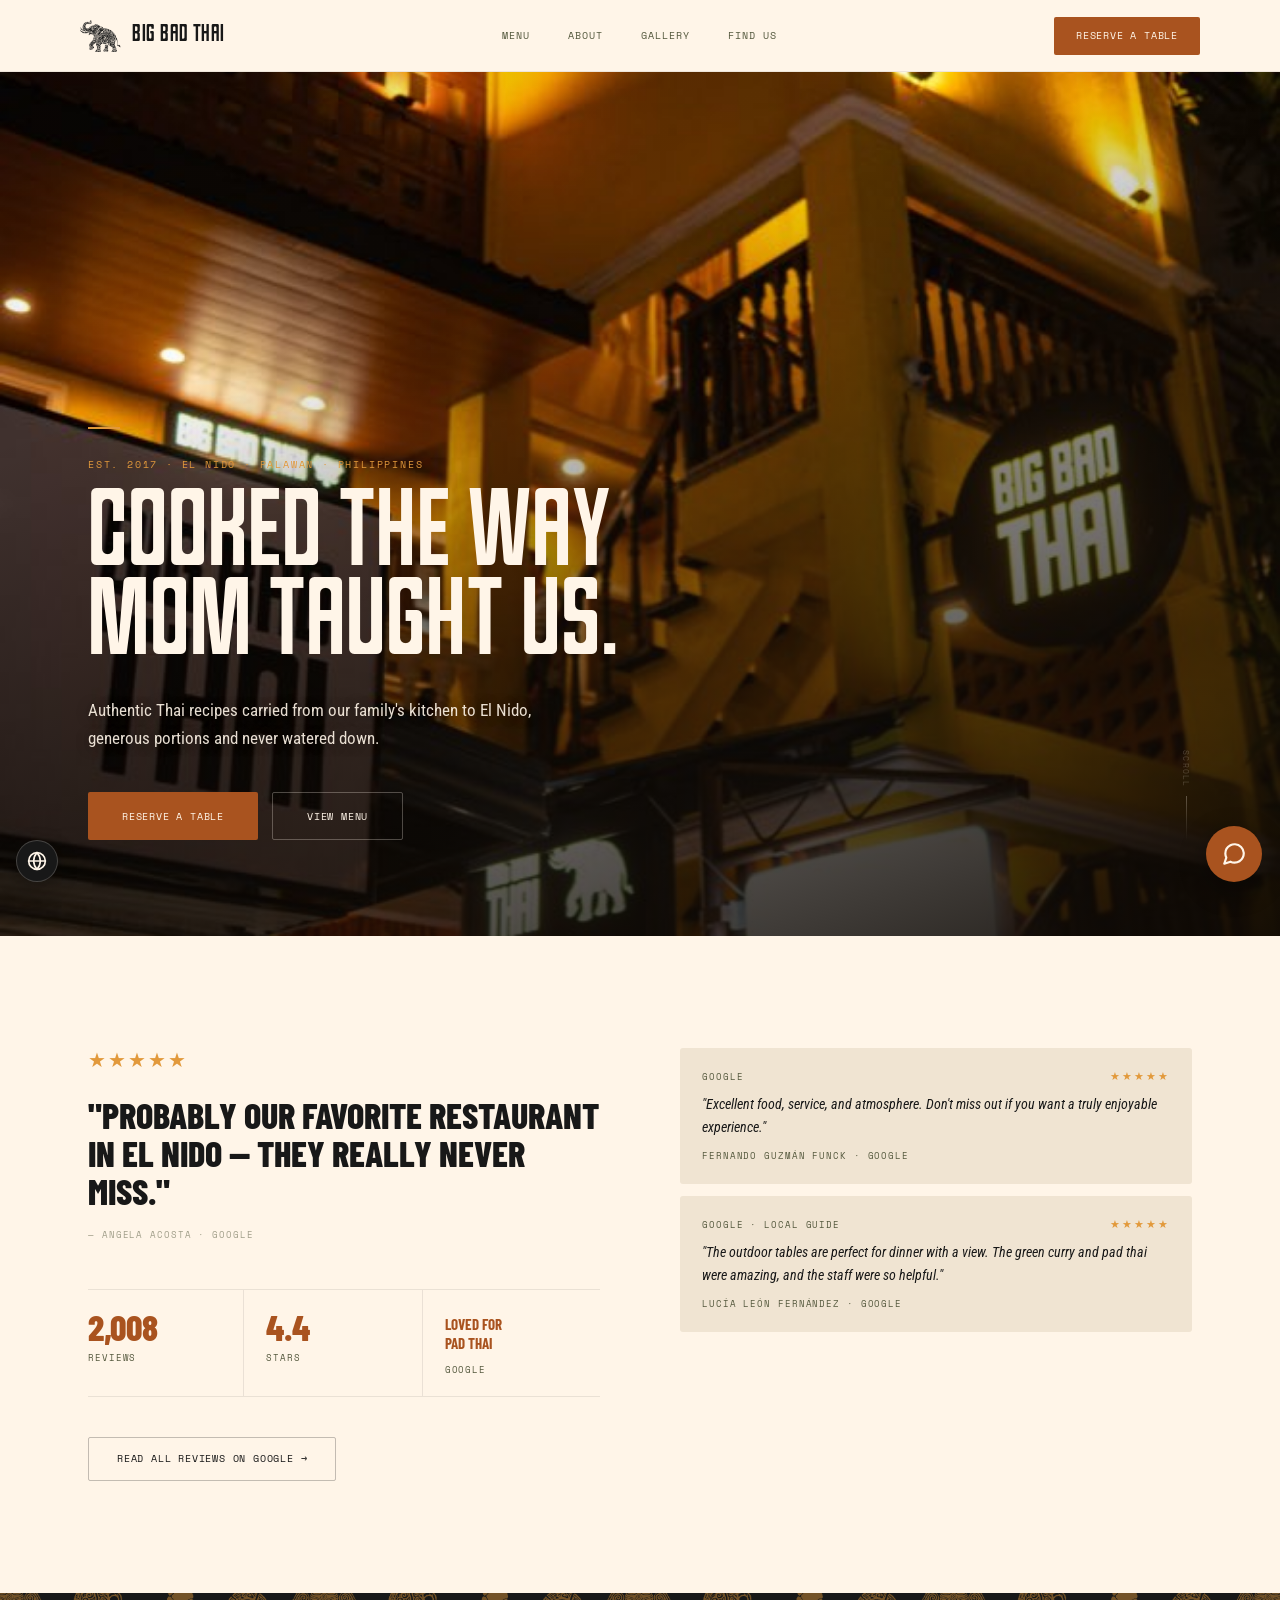
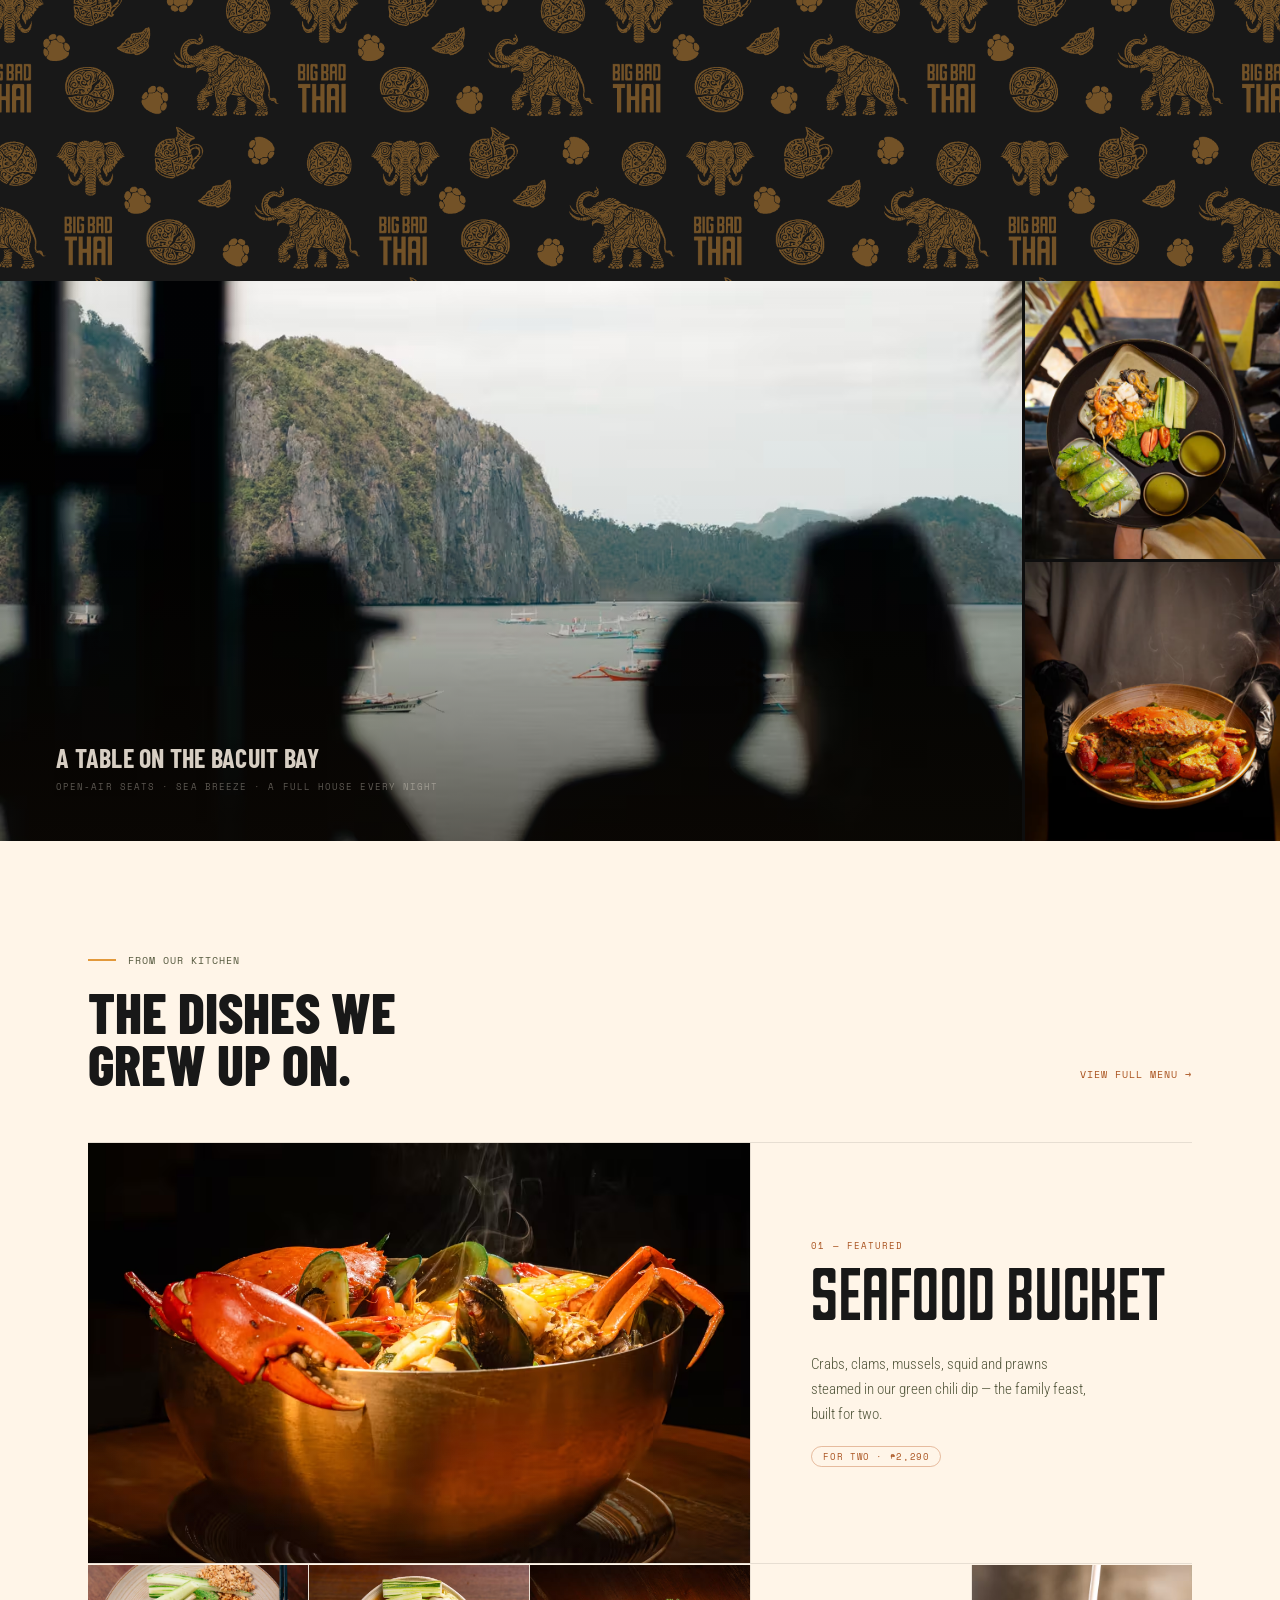
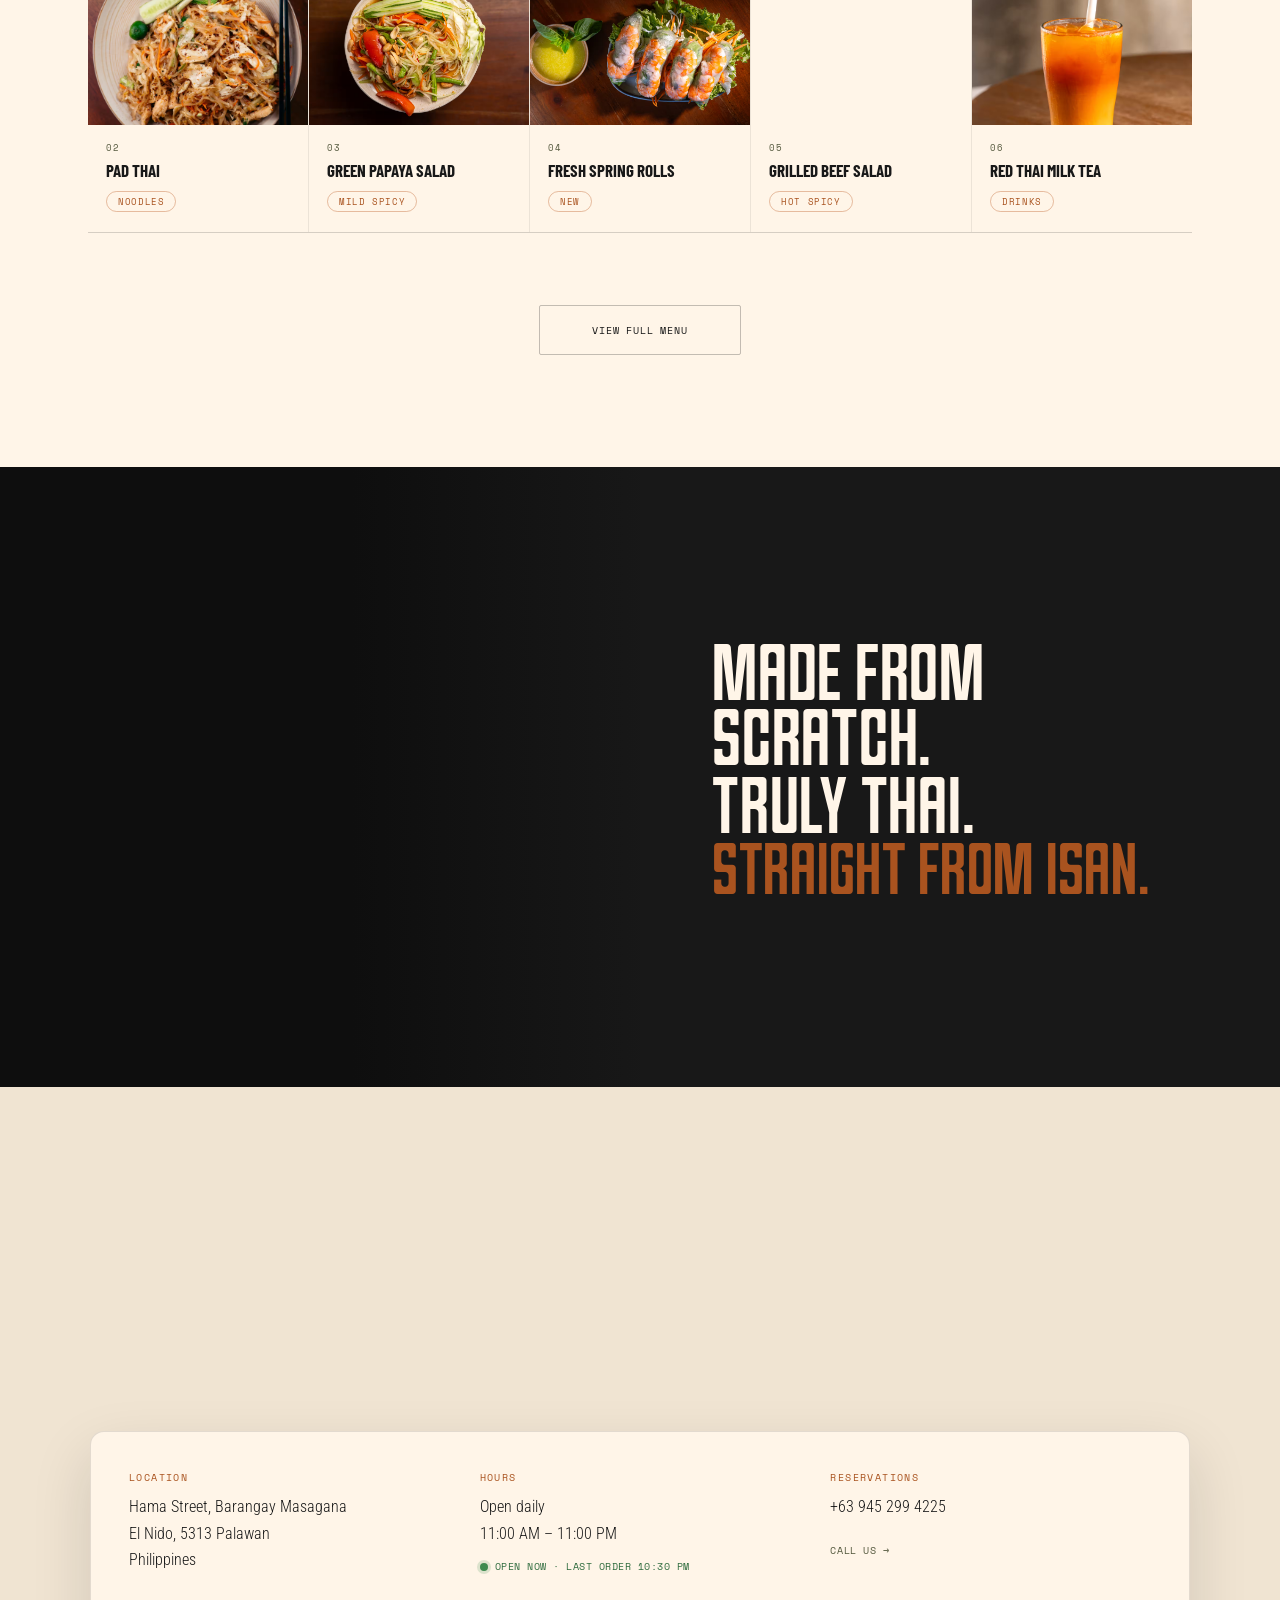
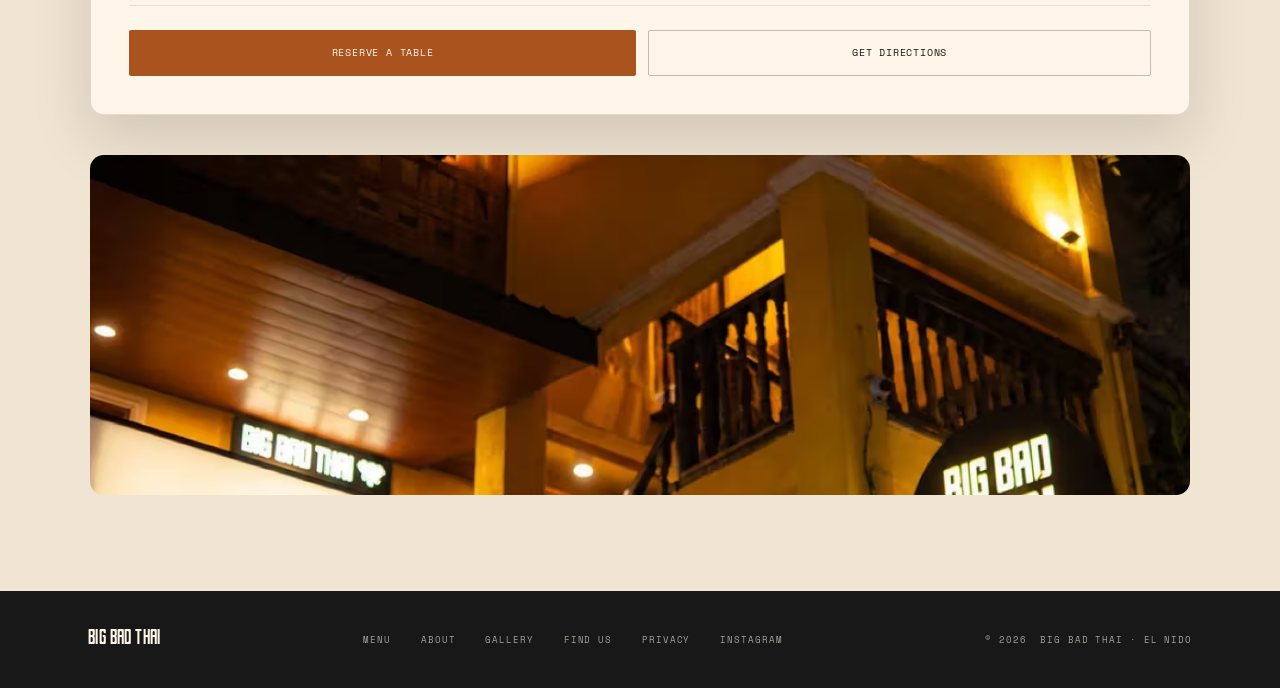
==== commit 6e2947f1: "Homepage social/meta: drop "authentic" from og/twitter titles + descriptions Co-Authored-By: Claude " ====
--- a/index.html
+++ b/index.html
@@ -3,22 +3,22 @@
 <head>
 <meta charset="UTF-8">
 <meta name="viewport" content="width=device-width, initial-scale=1.0">
-<title>Big Bad Thai — Authentic Thai Restaurant in El Nido, Palawan</title>
-<meta name="description" content="Bold, authentic Thai food from our family's kitchen — in the heart of El Nido, Palawan. Open daily 11am–11pm. Reserve a table.">
+<title>Big Bad Thai — Thai Restaurant in El Nido, Palawan</title>
+<meta name="description" content="Bold Thai food from our family's kitchen — in the heart of El Nido, Palawan. Open daily 11am–11pm. Reserve a table.">
 <meta name="theme-color" content="#181818">
-<meta property="og:title" content="Big Bad Thai — Authentic Thai in El Nido">
-<meta property="og:description" content="Cooked the way Mom taught us. Bold, authentic Thai on the El Nido bay.">
+<meta property="og:title" content="Big Bad Thai — Thai Food in El Nido">
+<meta property="og:description" content="Cooked the way Mom taught us. Bold Thai on the El Nido bay.">
 <meta property="og:type" content="website">
 <meta property="og:site_name" content="Big Bad Thai">
 <meta property="og:url" content="https://www.bigbadthai.com/">
 <meta property="og:image" content="https://www.bigbadthai.com/storefront-night.jpg">
 <meta name="twitter:card" content="summary_large_image">
-<meta name="twitter:title" content="Big Bad Thai — Authentic Thai in El Nido">
-<meta name="twitter:description" content="Cooked the way Mom taught us. Bold, authentic Thai on the El Nido bay.">
+<meta name="twitter:title" content="Big Bad Thai — Thai Food in El Nido">
+<meta name="twitter:description" content="Cooked the way Mom taught us. Bold Thai on the El Nido bay.">
 <meta name="twitter:image" content="https://www.bigbadthai.com/storefront-night.jpg">
 <link rel="canonical" href="https://www.bigbadthai.com/">
 <link rel="icon" type="image/png" href="favicon.png">
-<script type="application/ld+json">{"@context":"https://schema.org","@graph":[{"@type":"Restaurant","@id":"https://www.bigbadthai.com/#restaurant","name":"Big Bad Thai","url":"https://www.bigbadthai.com/","logo":"https://www.bigbadthai.com/icon-512.png","image":"https://www.bigbadthai.com/storefront-night.jpg","telephone":"+639452994225","email":"info.elnido@bigbadthai.com","priceRange":"₱₱","currenciesAccepted":"PHP","servesCuisine":["Thai","Isan Thai"],"acceptsReservations":true,"hasMenu":"https://www.bigbadthai.com/menu.html","address":{"@type":"PostalAddress","streetAddress":"Hama Street, Barangay Masagana","addressLocality":"El Nido","addressRegion":"Palawan","postalCode":"5313","addressCountry":"PH"},"geo":{"@type":"GeoCoordinates","latitude":11.1814103,"longitude":119.3910218},"hasMap":"https://www.google.com/maps/place/?q=place_id:ChIJj-thjxVVtjMRdmsUeV7mG_E","openingHoursSpecification":[{"@type":"OpeningHoursSpecification","dayOfWeek":["Monday","Tuesday","Wednesday","Thursday","Friday","Saturday","Sunday"],"opens":"11:00","closes":"23:00"}],"sameAs":["https://www.facebook.com/bigbadthai","https://www.instagram.com/bigbadthairestaurant","https://www.google.com/maps/place/?q=place_id:ChIJj-thjxVVtjMRdmsUeV7mG_E"],"potentialAction":{"@type":"ReserveAction","target":{"@type":"EntryPoint","urlTemplate":"https://m.me/bigbadthai"}}},{"@type":"WebSite","@id":"https://www.bigbadthai.com/#website","url":"https://www.bigbadthai.com/","name":"Big Bad Thai","publisher":{"@id":"https://www.bigbadthai.com/#restaurant"}},{"@type":"WebPage","@id":"https://www.bigbadthai.com/#webpage","url":"https://www.bigbadthai.com/","name":"Big Bad Thai — Authentic Thai Restaurant in El Nido, Palawan","isPartOf":{"@id":"https://www.bigbadthai.com/#website"},"about":{"@id":"https://www.bigbadthai.com/#restaurant"}}]}</script>
+<script type="application/ld+json">{"@context":"https://schema.org","@graph":[{"@type":"Restaurant","@id":"https://www.bigbadthai.com/#restaurant","name":"Big Bad Thai","url":"https://www.bigbadthai.com/","logo":"https://www.bigbadthai.com/icon-512.png","image":"https://www.bigbadthai.com/storefront-night.jpg","telephone":"+639452994225","email":"info.elnido@bigbadthai.com","priceRange":"₱₱","currenciesAccepted":"PHP","servesCuisine":["Thai","Isan Thai"],"acceptsReservations":true,"hasMenu":"https://www.bigbadthai.com/menu.html","address":{"@type":"PostalAddress","streetAddress":"Hama Street, Barangay Masagana","addressLocality":"El Nido","addressRegion":"Palawan","postalCode":"5313","addressCountry":"PH"},"geo":{"@type":"GeoCoordinates","latitude":11.1814103,"longitude":119.3910218},"hasMap":"https://www.google.com/maps/place/?q=place_id:ChIJj-thjxVVtjMRdmsUeV7mG_E","openingHoursSpecification":[{"@type":"OpeningHoursSpecification","dayOfWeek":["Monday","Tuesday","Wednesday","Thursday","Friday","Saturday","Sunday"],"opens":"11:00","closes":"23:00"}],"sameAs":["https://www.facebook.com/bigbadthai","https://www.instagram.com/bigbadthairestaurant","https://www.google.com/maps/place/?q=place_id:ChIJj-thjxVVtjMRdmsUeV7mG_E"],"potentialAction":{"@type":"ReserveAction","target":{"@type":"EntryPoint","urlTemplate":"https://m.me/bigbadthai"}}},{"@type":"WebSite","@id":"https://www.bigbadthai.com/#website","url":"https://www.bigbadthai.com/","name":"Big Bad Thai","publisher":{"@id":"https://www.bigbadthai.com/#restaurant"}},{"@type":"WebPage","@id":"https://www.bigbadthai.com/#webpage","url":"https://www.bigbadthai.com/","name":"Big Bad Thai — Thai Restaurant in El Nido, Palawan","isPartOf":{"@id":"https://www.bigbadthai.com/#website"},"about":{"@id":"https://www.bigbadthai.com/#restaurant"}}]}</script>
 
 <link rel="preconnect" href="https://fonts.googleapis.com">
 <link rel="preconnect" href="https://fonts.gstatic.com" crossorigin>
